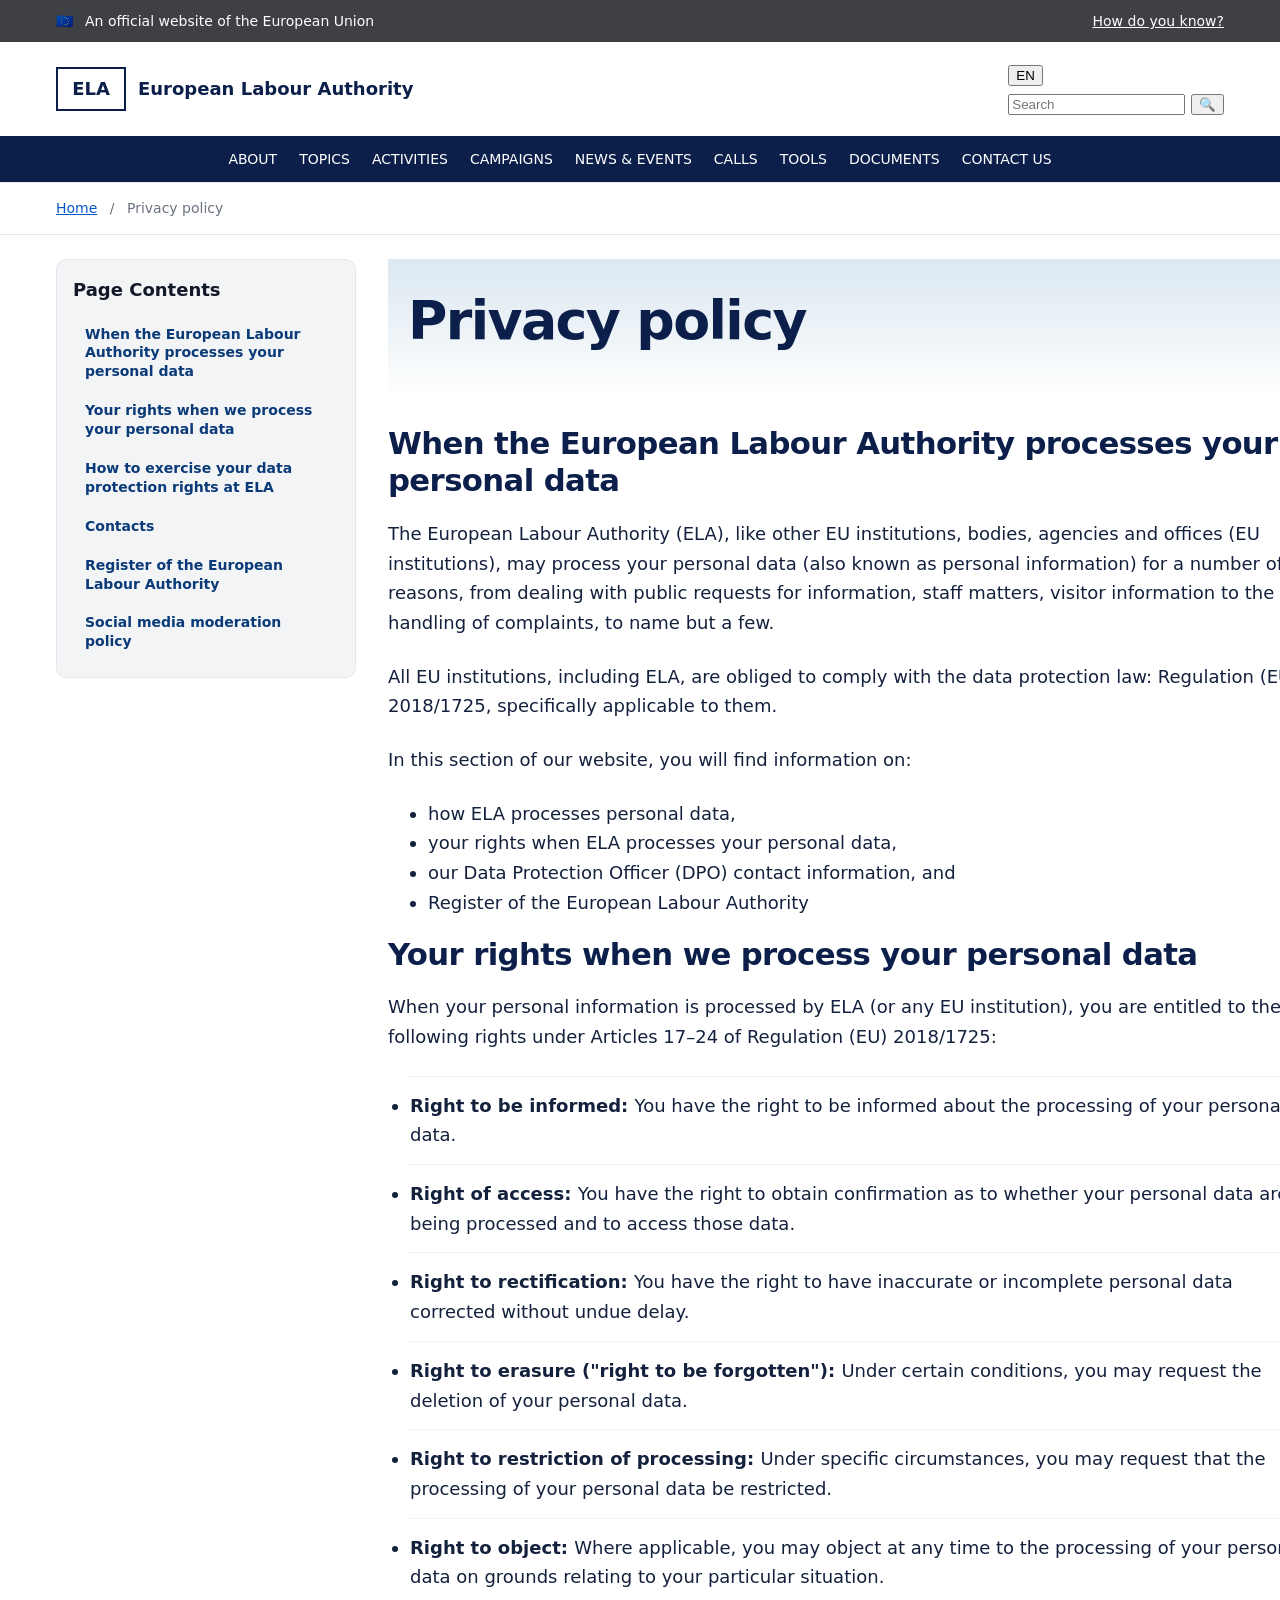
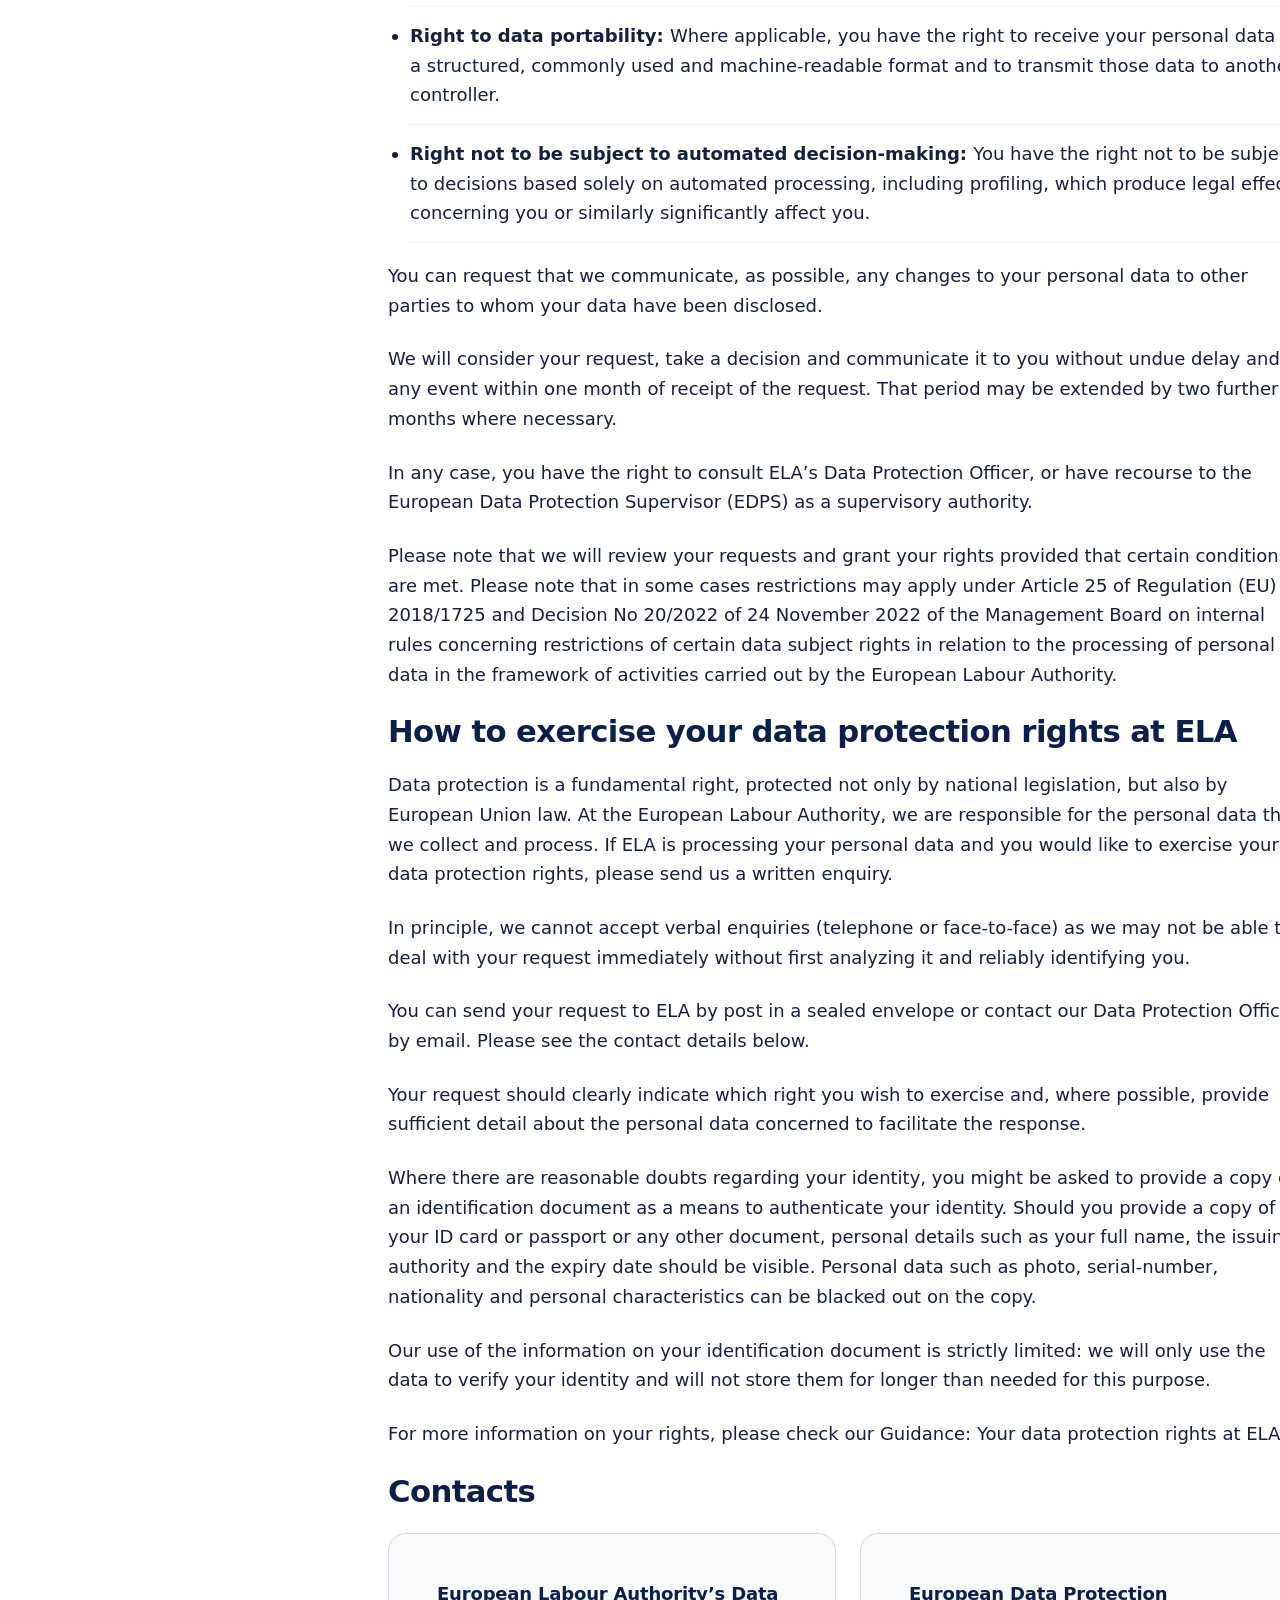
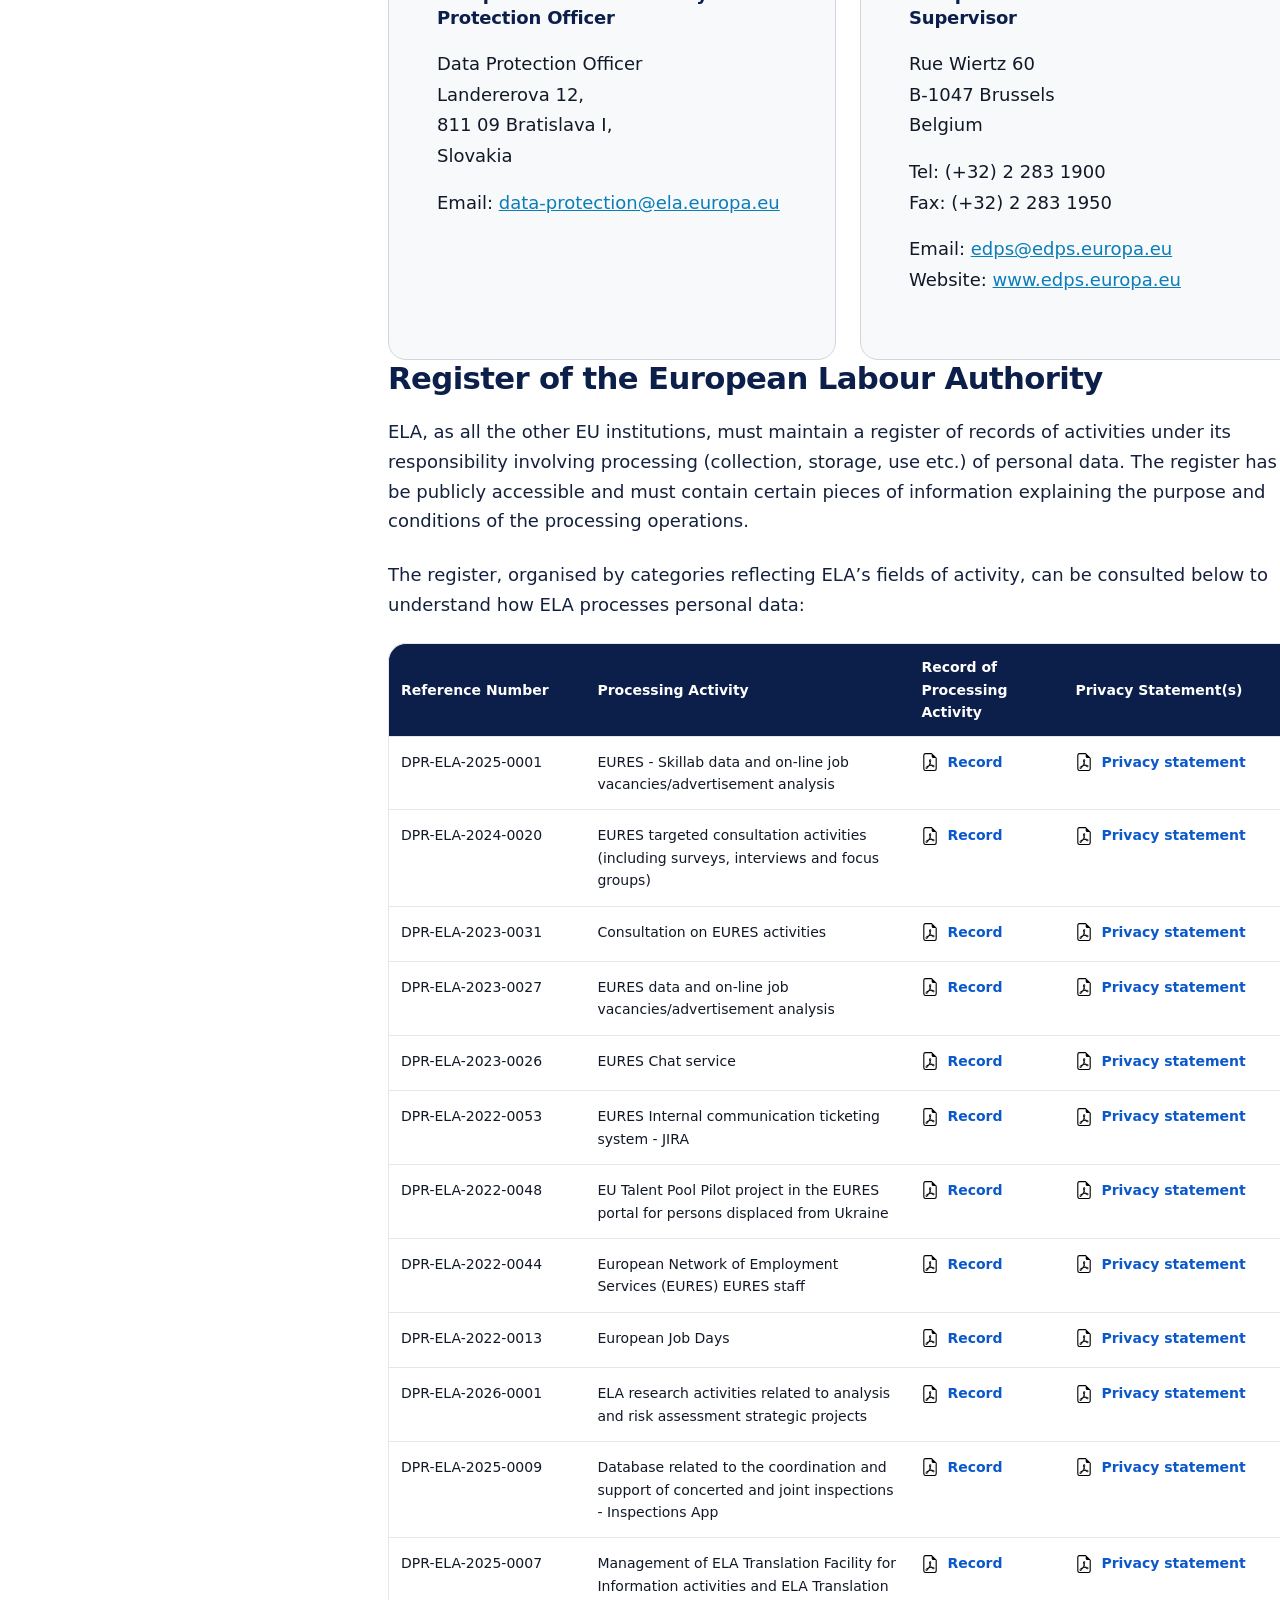
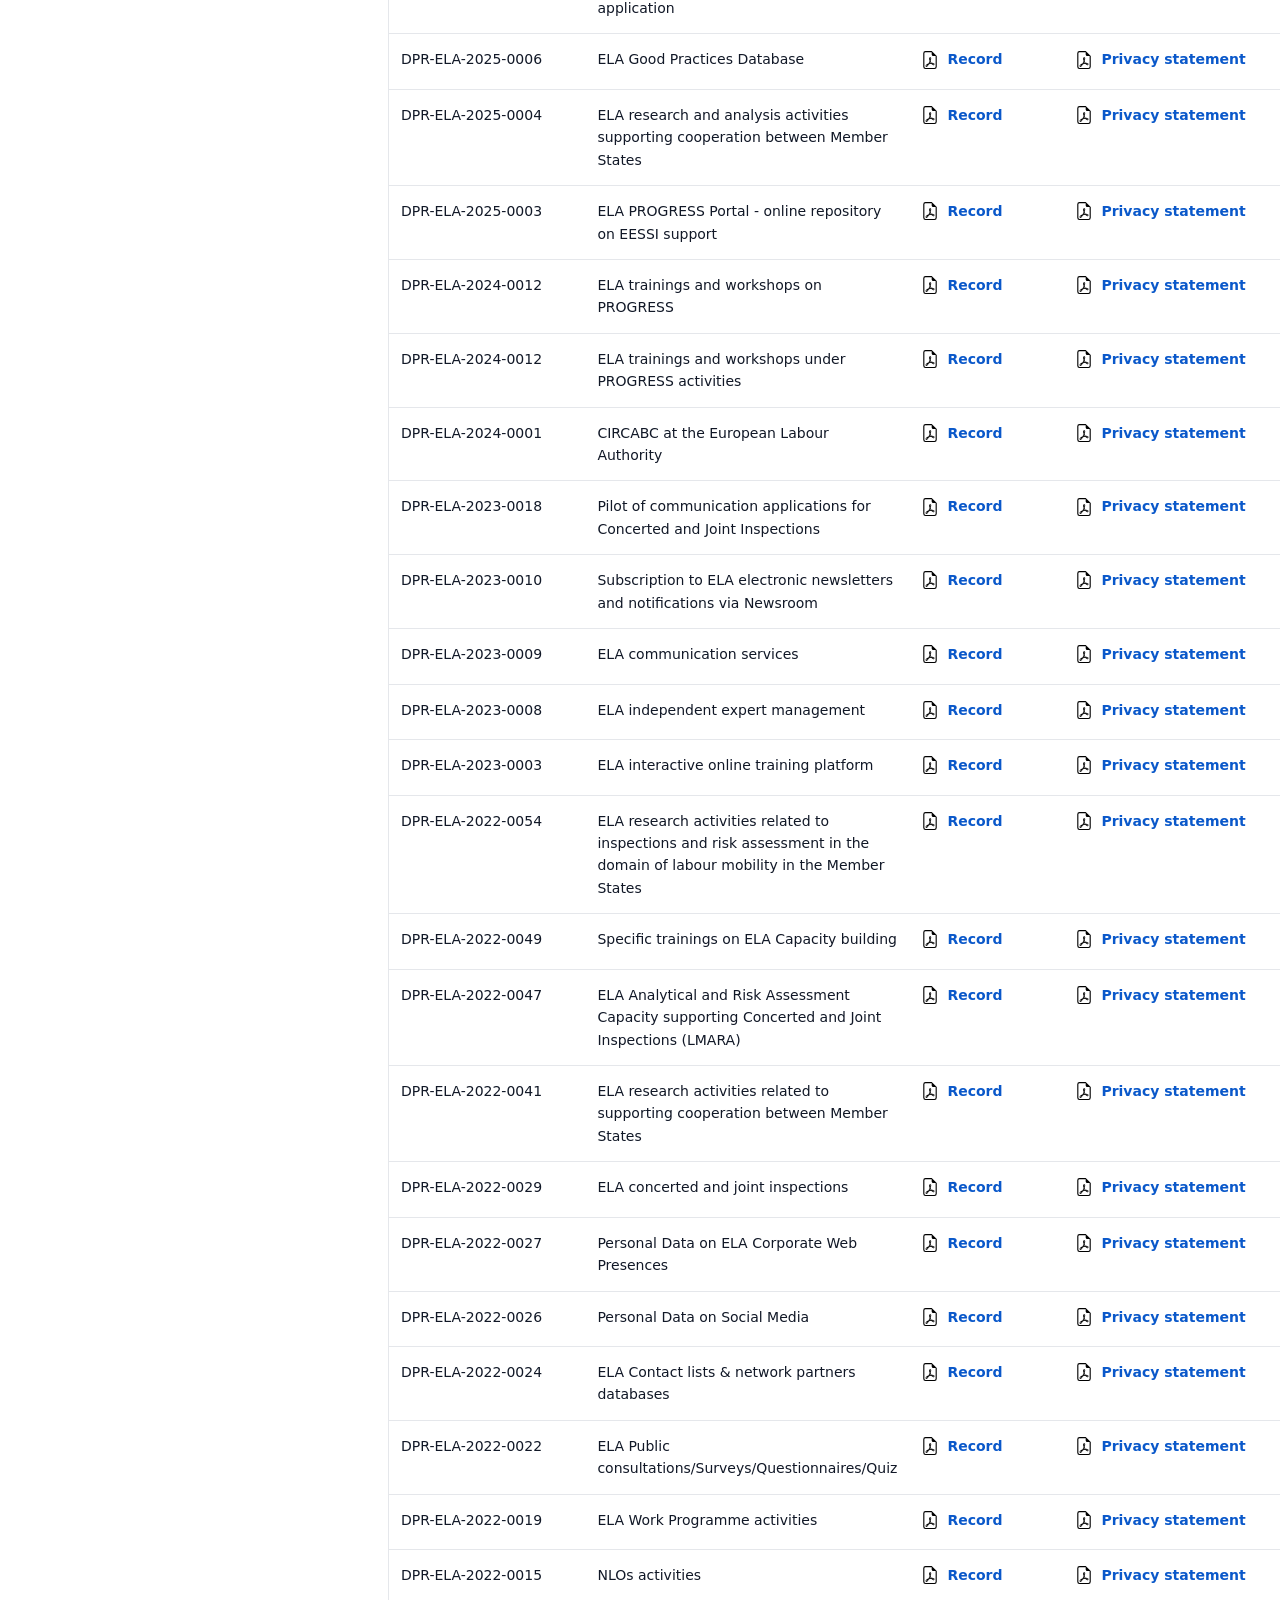
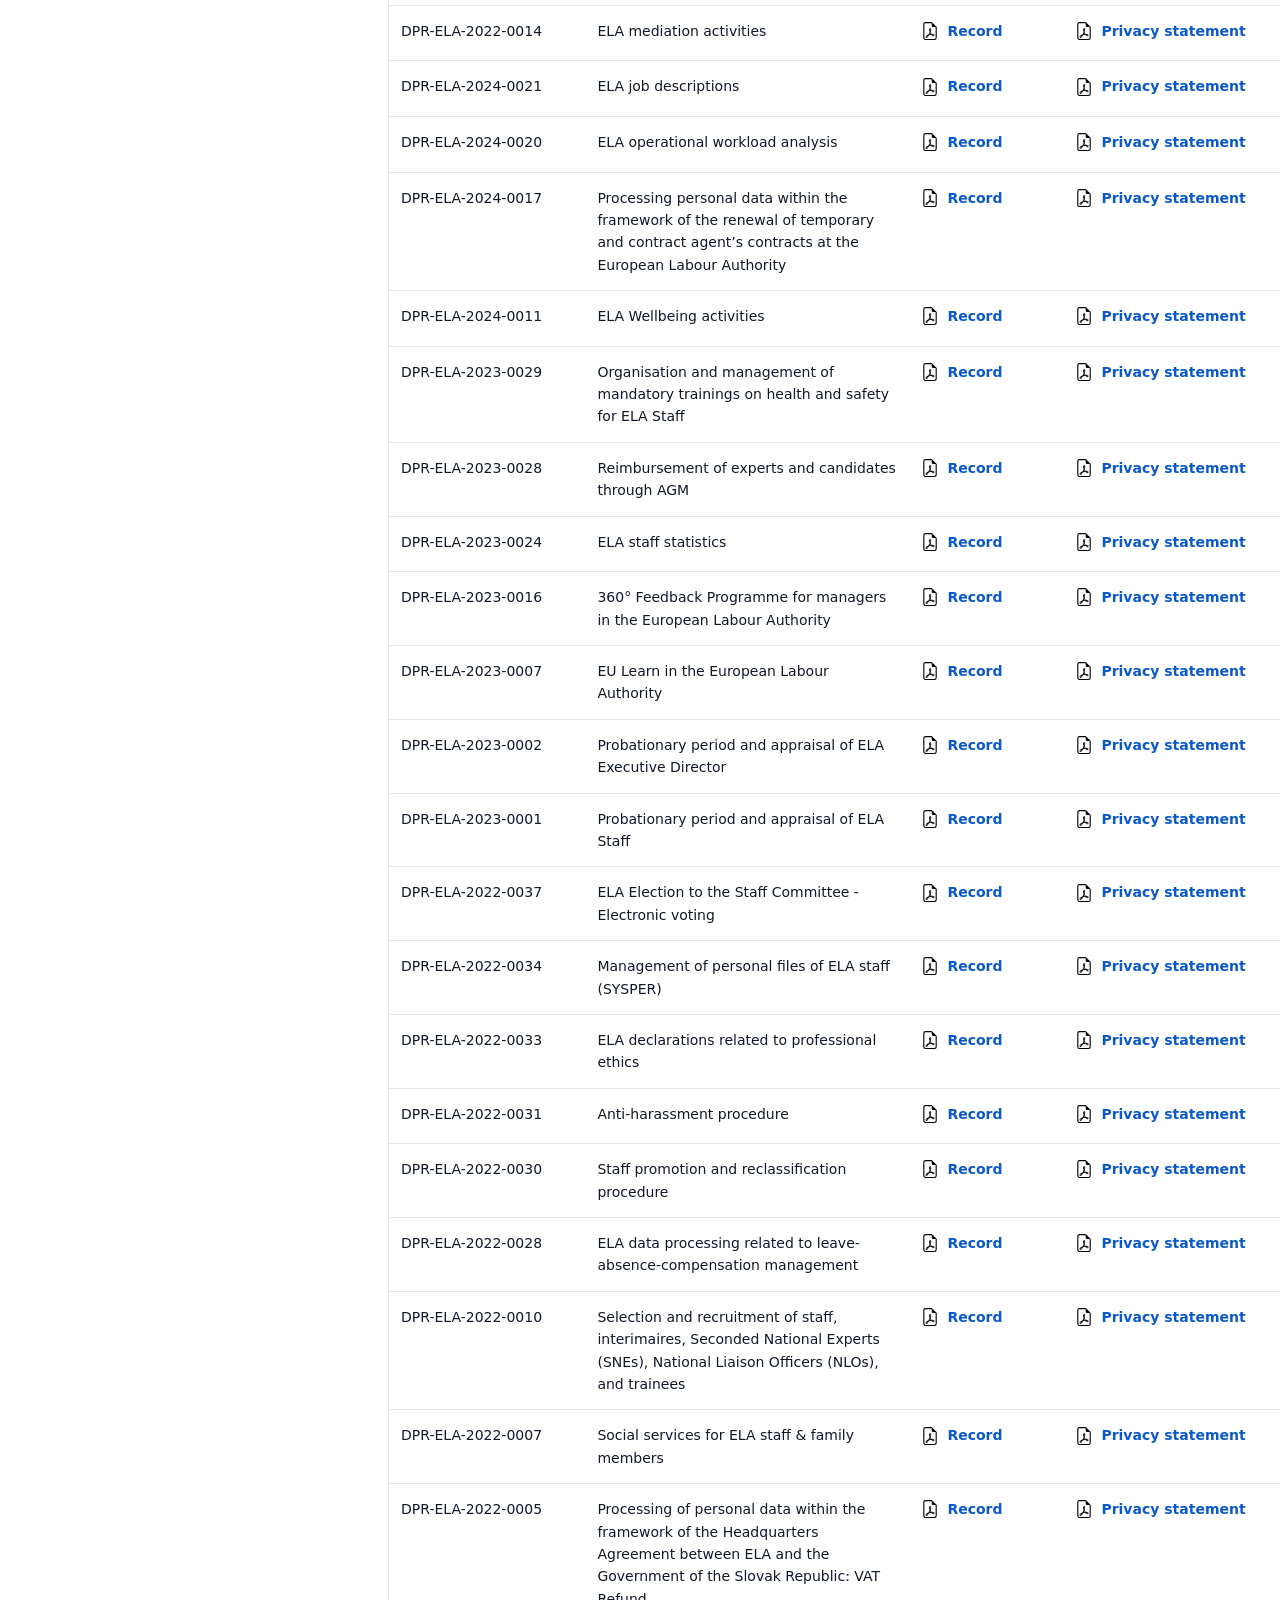
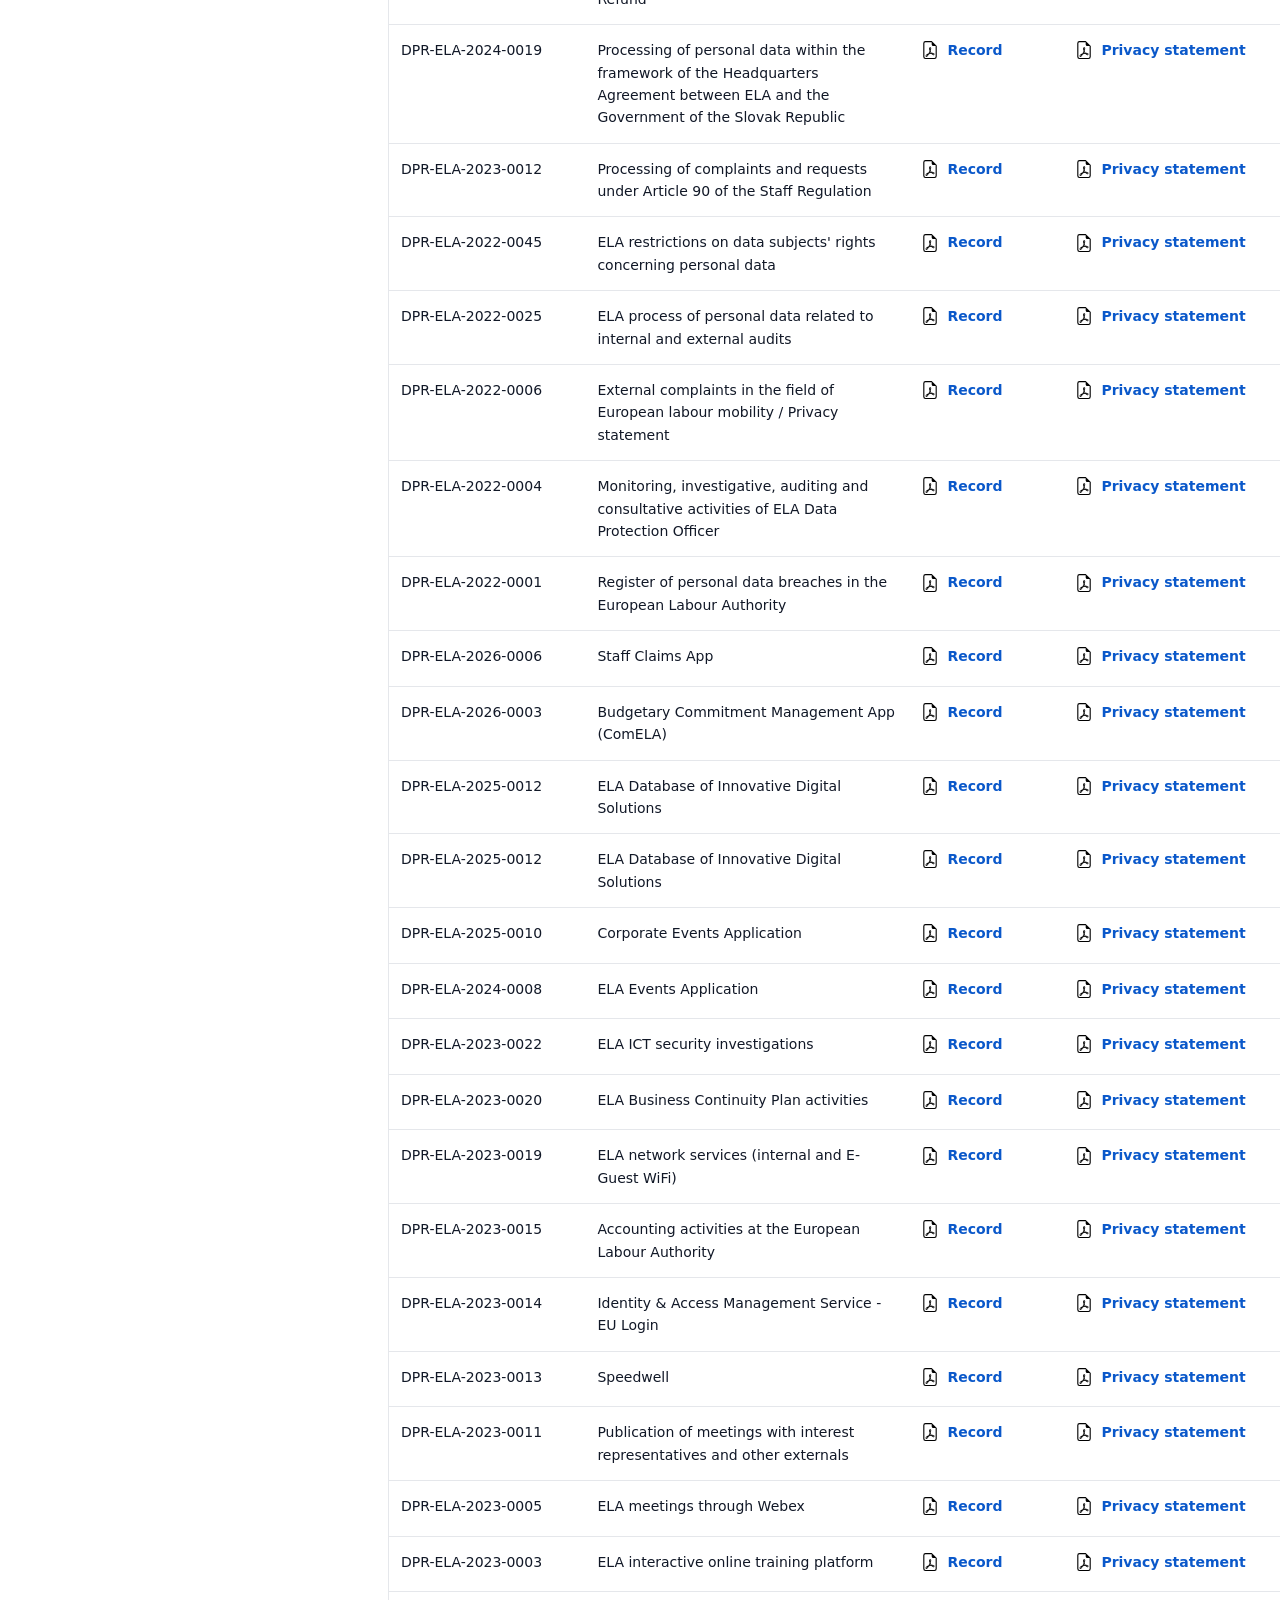
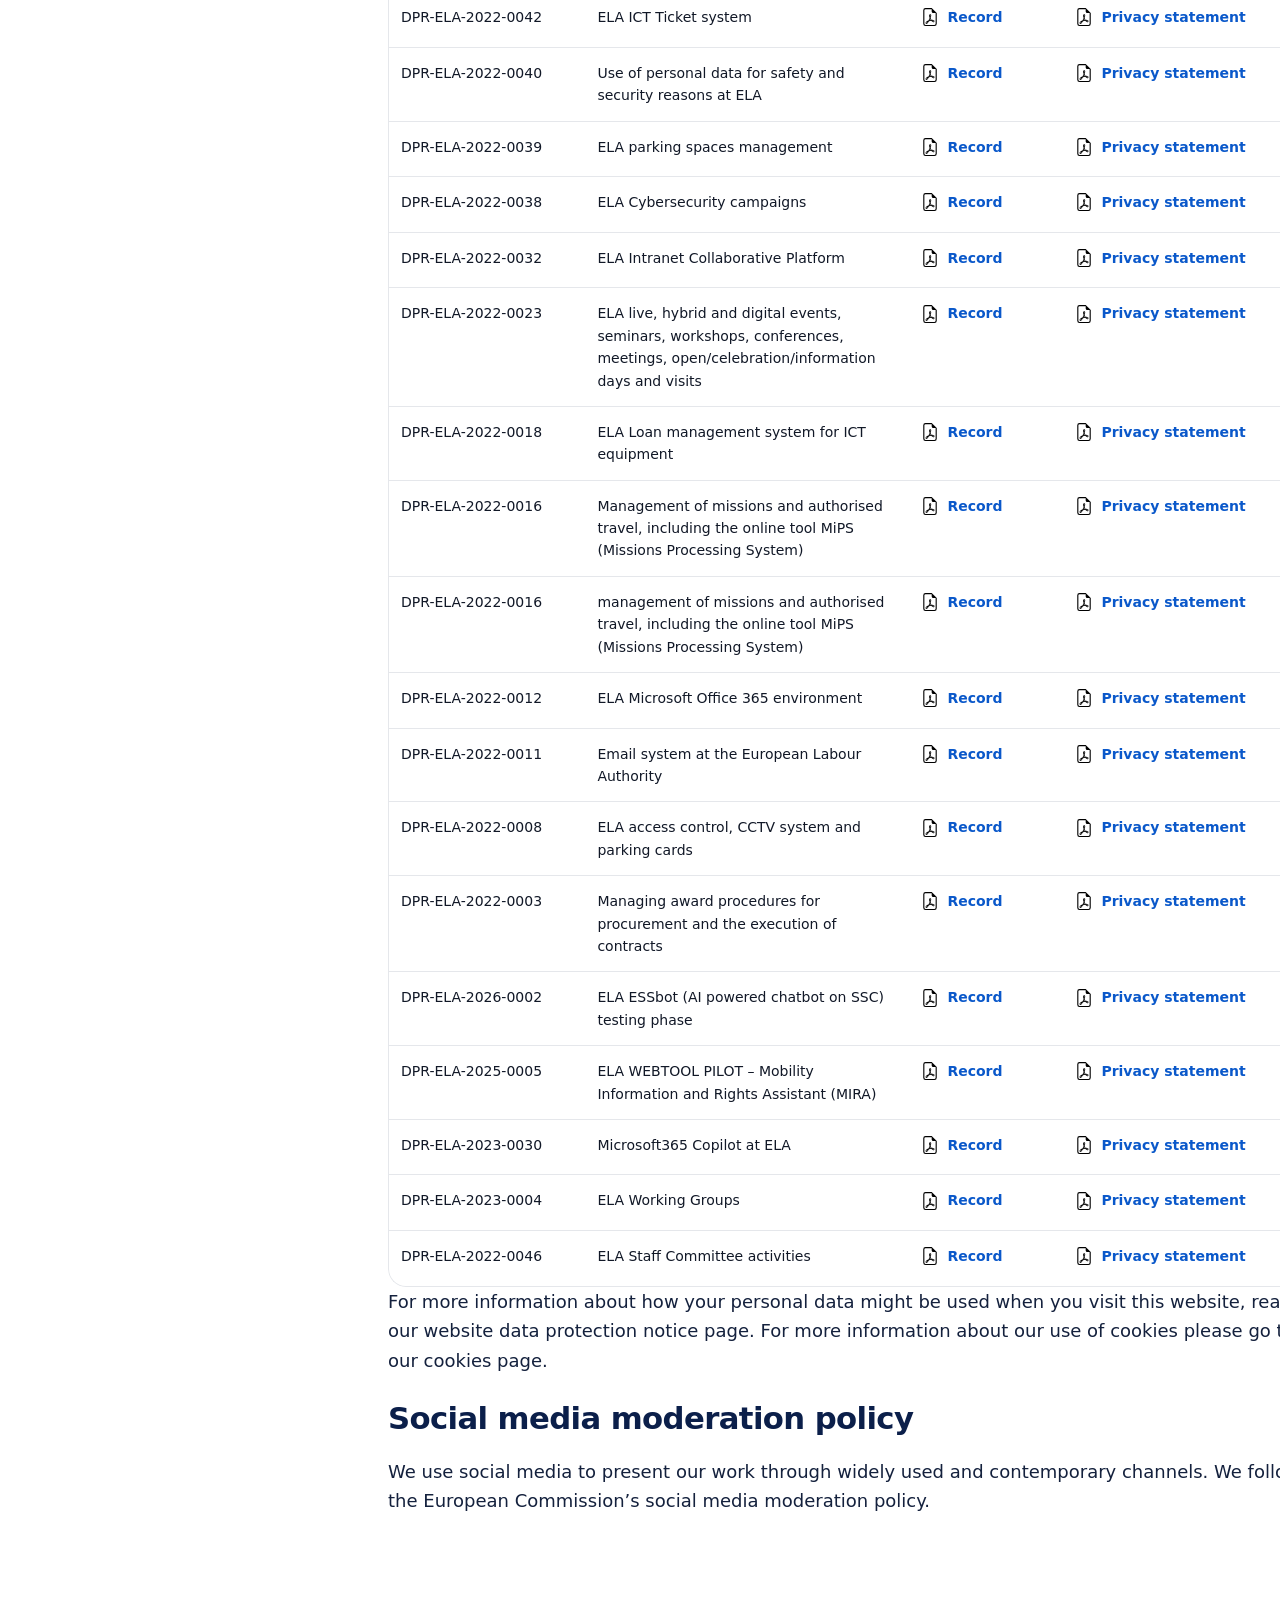
==== index.html @ 7ff06a87 "Update index.html" ====
<!DOCTYPE html>
<html lang="en">
<head>
  <meta charset="UTF-8" />
  <meta name="viewport" content="width=device-width, initial-scale=1"/>
  <title>Privacy policy | European Labour Authority</title>

  <link rel="stylesheet" href="style.css" />


  <link rel="stylesheet" href="https://cdn.datatables.net/2.1.8/css/dataTables.dataTables.min.css">
  <link rel="stylesheet" href="https://cdn.datatables.net/rowgroup/1.5.1/css/rowGroup.dataTables.min.css">
</head>

<body>

  <div class="eu-bar">
    <div class="eu-bar__inner">
      <span class="eu-flag" aria-hidden="true">🇪🇺</span>
      <span>An official website of the European Union</span>
      <a class="eu-bar__link" href="#" aria-label="How do you know?">How do you know?</a>
    </div>
  </div>

  <header class="site-header">
    <div class="header-inner">
      <div class="brand">
        <div class="logo-box" aria-hidden="true">ELA</div>
        <div class="brand-text">
          <div class="brand-title">European Labour Authority</div>
        </div>
      </div>

      <div class="header-actions">
        <button class="lang-btn" type="button" aria-label="Language">EN</button>
        <form class="search" role="search">
          <input type="search" placeholder="Search" aria-label="Search"/>
          <button type="submit" aria-label="Search">🔍</button>
        </form>
      </div>
    </div>

    <nav class="main-nav" aria-label="Primary">
      <a href="#">ABOUT</a>
      <a href="#">TOPICS</a>
      <a href="#">ACTIVITIES</a>
      <a href="#">CAMPAIGNS</a>
      <a href="#">NEWS & EVENTS</a>
      <a href="#">CALLS</a>
      <a href="#">TOOLS</a>
      <a href="#">DOCUMENTS</a>
      <a href="#">CONTACT US</a>
    </nav>
  </header>

  <div class="breadcrumbs">
    <div class="breadcrumbs-inner">
      <a href="#">Home</a>
      <span class="sep">/</span>
      <span>Privacy policy</span>
    </div>
  </div>

  <div class="page">
    <div class="page-inner">

      <aside class="toc" aria-label="Page contents">
        <div class="toc-card">
          <div class="toc-title">Page Contents</div>
          <ul class="toc-list">
            <li><a href="#s1">When the European Labour Authority processes your personal data</a></li>
            <li><a href="#s2">Your rights when we process your personal data</a></li>
            <li><a href="#s3">How to exercise your data protection rights at ELA</a></li>
            <li><a href="#s4">Contacts</a></li>
            <li><a href="#s5">Register of the European Labour Authority</a></li>
            <li><a href="#s7">Social media moderation policy</a></li>
          </ul>
        </div>
      </aside>

      <div class="main">
  <section class="page-hero">
    <h1 class="page-title">Privacy policy</h1>
  </section>

        <section id="s1" class="section">
          <h2 class="section-title">When the European Labour Authority processes your personal data</h2>

          <p>The European Labour Authority (ELA), like other EU institutions, bodies, agencies and offices (EU institutions), may process your personal data (also known as personal information) for a number of reasons, from dealing with public requests for information, staff matters, visitor information to the handling of complaints, to name but a few.</p>

          <p>All EU institutions, including ELA, are obliged to comply with the data protection law: Regulation (EU) 2018/1725, specifically applicable to them.</p>

          <p>In this section of our website, you will find information on:</p>

          <ul>
            <li>how ELA processes personal data,</li>
            <li>your rights when ELA processes your personal data,</li>
            <li>our Data Protection Officer (DPO) contact information, and</li>
            <li>Register of the European Labour Authority</li>
          </ul>
        </section>

        <section id="s2" class="section">
          <h2 class="section-title">Your rights when we process your personal data</h2>

          <p>When your personal information is processed by ELA (or any EU institution), you are entitled to the following rights under Articles 17–24 of Regulation (EU) 2018/1725:</p>

          <ul class="rights-list">
            <li class="rights-item">
              <span class="right-title">Right to be informed</span><span class="right-sep">: </span>
              <span class="right-desc">You have the right to be informed about the processing of your personal data.</span>
            </li>
            <li class="rights-item">
              <span class="right-title">Right of access</span><span class="right-sep">: </span>
              <span class="right-desc">You have the right to obtain confirmation as to whether your personal data are being processed and to access those data.</span>
            </li>
            <li class="rights-item">
              <span class="right-title">Right to rectification</span><span class="right-sep">: </span>
              <span class="right-desc">You have the right to have inaccurate or incomplete personal data corrected without undue delay.</span>
            </li>
            <li class="rights-item">
              <span class="right-title">Right to erasure ("right to be forgotten")</span><span class="right-sep">: </span>
              <span class="right-desc">Under certain conditions, you may request the deletion of your personal data.</span>
            </li>
            <li class="rights-item">
              <span class="right-title">Right to restriction of processing</span><span class="right-sep">: </span>
              <span class="right-desc">Under specific circumstances, you may request that the processing of your personal data be restricted.</span>
            </li>
            <li class="rights-item">
              <span class="right-title">Right to object</span><span class="right-sep">: </span>
              <span class="right-desc">Where applicable, you may object at any time to the processing of your personal data on grounds relating to your particular situation.</span>
            </li>
            <li class="rights-item">
              <span class="right-title">Right to data portability</span><span class="right-sep">: </span>
              <span class="right-desc">Where applicable, you have the right to receive your personal data in a structured, commonly used and machine-readable format and to transmit those data to another controller.</span>
            </li>
            <li class="rights-item">
              <span class="right-title">Right not to be subject to automated decision-making</span><span class="right-sep">: </span>
              <span class="right-desc">You have the right not to be subject to decisions based solely on automated processing, including profiling, which produce legal effects concerning you or similarly significantly affect you.</span>
            </li>
          </ul>

          <p>You can request that we communicate, as possible, any changes to your personal data to other parties to whom your data have been disclosed.</p>
          <p>We will consider your request, take a decision and communicate it to you without undue delay and in any event within one month of receipt of the request. That period may be extended by two further months where necessary.</p>
          <p>In any case, you have the right to consult ELA’s Data Protection Officer, or have recourse to the European Data Protection Supervisor (EDPS) as a supervisory authority.</p>
          <p>Please note that we will review your requests and grant your rights provided that certain conditions are met. Please note that in some cases restrictions may apply under Article 25 of Regulation (EU) 2018/1725 and Decision No 20/2022 of 24 November 2022 of the Management Board on internal rules concerning restrictions of certain data subject rights in relation to the processing of personal data in the framework of activities carried out by the European Labour Authority.</p>
        </section>

        <section id="s3" class="section">
          <h2 class="section-title">How to exercise your data protection rights at ELA</h2>

          <p>Data protection is a fundamental right, protected not only by national legislation, but also by European Union law. At the European Labour Authority, we are responsible for the personal data that we collect and process. If ELA is processing your personal data and you would like to exercise your data protection rights, please send us a written enquiry.</p>

<p>In principle, we cannot accept verbal enquiries (telephone or face-to-face) as we may not be able to deal with your request immediately without first analyzing it and reliably identifying you.</p>

<p>You can send your request to ELA by post in a sealed envelope or contact our Data Protection Officer by email. Please see the contact details below.</p>

<p>Your request should clearly indicate which right you wish to exercise and, where possible, provide sufficient detail about the personal data concerned to facilitate the response.</p>

<p>Where there are reasonable doubts regarding your identity, you might be asked to provide a copy of an identification document as a means to authenticate your identity. Should you provide a copy of your ID card or passport or any other document, personal details such as your full name, the issuing authority and the expiry date should be visible. Personal data such as photo, serial-number, nationality and personal characteristics can be blacked out on the copy.</p>

<p>Our use of the information on your identification document is strictly limited: we will only use the data to verify your identity and will not store them for longer than needed for this purpose.</p>

<p>For more information on your rights, please check our Guidance: Your data protection rights at ELA.</p>
        </section>

        <section id="s4" class="section">
  <h2 class="section-title">Contacts</h2>

  <div class="contacts-grid">
    <div class="contact-card">
      <h3>European Labour Authority’s Data Protection Officer</h3>
      <p>
        Data Protection Officer<br>
        Landererova 12,<br>
        811 09 Bratislava I,<br>
        Slovakia
      </p>
      <p>
        Email:
        <a href="mailto:data-protection@ela.europa.eu">data-protection@ela.europa.eu</a>
      </p>
    </div>

    <div class="contact-card">
      <h3>European Data Protection Supervisor</h3>
      <p>
        Rue Wiertz 60<br>
        B-1047 Brussels<br>
        Belgium
      </p>
      <p>
        Tel: (+32) 2 283 1900<br>
        Fax: (+32) 2 283 1950
      </p>
      <p>
        Email:
        <a href="mailto:edps@edps.europa.eu">edps@edps.europa.eu</a><br>
        Website:
        <a href="https://www.edps.europa.eu" target="_blank" rel="noopener">www.edps.europa.eu</a>
      </p>
    </div>
  </div>
</section>

<section id="s5" class="section">
  <h2 class="section-title">Register of the European Labour Authority</h2>

  <p>ELA, as all the other EU institutions, must maintain a register of records of activities under its responsibility involving processing (collection, storage, use etc.) of personal data. The register has to be publicly accessible and must contain certain pieces of information explaining the purpose and conditions of the processing operations.</p>

  <p>The register, organised by categories reflecting ELA’s fields of activity, can be consulted below to understand how ELA processes personal data:</p>

  <div class="table-wrap">
    <table id="registerTable" class="display records">
      <thead>
        <tr>
          <th class="col-ref">Reference Number</th>
          <th class="col-act">Processing Activity</th>
          <th class="col-rec">Record of Processing Activity</th>
          <th class="col-ps">Privacy Statement(s)</th>
          <th class="col-cat">Category</th>
        </tr>
      </thead>

<tbody>

<tr><td>DPR-ELA-2025-0001</td><td>EURES - Skillab data and on-line job vacancies/advertisement analysis</td><td><a class="doc-link" href="#"><img class="pdf-svg" src="file-earmark-pdf.svg" alt=""><span>Record</span></a></td><td><a class="doc-link" href="#"><img class="pdf-svg" src="file-earmark-pdf.svg" alt=""><span>Privacy statement</span></a></td><td>EURES</td></tr>
<tr><td>DPR-ELA-2024-0020</td><td>EURES targeted consultation activities (including surveys, interviews and focus groups)</td><td><a class="doc-link" href="#"><img class="pdf-svg" src="file-earmark-pdf.svg" alt=""><span>Record</span></a></td><td><a class="doc-link" href="#"><img class="pdf-svg" src="file-earmark-pdf.svg" alt=""><span>Privacy statement</span></a></td><td>EURES</td></tr>
<tr><td>DPR-ELA-2023-0031</td><td>Consultation on EURES activities</td><td><a class="doc-link" href="#"><img class="pdf-svg" src="file-earmark-pdf.svg" alt=""><span>Record</span></a></td><td><a class="doc-link" href="#"><img class="pdf-svg" src="file-earmark-pdf.svg" alt=""><span>Privacy statement</span></a></td><td>EURES</td></tr>
<tr><td>DPR-ELA-2023-0027</td><td>EURES data and on-line job vacancies/advertisement analysis</td><td><a class="doc-link" href="#"><img class="pdf-svg" src="file-earmark-pdf.svg" alt=""><span>Record</span></a></td><td><a class="doc-link" href="#"><img class="pdf-svg" src="file-earmark-pdf.svg" alt=""><span>Privacy statement</span></a></td><td>EURES</td></tr>
<tr><td>DPR-ELA-2023-0026</td><td>EURES Chat service</td><td><a class="doc-link" href="#"><img class="pdf-svg" src="file-earmark-pdf.svg" alt=""><span>Record</span></a></td><td><a class="doc-link" href="#"><img class="pdf-svg" src="file-earmark-pdf.svg" alt=""><span>Privacy statement</span></a></td><td>EURES</td></tr>
<tr><td>DPR-ELA-2022-0053</td><td>EURES Internal communication ticketing system - JIRA</td><td><a class="doc-link" href="#"><img class="pdf-svg" src="file-earmark-pdf.svg" alt=""><span>Record</span></a></td><td><a class="doc-link" href="#"><img class="pdf-svg" src="file-earmark-pdf.svg" alt=""><span>Privacy statement</span></a></td><td>EURES</td></tr>
<tr><td>DPR-ELA-2022-0048</td><td>EU Talent Pool Pilot project in the EURES portal for persons displaced from Ukraine</td><td><a class="doc-link" href="#"><img class="pdf-svg" src="file-earmark-pdf.svg" alt=""><span>Record</span></a></td><td><a class="doc-link" href="#"><img class="pdf-svg" src="file-earmark-pdf.svg" alt=""><span>Privacy statement</span></a></td><td>EURES</td></tr>
<tr><td>DPR-ELA-2022-0044</td><td>European Network of Employment Services (EURES) EURES staff</td><td><a class="doc-link" href="#"><img class="pdf-svg" src="file-earmark-pdf.svg" alt=""><span>Record</span></a></td><td><a class="doc-link" href="#"><img class="pdf-svg" src="file-earmark-pdf.svg" alt=""><span>Privacy statement</span></a></td><td>EURES</td></tr>
<tr><td>DPR-ELA-2022-0013</td><td>European Job Days</td><td><a class="doc-link" href="#"><img class="pdf-svg" src="file-earmark-pdf.svg" alt=""><span>Record</span></a></td><td><a class="doc-link" href="#"><img class="pdf-svg" src="file-earmark-pdf.svg" alt=""><span>Privacy statement</span></a></td><td>EURES</td></tr>

<tr><td>DPR-ELA-2026-0001</td><td>ELA research activities related to analysis and risk assessment strategic projects</td><td><a class="doc-link" href="#"><img class="pdf-svg" src="file-earmark-pdf.svg" alt=""><span>Record</span></a></td><td><a class="doc-link" href="#"><img class="pdf-svg" src="file-earmark-pdf.svg" alt=""><span>Privacy statement</span></a></td><td>Operations</td></tr>
<tr><td>DPR-ELA-2025-0009</td><td>Database related to the coordination and support of concerted and joint inspections - Inspections App</td><td><a class="doc-link" href="#"><img class="pdf-svg" src="file-earmark-pdf.svg" alt=""><span>Record</span></a></td><td><a class="doc-link" href="#"><img class="pdf-svg" src="file-earmark-pdf.svg" alt=""><span>Privacy statement</span></a></td><td>Operations</td></tr>
<tr><td>DPR-ELA-2025-0007</td><td>Management of ELA Translation Facility for Information activities and ELA Translation application</td><td><a class="doc-link" href="#"><img class="pdf-svg" src="file-earmark-pdf.svg" alt=""><span>Record</span></a></td><td><a class="doc-link" href="#"><img class="pdf-svg" src="file-earmark-pdf.svg" alt=""><span>Privacy statement</span></a></td><td>Operations</td></tr>
<tr><td>DPR-ELA-2025-0006</td><td>ELA Good Practices Database</td><td><a class="doc-link" href="#"><img class="pdf-svg" src="file-earmark-pdf.svg" alt=""><span>Record</span></a></td><td><a class="doc-link" href="#"><img class="pdf-svg" src="file-earmark-pdf.svg" alt=""><span>Privacy statement</span></a></td><td>Operations</td></tr>
<tr><td>DPR-ELA-2025-0004</td><td>ELA research and analysis activities supporting cooperation between Member States</td><td><a class="doc-link" href="#"><img class="pdf-svg" src="file-earmark-pdf.svg" alt=""><span>Record</span></a></td><td><a class="doc-link" href="#"><img class="pdf-svg" src="file-earmark-pdf.svg" alt=""><span>Privacy statement</span></a></td><td>Operations</td></tr>
<tr><td>DPR-ELA-2025-0003</td><td>ELA PROGRESS Portal - online repository on EESSI support</td><td><a class="doc-link" href="#"><img class="pdf-svg" src="file-earmark-pdf.svg" alt=""><span>Record</span></a></td><td><a class="doc-link" href="#"><img class="pdf-svg" src="file-earmark-pdf.svg" alt=""><span>Privacy statement</span></a></td><td>Operations</td></tr>
<tr><td>DPR-ELA-2024-0012</td><td>ELA trainings and workshops on PROGRESS</td><td><a class="doc-link" href="#"><img class="pdf-svg" src="file-earmark-pdf.svg" alt=""><span>Record</span></a></td><td><a class="doc-link" href="#"><img class="pdf-svg" src="file-earmark-pdf.svg" alt=""><span>Privacy statement</span></a></td><td>Operations</td></tr>
<tr><td>DPR-ELA-2024-0012</td><td>ELA trainings and workshops under PROGRESS activities</td><td><a class="doc-link" href="#"><img class="pdf-svg" src="file-earmark-pdf.svg" alt=""><span>Record</span></a></td><td><a class="doc-link" href="#"><img class="pdf-svg" src="file-earmark-pdf.svg" alt=""><span>Privacy statement</span></a></td><td>Operations</td></tr>
<tr><td>DPR-ELA-2024-0001</td><td>CIRCABC at the European Labour Authority</td><td><a class="doc-link" href="#"><img class="pdf-svg" src="file-earmark-pdf.svg" alt=""><span>Record</span></a></td><td><a class="doc-link" href="#"><img class="pdf-svg" src="file-earmark-pdf.svg" alt=""><span>Privacy statement</span></a></td><td>Operations</td></tr>
<tr><td>DPR-ELA-2023-0018</td><td>Pilot of communication applications for Concerted and Joint Inspections</td><td><a class="doc-link" href="#"><img class="pdf-svg" src="file-earmark-pdf.svg" alt=""><span>Record</span></a></td><td><a class="doc-link" href="#"><img class="pdf-svg" src="file-earmark-pdf.svg" alt=""><span>Privacy statement</span></a></td><td>Operations</td></tr>
<tr><td>DPR-ELA-2023-0010</td><td>Subscription to ELA electronic newsletters and notifications via Newsroom</td><td><a class="doc-link" href="#"><img class="pdf-svg" src="file-earmark-pdf.svg" alt=""><span>Record</span></a></td><td><a class="doc-link" href="#"><img class="pdf-svg" src="file-earmark-pdf.svg" alt=""><span>Privacy statement</span></a></td><td>Operations</td></tr>
<tr><td>DPR-ELA-2023-0009</td><td>ELA communication services</td><td><a class="doc-link" href="#"><img class="pdf-svg" src="file-earmark-pdf.svg" alt=""><span>Record</span></a></td><td><a class="doc-link" href="#"><img class="pdf-svg" src="file-earmark-pdf.svg" alt=""><span>Privacy statement</span></a></td><td>Operations</td></tr>
<tr><td>DPR-ELA-2023-0008</td><td>ELA independent expert management</td><td><a class="doc-link" href="#"><img class="pdf-svg" src="file-earmark-pdf.svg" alt=""><span>Record</span></a></td><td><a class="doc-link" href="#"><img class="pdf-svg" src="file-earmark-pdf.svg" alt=""><span>Privacy statement</span></a></td><td>Operations</td></tr>
<tr><td>DPR-ELA-2023-0003</td><td>ELA interactive online training platform</td><td><a class="doc-link" href="#"><img class="pdf-svg" src="file-earmark-pdf.svg" alt=""><span>Record</span></a></td><td><a class="doc-link" href="#"><img class="pdf-svg" src="file-earmark-pdf.svg" alt=""><span>Privacy statement</span></a></td><td>Operations</td></tr>
<tr><td>DPR-ELA-2022-0054</td><td>ELA research activities related to inspections and risk assessment in the domain of labour mobility in the Member States</td><td><a class="doc-link" href="#"><img class="pdf-svg" src="file-earmark-pdf.svg" alt=""><span>Record</span></a></td><td><a class="doc-link" href="#"><img class="pdf-svg" src="file-earmark-pdf.svg" alt=""><span>Privacy statement</span></a></td><td>Operations</td></tr>
<tr><td>DPR-ELA-2022-0049</td><td>Specific trainings on ELA Capacity building</td><td><a class="doc-link" href="#"><img class="pdf-svg" src="file-earmark-pdf.svg" alt=""><span>Record</span></a></td><td><a class="doc-link" href="#"><img class="pdf-svg" src="file-earmark-pdf.svg" alt=""><span>Privacy statement</span></a></td><td>Operations</td></tr>
<tr><td>DPR-ELA-2022-0047</td><td>ELA Analytical and Risk Assessment Capacity supporting Concerted and Joint Inspections (LMARA)</td><td><a class="doc-link" href="#"><img class="pdf-svg" src="file-earmark-pdf.svg" alt=""><span>Record</span></a></td><td><a class="doc-link" href="#"><img class="pdf-svg" src="file-earmark-pdf.svg" alt=""><span>Privacy statement</span></a></td><td>Operations</td></tr>
<tr><td>DPR-ELA-2022-0041</td><td>ELA research activities related to supporting cooperation between Member States</td><td><a class="doc-link" href="#"><img class="pdf-svg" src="file-earmark-pdf.svg" alt=""><span>Record</span></a></td><td><a class="doc-link" href="#"><img class="pdf-svg" src="file-earmark-pdf.svg" alt=""><span>Privacy statement</span></a></td><td>Operations</td></tr>
<tr><td>DPR-ELA-2022-0029</td><td>ELA concerted and joint inspections</td><td><a class="doc-link" href="#"><img class="pdf-svg" src="file-earmark-pdf.svg" alt=""><span>Record</span></a></td><td><a class="doc-link" href="#"><img class="pdf-svg" src="file-earmark-pdf.svg" alt=""><span>Privacy statement</span></a></td><td>Operations</td></tr>
<tr><td>DPR-ELA-2022-0027</td><td>Personal Data on ELA Corporate Web Presences</td><td><a class="doc-link" href="#"><img class="pdf-svg" src="file-earmark-pdf.svg" alt=""><span>Record</span></a></td><td><a class="doc-link" href="#"><img class="pdf-svg" src="file-earmark-pdf.svg" alt=""><span>Privacy statement</span></a></td><td>Operations</td></tr>
<tr><td>DPR-ELA-2022-0026</td><td>Personal Data on Social Media</td><td><a class="doc-link" href="#"><img class="pdf-svg" src="file-earmark-pdf.svg" alt=""><span>Record</span></a></td><td><a class="doc-link" href="#"><img class="pdf-svg" src="file-earmark-pdf.svg" alt=""><span>Privacy statement</span></a></td><td>Operations</td></tr>
<tr><td>DPR-ELA-2022-0024</td><td>ELA Contact lists &amp; network partners databases</td><td><a class="doc-link" href="#"><img class="pdf-svg" src="file-earmark-pdf.svg" alt=""><span>Record</span></a></td><td><a class="doc-link" href="#"><img class="pdf-svg" src="file-earmark-pdf.svg" alt=""><span>Privacy statement</span></a></td><td>Operations</td></tr>
<tr><td>DPR-ELA-2022-0022</td><td>ELA Public consultations/Surveys/Questionnaires/Quiz</td><td><a class="doc-link" href="#"><img class="pdf-svg" src="file-earmark-pdf.svg" alt=""><span>Record</span></a></td><td><a class="doc-link" href="#"><img class="pdf-svg" src="file-earmark-pdf.svg" alt=""><span>Privacy statement</span></a></td><td>Operations</td></tr>
<tr><td>DPR-ELA-2022-0019</td><td>ELA Work Programme activities</td><td><a class="doc-link" href="#"><img class="pdf-svg" src="file-earmark-pdf.svg" alt=""><span>Record</span></a></td><td><a class="doc-link" href="#"><img class="pdf-svg" src="file-earmark-pdf.svg" alt=""><span>Privacy statement</span></a></td><td>Operations</td></tr>
<tr><td>DPR-ELA-2022-0015</td><td>NLOs activities</td><td><a class="doc-link" href="#"><img class="pdf-svg" src="file-earmark-pdf.svg" alt=""><span>Record</span></a></td><td><a class="doc-link" href="#"><img class="pdf-svg" src="file-earmark-pdf.svg" alt=""><span>Privacy statement</span></a></td><td>Operations</td></tr>
<tr><td>DPR-ELA-2022-0014</td><td>ELA mediation activities</td><td><a class="doc-link" href="#"><img class="pdf-svg" src="file-earmark-pdf.svg" alt=""><span>Record</span></a></td><td><a class="doc-link" href="#"><img class="pdf-svg" src="file-earmark-pdf.svg" alt=""><span>Privacy statement</span></a></td><td>Operations</td></tr>

<tr><td>DPR-ELA-2024-0021</td><td>ELA job descriptions</td><td><a class="doc-link" href="#"><img class="pdf-svg" src="file-earmark-pdf.svg" alt=""><span>Record</span></a></td><td><a class="doc-link" href="#"><img class="pdf-svg" src="file-earmark-pdf.svg" alt=""><span>Privacy statement</span></a></td><td>People & Organisation</td></tr>
<tr><td>DPR-ELA-2024-0020</td><td>ELA operational workload analysis</td><td><a class="doc-link" href="#"><img class="pdf-svg" src="file-earmark-pdf.svg" alt=""><span>Record</span></a></td><td><a class="doc-link" href="#"><img class="pdf-svg" src="file-earmark-pdf.svg" alt=""><span>Privacy statement</span></a></td><td>People & Organisation</td></tr>
<tr><td>DPR-ELA-2024-0017</td><td>Processing personal data within the framework of the renewal of temporary and contract agent’s contracts at the European Labour Authority</td><td><a class="doc-link" href="#"><img class="pdf-svg" src="file-earmark-pdf.svg" alt=""><span>Record</span></a></td><td><a class="doc-link" href="#"><img class="pdf-svg" src="file-earmark-pdf.svg" alt=""><span>Privacy statement</span></a></td><td>People & Organisation</td></tr>
<tr><td>DPR-ELA-2024-0011</td><td>ELA Wellbeing activities</td><td><a class="doc-link" href="#"><img class="pdf-svg" src="file-earmark-pdf.svg" alt=""><span>Record</span></a></td><td><a class="doc-link" href="#"><img class="pdf-svg" src="file-earmark-pdf.svg" alt=""><span>Privacy statement</span></a></td><td>People & Organisation</td></tr>
<tr><td>DPR-ELA-2023-0029</td><td>Organisation and management of mandatory trainings on health and safety for ELA Staff</td><td><a class="doc-link" href="#"><img class="pdf-svg" src="file-earmark-pdf.svg" alt=""><span>Record</span></a></td><td><a class="doc-link" href="#"><img class="pdf-svg" src="file-earmark-pdf.svg" alt=""><span>Privacy statement</span></a></td><td>People & Organisation</td></tr>
<tr><td>DPR-ELA-2023-0028</td><td>Reimbursement of experts and candidates through AGM</td><td><a class="doc-link" href="#"><img class="pdf-svg" src="file-earmark-pdf.svg" alt=""><span>Record</span></a></td><td><a class="doc-link" href="#"><img class="pdf-svg" src="file-earmark-pdf.svg" alt=""><span>Privacy statement</span></a></td><td>People & Organisation</td></tr>
<tr><td>DPR-ELA-2023-0024</td><td>ELA staff statistics</td><td><a class="doc-link" href="#"><img class="pdf-svg" src="file-earmark-pdf.svg" alt=""><span>Record</span></a></td><td><a class="doc-link" href="#"><img class="pdf-svg" src="file-earmark-pdf.svg" alt=""><span>Privacy statement</span></a></td><td>People & Organisation</td></tr>
<tr><td>DPR-ELA-2023-0016</td><td>360° Feedback Programme for managers in the European Labour Authority</td><td><a class="doc-link" href="#"><img class="pdf-svg" src="file-earmark-pdf.svg" alt=""><span>Record</span></a></td><td><a class="doc-link" href="#"><img class="pdf-svg" src="file-earmark-pdf.svg" alt=""><span>Privacy statement</span></a></td><td>People & Organisation</td></tr>
<tr><td>DPR-ELA-2023-0007</td><td>EU Learn in the European Labour Authority</td><td><a class="doc-link" href="#"><img class="pdf-svg" src="file-earmark-pdf.svg" alt=""><span>Record</span></a></td><td><a class="doc-link" href="#"><img class="pdf-svg" src="file-earmark-pdf.svg" alt=""><span>Privacy statement</span></a></td><td>People & Organisation</td></tr>
<tr><td>DPR-ELA-2023-0002</td><td>Probationary period and appraisal of ELA Executive Director</td><td><a class="doc-link" href="#"><img class="pdf-svg" src="file-earmark-pdf.svg" alt=""><span>Record</span></a></td><td><a class="doc-link" href="#"><img class="pdf-svg" src="file-earmark-pdf.svg" alt=""><span>Privacy statement</span></a></td><td>People & Organisation</td></tr>
<tr><td>DPR-ELA-2023-0001</td><td>Probationary period and appraisal of ELA Staff</td><td><a class="doc-link" href="#"><img class="pdf-svg" src="file-earmark-pdf.svg" alt=""><span>Record</span></a></td><td><a class="doc-link" href="#"><img class="pdf-svg" src="file-earmark-pdf.svg" alt=""><span>Privacy statement</span></a></td><td>People & Organisation</td></tr>
<tr><td>DPR-ELA-2022-0037</td><td>ELA Election to the Staff Committee - Electronic voting</td><td><a class="doc-link" href="#"><img class="pdf-svg" src="file-earmark-pdf.svg" alt=""><span>Record</span></a></td><td><a class="doc-link" href="#"><img class="pdf-svg" src="file-earmark-pdf.svg" alt=""><span>Privacy statement</span></a></td><td>People & Organisation</td></tr>
<tr><td>DPR-ELA-2022-0034</td><td>Management of personal files of ELA staff (SYSPER)</td><td><a class="doc-link" href="#"><img class="pdf-svg" src="file-earmark-pdf.svg" alt=""><span>Record</span></a></td><td><a class="doc-link" href="#"><img class="pdf-svg" src="file-earmark-pdf.svg" alt=""><span>Privacy statement</span></a></td><td>People & Organisation</td></tr>
<tr><td>DPR-ELA-2022-0033</td><td>ELA declarations related to professional ethics</td><td><a class="doc-link" href="#"><img class="pdf-svg" src="file-earmark-pdf.svg" alt=""><span>Record</span></a></td><td><a class="doc-link" href="#"><img class="pdf-svg" src="file-earmark-pdf.svg" alt=""><span>Privacy statement</span></a></td><td>People & Organisation</td></tr>
<tr><td>DPR-ELA-2022-0031</td><td>Anti-harassment procedure</td><td><a class="doc-link" href="#"><img class="pdf-svg" src="file-earmark-pdf.svg" alt=""><span>Record</span></a></td><td><a class="doc-link" href="#"><img class="pdf-svg" src="file-earmark-pdf.svg" alt=""><span>Privacy statement</span></a></td><td>People & Organisation</td></tr>
<tr><td>DPR-ELA-2022-0030</td><td>Staff promotion and reclassification procedure</td><td><a class="doc-link" href="#"><img class="pdf-svg" src="file-earmark-pdf.svg" alt=""><span>Record</span></a></td><td><a class="doc-link" href="#"><img class="pdf-svg" src="file-earmark-pdf.svg" alt=""><span>Privacy statement</span></a></td><td>People & Organisation</td></tr>
<tr><td>DPR-ELA-2022-0028</td><td>ELA data processing related to leave-absence-compensation management</td><td><a class="doc-link" href="#"><img class="pdf-svg" src="file-earmark-pdf.svg" alt=""><span>Record</span></a></td><td><a class="doc-link" href="#"><img class="pdf-svg" src="file-earmark-pdf.svg" alt=""><span>Privacy statement</span></a></td><td>People & Organisation</td></tr>
<tr><td>DPR-ELA-2022-0010</td><td>Selection and recruitment of staff, interimaires, Seconded National Experts (SNEs), National Liaison Officers (NLOs), and trainees</td><td><a class="doc-link" href="#"><img class="pdf-svg" src="file-earmark-pdf.svg" alt=""><span>Record</span></a></td><td><a class="doc-link" href="#"><img class="pdf-svg" src="file-earmark-pdf.svg" alt=""><span>Privacy statement</span></a></td><td>People & Organisation</td></tr>
<tr><td>DPR-ELA-2022-0007</td><td>Social services for ELA staff &amp; family members</td><td><a class="doc-link" href="#"><img class="pdf-svg" src="file-earmark-pdf.svg" alt=""><span>Record</span></a></td><td><a class="doc-link" href="#"><img class="pdf-svg" src="file-earmark-pdf.svg" alt=""><span>Privacy statement</span></a></td><td>People & Organisation</td></tr>
<tr><td>DPR-ELA-2022-0005</td><td>Processing of personal data within the framework of the Headquarters Agreement between ELA and the Government of the Slovak Republic: VAT Refund</td><td><a class="doc-link" href="#"><img class="pdf-svg" src="file-earmark-pdf.svg" alt=""><span>Record</span></a></td><td><a class="doc-link" href="#"><img class="pdf-svg" src="file-earmark-pdf.svg" alt=""><span>Privacy statement</span></a></td><td>People & Organisation</td></tr>

<tr><td>DPR-ELA-2024-0019</td><td>Processing of personal data within the framework of the Headquarters Agreement between ELA and the Government of the Slovak Republic</td><td><a class="doc-link" href="#"><img class="pdf-svg" src="file-earmark-pdf.svg" alt=""><span>Record</span></a></td><td><a class="doc-link" href="#"><img class="pdf-svg" src="file-earmark-pdf.svg" alt=""><span>Privacy statement</span></a></td><td>Legal and Regulatory Affairs</td></tr>
<tr><td>DPR-ELA-2023-0012</td><td>Processing of complaints and requests under Article 90 of the Staff Regulation</td><td><a class="doc-link" href="#"><img class="pdf-svg" src="file-earmark-pdf.svg" alt=""><span>Record</span></a></td><td><a class="doc-link" href="#"><img class="pdf-svg" src="file-earmark-pdf.svg" alt=""><span>Privacy statement</span></a></td><td>Legal and Regulatory Affairs</td></tr>
<tr><td>DPR-ELA-2022-0045</td><td>ELA restrictions on data subjects' rights concerning personal data</td><td><a class="doc-link" href="#"><img class="pdf-svg" src="file-earmark-pdf.svg" alt=""><span>Record</span></a></td><td><a class="doc-link" href="#"><img class="pdf-svg" src="file-earmark-pdf.svg" alt=""><span>Privacy statement</span></a></td><td>Legal and Regulatory Affairs</td></tr>
<tr><td>DPR-ELA-2022-0025</td><td>ELA process of personal data related to internal and external audits</td><td><a class="doc-link" href="#"><img class="pdf-svg" src="file-earmark-pdf.svg" alt=""><span>Record</span></a></td><td><a class="doc-link" href="#"><img class="pdf-svg" src="file-earmark-pdf.svg" alt=""><span>Privacy statement</span></a></td><td>Legal and Regulatory Affairs</td></tr>
<tr><td>DPR-ELA-2022-0006</td><td>External complaints in the field of European labour mobility / Privacy statement</td><td><a class="doc-link" href="#"><img class="pdf-svg" src="file-earmark-pdf.svg" alt=""><span>Record</span></a></td><td><a class="doc-link" href="#"><img class="pdf-svg" src="file-earmark-pdf.svg" alt=""><span>Privacy statement</span></a></td><td>Legal and Regulatory Affairs</td></tr>
<tr><td>DPR-ELA-2022-0004</td><td>Monitoring, investigative, auditing and consultative activities of ELA Data Protection Officer</td><td><a class="doc-link" href="#"><img class="pdf-svg" src="file-earmark-pdf.svg" alt=""><span>Record</span></a></td><td><a class="doc-link" href="#"><img class="pdf-svg" src="file-earmark-pdf.svg" alt=""><span>Privacy statement</span></a></td><td>Legal and Regulatory Affairs</td></tr>
<tr><td>DPR-ELA-2022-0001</td><td>Register of personal data breaches in the European Labour Authority</td><td><a class="doc-link" href="#"><img class="pdf-svg" src="file-earmark-pdf.svg" alt=""><span>Record</span></a></td><td><a class="doc-link" href="#"><img class="pdf-svg" src="file-earmark-pdf.svg" alt=""><span>Privacy statement</span></a></td><td>Legal and Regulatory Affairs</td></tr>

<tr><td>DPR-ELA-2026-0006</td><td>Staff Claims App</td><td><a class="doc-link" href="#"><img class="pdf-svg" src="file-earmark-pdf.svg" alt=""><span>Record</span></a></td><td><a class="doc-link" href="#"><img class="pdf-svg" src="file-earmark-pdf.svg" alt=""><span>Privacy statement</span></a></td><td>Corporate Services</td></tr>
<tr><td>DPR-ELA-2026-0003</td><td>Budgetary Commitment Management App (ComELA)</td><td><a class="doc-link" href="#"><img class="pdf-svg" src="file-earmark-pdf.svg" alt=""><span>Record</span></a></td><td><a class="doc-link" href="#"><img class="pdf-svg" src="file-earmark-pdf.svg" alt=""><span>Privacy statement</span></a></td><td>Corporate Services</td></tr>
<tr><td>DPR-ELA-2025-0012</td><td>ELA Database of Innovative Digital Solutions</td><td><a class="doc-link" href="#"><img class="pdf-svg" src="file-earmark-pdf.svg" alt=""><span>Record</span></a></td><td><a class="doc-link" href="#"><img class="pdf-svg" src="file-earmark-pdf.svg" alt=""><span>Privacy statement</span></a></td><td>Corporate Services</td></tr>
<tr><td>DPR-ELA-2025-0012</td><td>ELA Database of Innovative Digital Solutions</td><td><a class="doc-link" href="#"><img class="pdf-svg" src="file-earmark-pdf.svg" alt=""><span>Record</span></a></td><td><a class="doc-link" href="#"><img class="pdf-svg" src="file-earmark-pdf.svg" alt=""><span>Privacy statement</span></a></td><td>Corporate Services</td></tr>
<tr><td>DPR-ELA-2025-0010</td><td>Corporate Events Application</td><td><a class="doc-link" href="#"><img class="pdf-svg" src="file-earmark-pdf.svg" alt=""><span>Record</span></a></td><td><a class="doc-link" href="#"><img class="pdf-svg" src="file-earmark-pdf.svg" alt=""><span>Privacy statement</span></a></td><td>Corporate Services</td></tr>
<tr><td>DPR-ELA-2024-0008</td><td>ELA Events Application</td><td><a class="doc-link" href="#"><img class="pdf-svg" src="file-earmark-pdf.svg" alt=""><span>Record</span></a></td><td><a class="doc-link" href="#"><img class="pdf-svg" src="file-earmark-pdf.svg" alt=""><span>Privacy statement</span></a></td><td>Corporate Services</td></tr>
<tr><td>DPR-ELA-2023-0022</td><td>ELA ICT security investigations</td><td><a class="doc-link" href="#"><img class="pdf-svg" src="file-earmark-pdf.svg" alt=""><span>Record</span></a></td><td><a class="doc-link" href="#"><img class="pdf-svg" src="file-earmark-pdf.svg" alt=""><span>Privacy statement</span></a></td><td>Corporate Services</td></tr>
<tr><td>DPR-ELA-2023-0020</td><td>ELA Business Continuity Plan activities</td><td><a class="doc-link" href="#"><img class="pdf-svg" src="file-earmark-pdf.svg" alt=""><span>Record</span></a></td><td><a class="doc-link" href="#"><img class="pdf-svg" src="file-earmark-pdf.svg" alt=""><span>Privacy statement</span></a></td><td>Corporate Services</td></tr>
<tr><td>DPR-ELA-2023-0019</td><td>ELA network services (internal and E-Guest WiFi)</td><td><a class="doc-link" href="#"><img class="pdf-svg" src="file-earmark-pdf.svg" alt=""><span>Record</span></a></td><td><a class="doc-link" href="#"><img class="pdf-svg" src="file-earmark-pdf.svg" alt=""><span>Privacy statement</span></a></td><td>Corporate Services</td></tr>
<tr><td>DPR-ELA-2023-0015</td><td>Accounting activities at the European Labour Authority</td><td><a class="doc-link" href="#"><img class="pdf-svg" src="file-earmark-pdf.svg" alt=""><span>Record</span></a></td><td><a class="doc-link" href="#"><img class="pdf-svg" src="file-earmark-pdf.svg" alt=""><span>Privacy statement</span></a></td><td>Corporate Services</td></tr>
<tr><td>DPR-ELA-2023-0014</td><td>Identity &amp; Access Management Service - EU Login</td><td><a class="doc-link" href="#"><img class="pdf-svg" src="file-earmark-pdf.svg" alt=""><span>Record</span></a></td><td><a class="doc-link" href="#"><img class="pdf-svg" src="file-earmark-pdf.svg" alt=""><span>Privacy statement</span></a></td><td>Corporate Services</td></tr>
<tr><td>DPR-ELA-2023-0013</td><td>Speedwell</td><td><a class="doc-link" href="#"><img class="pdf-svg" src="file-earmark-pdf.svg" alt=""><span>Record</span></a></td><td><a class="doc-link" href="#"><img class="pdf-svg" src="file-earmark-pdf.svg" alt=""><span>Privacy statement</span></a></td><td>Corporate Services</td></tr>
<tr><td>DPR-ELA-2023-0011</td><td>Publication of meetings with interest representatives and other externals</td><td><a class="doc-link" href="#"><img class="pdf-svg" src="file-earmark-pdf.svg" alt=""><span>Record</span></a></td><td><a class="doc-link" href="#"><img class="pdf-svg" src="file-earmark-pdf.svg" alt=""><span>Privacy statement</span></a></td><td>Corporate Services</td></tr>
<tr><td>DPR-ELA-2023-0005</td><td>ELA meetings through Webex</td><td><a class="doc-link" href="#"><img class="pdf-svg" src="file-earmark-pdf.svg" alt=""><span>Record</span></a></td><td><a class="doc-link" href="#"><img class="pdf-svg" src="file-earmark-pdf.svg" alt=""><span>Privacy statement</span></a></td><td>Corporate Services</td></tr>
<tr><td>DPR-ELA-2023-0003</td><td>ELA interactive online training platform</td><td><a class="doc-link" href="#"><img class="pdf-svg" src="file-earmark-pdf.svg" alt=""><span>Record</span></a></td><td><a class="doc-link" href="#"><img class="pdf-svg" src="file-earmark-pdf.svg" alt=""><span>Privacy statement</span></a></td><td>Corporate Services</td></tr>
<tr><td>DPR-ELA-2022-0042</td><td>ELA ICT Ticket system</td><td><a class="doc-link" href="#"><img class="pdf-svg" src="file-earmark-pdf.svg" alt=""><span>Record</span></a></td><td><a class="doc-link" href="#"><img class="pdf-svg" src="file-earmark-pdf.svg" alt=""><span>Privacy statement</span></a></td><td>Corporate Services</td></tr>
<tr><td>DPR-ELA-2022-0040</td><td>Use of personal data for safety and security reasons at ELA</td><td><a class="doc-link" href="#"><img class="pdf-svg" src="file-earmark-pdf.svg" alt=""><span>Record</span></a></td><td><a class="doc-link" href="#"><img class="pdf-svg" src="file-earmark-pdf.svg" alt=""><span>Privacy statement</span></a></td><td>Corporate Services</td></tr>
<tr><td>DPR-ELA-2022-0039</td><td>ELA parking spaces management</td><td><a class="doc-link" href="#"><img class="pdf-svg" src="file-earmark-pdf.svg" alt=""><span>Record</span></a></td><td><a class="doc-link" href="#"><img class="pdf-svg" src="file-earmark-pdf.svg" alt=""><span>Privacy statement</span></a></td><td>Corporate Services</td></tr>
<tr><td>DPR-ELA-2022-0038</td><td>ELA Cybersecurity campaigns</td><td><a class="doc-link" href="#"><img class="pdf-svg" src="file-earmark-pdf.svg" alt=""><span>Record</span></a></td><td><a class="doc-link" href="#"><img class="pdf-svg" src="file-earmark-pdf.svg" alt=""><span>Privacy statement</span></a></td><td>Corporate Services</td></tr>
<tr><td>DPR-ELA-2022-0032</td><td>ELA Intranet Collaborative Platform</td><td><a class="doc-link" href="#"><img class="pdf-svg" src="file-earmark-pdf.svg" alt=""><span>Record</span></a></td><td><a class="doc-link" href="#"><img class="pdf-svg" src="file-earmark-pdf.svg" alt=""><span>Privacy statement</span></a></td><td>Corporate Services</td></tr>
<tr><td>DPR-ELA-2022-0023</td><td>ELA live, hybrid and digital events, seminars, workshops, conferences, meetings, open/celebration/information days and visits</td><td><a class="doc-link" href="#"><img class="pdf-svg" src="file-earmark-pdf.svg" alt=""><span>Record</span></a></td><td><a class="doc-link" href="#"><img class="pdf-svg" src="file-earmark-pdf.svg" alt=""><span>Privacy statement</span></a></td><td>Corporate Services</td></tr>
<tr><td>DPR-ELA-2022-0018</td><td>ELA Loan management system for ICT equipment</td><td><a class="doc-link" href="#"><img class="pdf-svg" src="file-earmark-pdf.svg" alt=""><span>Record</span></a></td><td><a class="doc-link" href="#"><img class="pdf-svg" src="file-earmark-pdf.svg" alt=""><span>Privacy statement</span></a></td><td>Corporate Services</td></tr>
<tr><td>DPR-ELA-2022-0016</td><td>Management of missions and authorised travel, including the online tool MiPS (Missions Processing System)</td><td><a class="doc-link" href="#"><img class="pdf-svg" src="file-earmark-pdf.svg" alt=""><span>Record</span></a></td><td><a class="doc-link" href="#"><img class="pdf-svg" src="file-earmark-pdf.svg" alt=""><span>Privacy statement</span></a></td><td>Corporate Services</td></tr>
<tr><td>DPR-ELA-2022-0016</td><td>management of missions and authorised travel, including the online tool MiPS (Missions Processing System)</td><td><a class="doc-link" href="#"><img class="pdf-svg" src="file-earmark-pdf.svg" alt=""><span>Record</span></a></td><td><a class="doc-link" href="#"><img class="pdf-svg" src="file-earmark-pdf.svg" alt=""><span>Privacy statement</span></a></td><td>Corporate Services</td></tr>
<tr><td>DPR-ELA-2022-0012</td><td>ELA Microsoft Office 365 environment</td><td><a class="doc-link" href="#"><img class="pdf-svg" src="file-earmark-pdf.svg" alt=""><span>Record</span></a></td><td><a class="doc-link" href="#"><img class="pdf-svg" src="file-earmark-pdf.svg" alt=""><span>Privacy statement</span></a></td><td>Corporate Services</td></tr>
<tr><td>DPR-ELA-2022-0011</td><td>Email system at the European Labour Authority</td><td><a class="doc-link" href="#"><img class="pdf-svg" src="file-earmark-pdf.svg" alt=""><span>Record</span></a></td><td><a class="doc-link" href="#"><img class="pdf-svg" src="file-earmark-pdf.svg" alt=""><span>Privacy statement</span></a></td><td>Corporate Services</td></tr>
<tr><td>DPR-ELA-2022-0008</td><td>ELA access control, CCTV system and parking cards</td><td><a class="doc-link" href="#"><img class="pdf-svg" src="file-earmark-pdf.svg" alt=""><span>Record</span></a></td><td><a class="doc-link" href="#"><img class="pdf-svg" src="file-earmark-pdf.svg" alt=""><span>Privacy statement</span></a></td><td>Corporate Services</td></tr>
<tr><td>DPR-ELA-2022-0003</td><td>Managing award procedures for procurement and the execution of contracts</td><td><a class="doc-link" href="#"><img class="pdf-svg" src="file-earmark-pdf.svg" alt=""><span>Record</span></a></td><td><a class="doc-link" href="#"><img class="pdf-svg" src="file-earmark-pdf.svg" alt=""><span>Privacy statement</span></a></td><td>Corporate Services</td></tr>

<tr><td>DPR-ELA-2026-0002</td><td>ELA ESSbot (AI powered chatbot on SSC) testing phase</td><td><a class="doc-link" href="#"><img class="pdf-svg" src="file-earmark-pdf.svg" alt=""><span>Record</span></a></td><td><a class="doc-link" href="#"><img class="pdf-svg" src="file-earmark-pdf.svg" alt=""><span>Privacy statement</span></a></td><td>AI Solutions</td></tr>
<tr><td>DPR-ELA-2025-0005</td><td>ELA WEBTOOL PILOT – Mobility Information and Rights Assistant (MIRA)</td><td><a class="doc-link" href="#"><img class="pdf-svg" src="file-earmark-pdf.svg" alt=""><span>Record</span></a></td><td><a class="doc-link" href="#"><img class="pdf-svg" src="file-earmark-pdf.svg" alt=""><span>Privacy statement</span></a></td><td>AI Solutions</td></tr>
<tr><td>DPR-ELA-2023-0030</td><td>Microsoft365 Copilot at ELA</td><td><a class="doc-link" href="#"><img class="pdf-svg" src="file-earmark-pdf.svg" alt=""><span>Record</span></a></td><td><a class="doc-link" href="#"><img class="pdf-svg" src="file-earmark-pdf.svg" alt=""><span>Privacy statement</span></a></td><td>AI Solutions</td></tr>

<tr><td>DPR-ELA-2023-0004</td><td>ELA Working Groups</td><td><a class="doc-link" href="#"><img class="pdf-svg" src="file-earmark-pdf.svg" alt=""><span>Record</span></a></td><td><a class="doc-link" href="#"><img class="pdf-svg" src="file-earmark-pdf.svg" alt=""><span>Privacy statement</span></a></td><td>Independent mandated functions</td></tr>
<tr><td>DPR-ELA-2022-0046</td><td>ELA Staff Committee activities</td><td><a class="doc-link" href="#"><img class="pdf-svg" src="file-earmark-pdf.svg" alt=""><span>Record</span></a></td><td><a class="doc-link" href="#"><img class="pdf-svg" src="file-earmark-pdf.svg" alt=""><span>Privacy statement</span></a></td><td>Independent mandated functions</td></tr>

</tbody>
            </table>
          </div>
        </section>

        <p class="between-note">
          For more information about how your personal data might be used when you visit this website, read our website data protection notice page.
          For more information about our use of cookies please go to our cookies page.
        </p>

        <section id="s7" class="section">
          <h2 class="section-title">Social media moderation policy</h2>
          <p>We use social media to present our work through widely used and contemporary channels. We follow the European Commission’s social media moderation policy.</p>
        </section>

      </main>
    </div>
  </div>


  <script src="https://code.jquery.com/jquery-3.7.1.min.js"></script>
  <script src="https://cdn.datatables.net/2.1.8/js/dataTables.min.js"></script>
  <script src="https://cdn.datatables.net/rowgroup/1.5.1/js/dataTables.rowGroup.min.js"></script>

  <script src="script.js"></script>
  <button class="back-to-top" id="backToTop" type="button" aria-label="Back to top">
  <svg viewBox="0 0 24 24" aria-hidden="true" focusable="false">
    <path fill="currentColor" d="M12 5l-7 7 1.4 1.4L11 8.8V20h2V8.8l4.6 4.6L19 12z"/>
  </svg>
  Back to top
</button>
</body>
</html>
---- style.css ----
:root{
  --ink:#111827;
  --muted:#6b7280;
  --line:#e5e7eb;
  --bg:#ffffff;
  --nav:#0b1f4a;
  --nav2:#0a3a78;
  --link:#0a58ca;
  --toc-bg:#f3f4f6;
  --group:#cfe4ff;
}

*{ box-sizing:border-box; }

html{
  scroll-behavior:smooth;
}

body{
  margin:0;
  color:var(--ink);
  background:var(--bg);
  font-family: system-ui, -apple-system, Segoe UI, Roboto, Arial, sans-serif;
  line-height:1.6;
}



.eu-bar{
  background:#3f3f46;
  color:#fff;
  font-size:14px;
}

.eu-bar__inner{
  max-width:1200px;
  margin:0 auto;
  padding:10px 16px;
  display:flex;
  align-items:center;
  gap:12px;
}

.eu-bar__link{
  color:#fff;
  text-decoration:underline;
  margin-left:auto;
}

.site-header{
  border-bottom:1px solid var(--line);
  background:#fff;
}

.header-inner{
  max-width:1200px;
  margin:0 auto;
  padding:18px 16px;
  display:flex;
  align-items:center;
  justify-content:space-between;
}

.brand{ display:flex; align-items:center; gap:12px; }

.logo-box{
  width:70px;
  height:44px;
  border:2px solid var(--nav);
  color:var(--nav);
  font-weight:800;
  display:flex;
  align-items:center;
  justify-content:center;
}

.brand-title{
  font-weight:700;
  color:var(--nav);
}

.main-nav{
  background:var(--nav);
  display:flex;
  gap:22px;
  padding:12px 16px;
  justify-content:center;
  flex-wrap:wrap;
}

.main-nav a{
  color:#fff;
  text-decoration:none;
  font-size:14px;
}


.breadcrumbs{
  background:#fff;
  border-bottom:1px solid var(--line);
}

.breadcrumbs-inner{
  max-width:1200px;
  margin:0 auto;
  padding:14px 16px;
  font-size:14px;
  color:var(--muted);
}

.breadcrumbs a{
  color:var(--link);
  text-decoration:underline;
}

.breadcrumbs .sep{
  padding:0 8px;
}



.page-inner{
  max-width:1200px;
  margin:0 auto;
  padding:24px 16px 64px;
  display:grid;
  grid-template-columns:300px 1fr;
  gap:32px;
}

@media (max-width:980px){
  .page-inner{ grid-template-columns:1fr; }
  .toc{ position:static; }
}



.toc{
  position:sticky;
  top:16px;
  align-self:start;
}

.toc-card{
  background:var(--toc-bg);
  border:1px solid var(--line);
  border-radius:10px;
  padding:16px;
}

.toc-title{
  font-weight:700;
  margin-bottom:10px;
}

.toc-list{
  list-style:none;
  padding:0;
  margin:0;
}

.toc-list a{
  display:block;
  padding:10px 12px;
  border-radius:10px;
  font-size:14px;
  font-weight:600;
  line-height:1.35;
  text-decoration:none;
  color:var(--nav2);
}

.toc-list a:hover{
  background:#e9eef7;
}

.toc-list a.active{
  background:#dbe8ff;
  color:#0b1f4a;
  outline:2px solid #c6dcff;
}

body{
  margin:0;
  color:var(--ink);
  background:var(--bg);
  font-family: system-ui, -apple-system, Segoe UI, Roboto, Arial, sans-serif;
  line-height:1.6;
  font-size:18px;
}

.page-title,
h1{
  font-size: clamp(40px, 4.2vw, 56px);
  line-height: 1.08;
  letter-spacing: -0.03em;
  font-weight: 700;
  color: #0b1f4a;
  margin: 0 0 28px;
}

.section-title,
h2{
  font-size: clamp(25px, 2.4vw, 32px);
  line-height: 1.2;
  letter-spacing: -0.02em;
  font-weight: 700;
  color: #0b1f4a;
  margin: 0 0 20px;
}

h3{
  font-size: 22px;
  line-height: 1.3;
  letter-spacing: -0.01em;
  font-weight: 700;
  color: #0b1f4a;
  margin: 0 0 16px;
}

p,
li{
  font-size: 18px;
  line-height: 1.65;
  color: #14213d;
}

p{
  margin: 0 0 24px;
}
.page-title,
h1{
  font-size: clamp(40px, 4.2vw, 56px);
  line-height: 1.08;
  letter-spacing: -0.03em;
  font-weight: 700;
  color: #001a57;
  margin: 0 0 28px;
}

.page-title{
  font-size: clamp(42px, 4.2vw, 56px);
  line-height: 1.05;
  letter-spacing: -0.03em;
  font-weight: 700;
  color: #0b1f4a;
  margin: 0;
}

.rights-list{
  margin:12px 0 18px;
  padding-left:22px;
}

.rights-item{
  padding:14px 0;
  border-top:1px dotted var(--line);
}

.rights-item:last-child{
  border-bottom:1px dotted var(--line);
}

.right-title,
.right-sep{
  font-weight:800;
}



.table-wrap{
  overflow:hidden;
  border-radius:18px;
}

.records{
  width:100% !important;
  border-collapse:separate;
  border-spacing:0;
  min-width:920px;
}

.records thead th{
  background:#0b1f4a !important;
  color:#ffffff !important;
  border-top:1px solid var(--line);
  border-bottom:1px solid var(--line);
  padding:12px;
  font-size:14px;
  text-align:left;
}

.records tbody td{
  border-bottom:1px solid var(--line);
  padding:14px 12px;
  font-size:14px;
  vertical-align:top;
}

.records th:first-child,
.records td:first-child{
  border-left:1px solid var(--line);
}

.records th:last-child,
.records td:last-child{
  border-right:1px solid var(--line);
}

/* column sizing */
.col-ref{ width:210px; }
.col-act{ width:auto; }  /* Processing wider */
.col-rec{ width:160px; }
.col-ps{ width:260px; }
.col-cat{ width:0; }



.pdf-svg{
  width:18px;
  height:18px;
  flex:0 0 auto;
}

.doc-link{
  display:inline-flex;
  align-items:center;
  gap:8px;
  font-weight:600;
  color:var(--link);
  text-decoration:none;
  font-size:14px;
}



.ps-bullets{
  margin:0;
  padding-left:18px; /* perfect alignment */
  list-style:disc;
}

.ps-bullets li{
  margin:8px 0;
}

.ps-bullets li::marker{
  color:#111827; 
}

.ps-bullets a{
  font-weight:600;
  color:var(--link);
  text-decoration:none;
  font-size:14px;
}

/* ensure no icon inside bullets */
.ps-bullets img{
  display:none !important;
}



/* hide category fallback */
.records th.col-cat,
.records td:nth-child(5){
  display:none;
}



#backToTop{
  position:fixed;
  right:20px;
  bottom:20px;
  z-index:999;
  display:none;
  border:0;
  border-radius:999px;
  padding:12px 16px;
  background:#0b2a63;
  color:#fff;
  cursor:pointer;
  box-shadow:0 8px 20px rgba(0,0,0,.18);
}

#backToTop.show{
  display:inline-flex;
  align-items:center;
  gap:10px;
}

.contacts-grid{
  display:grid;
  grid-template-columns:1fr 1fr;
  gap:24px; /* ίδιο περίπου με EU spacing */
  margin-top:24px;
}

.contact-card{
background:#f8f9fb;              /* ✅ ΑΣΠΡΟ μέσα */
  border:1px solid #d1d5db;        /* ίδιο γκρι περίγραμμα */
  border-radius:18px;              /* λίγο πιο rounded */
  padding:48px;                    /* πιο μεγάλο padding */
  min-height:360px;
}

.contact-card h3{
  margin:0 0 20px;
  font-size:18px;
  font-weight:700;   /* πιο bold */
  color:#0b1f4a;     /* EU blue */
}

.contact-card p{
  margin:0 0 16px;
  font-size:18px;
  line-height:1.7;
  color:#111827;
}

.contact-card a{
  color:#0b7db8;
  text-decoration:underline;
}

.contact-card a:hover{
  color:blue;
}

a:hover{
  color:blue;
}

/* responsive */
@media (max-width: 900px){
  .contacts-grid{
    grid-template-columns:1fr;
  }
}


table.dataTable tbody tr.dtrg-group > th,
table.dataTable tbody tr.dtrg-group > td{
  background:#d7e7f7 !important;
  background-color:#d7e7f7 !important;
  color:#0b1f4a !important;
  font-weight:700 !important;
  border-top:1px solid #c3d9ee !important;
  border-bottom:1px solid #c3d9ee !important;
  padding:12px !important;
}

.records li::marker{
  color:#111827 !important;
  font-size:13px; /* πιο μικρά bullets */
}


.page-hero{
  background: linear-gradient(to bottom, #dce8f2 0%, #edf3f7 52%, #ffffff 100%);
  padding: 34px 36px 48px 20px;
  margin: 0 0 28px;
}


.content-gap{
  padding-top: 24px !important;
}

.records a,
.records .doc-link,
.records .ps-bullets a{
  color: var(--link) !important;
  text-decoration: none;
}

.records a:hover,
.records .doc-link:hover,
.records .ps-bullets a:hover{
  color: var(--link) !important;
}

.table-wrap{
  overflow:hidden !important;
  border-radius:18px !important;
}

.records{
  width:100% !important;
  border-collapse:separate;
  border-spacing:0;
  min-width:920px;
  border-radius:18px 18px 0 0;
}

.records thead th:first-child{
  border-top-left-radius:18px !important;
}

.records thead th:last-child{
  border-top-right-radius:18px !important;
}

.records tbody tr:last-child td:first-child{
  border-bottom-left-radius:18px;
}

.records tbody tr:last-child td:last-child{
  border-bottom-right-radius:18px;
}

table.dataTable tbody tr:last-child td:first-child{
  border-bottom-left-radius:18px !important;
}

table.dataTable tbody tr:last-child td:last-child{
  border-bottom-right-radius:18px !important;
}

.dataTables_wrapper{
  margin-bottom: 24px;
}

#registerTable_wrapper + *{
  display:block;
  padding-top: 24px !important;
}

.category-header{
  display:flex;
  align-items:center;
  gap:10px;
}

.category-title{
  font-weight:700;
  color:#0b1f4a;
}

.info-wrap{
  position:relative;
  display:inline-flex;
  align-items:center;
}

.info-icon{
  width:16px;
  height:16px;
  border-radius:50%;
  background:#0b1f4a;
  color:#fff;
  font-size:11px;
  font-weight:700;
  display:flex;
  align-items:center;
  justify-content:center;
  cursor:pointer;
  transition:.2s ease;
  opacity:.82;
}

.info-icon:hover{
  opacity:1;
  transform:scale(1.06);
}

.info-tooltip{
  position:absolute;
  left:24px;
  top:50%;
  transform:translateY(-50%);
  width:340px;

  background:#f8fbff;
  color:#24324a;

  border:1px solid #c9d8ea;
  border-radius:12px;

  padding:12px 14px;

  font-size:12px;
  line-height:1.55;

  box-shadow:0 10px 24px rgba(11,31,74,.12);

  opacity:0;
  visibility:hidden;

  transition:.18s ease;

  z-index:999;
}

.info-wrap:hover .info-tooltip{
  opacity:1;
  visibility:visible;
}
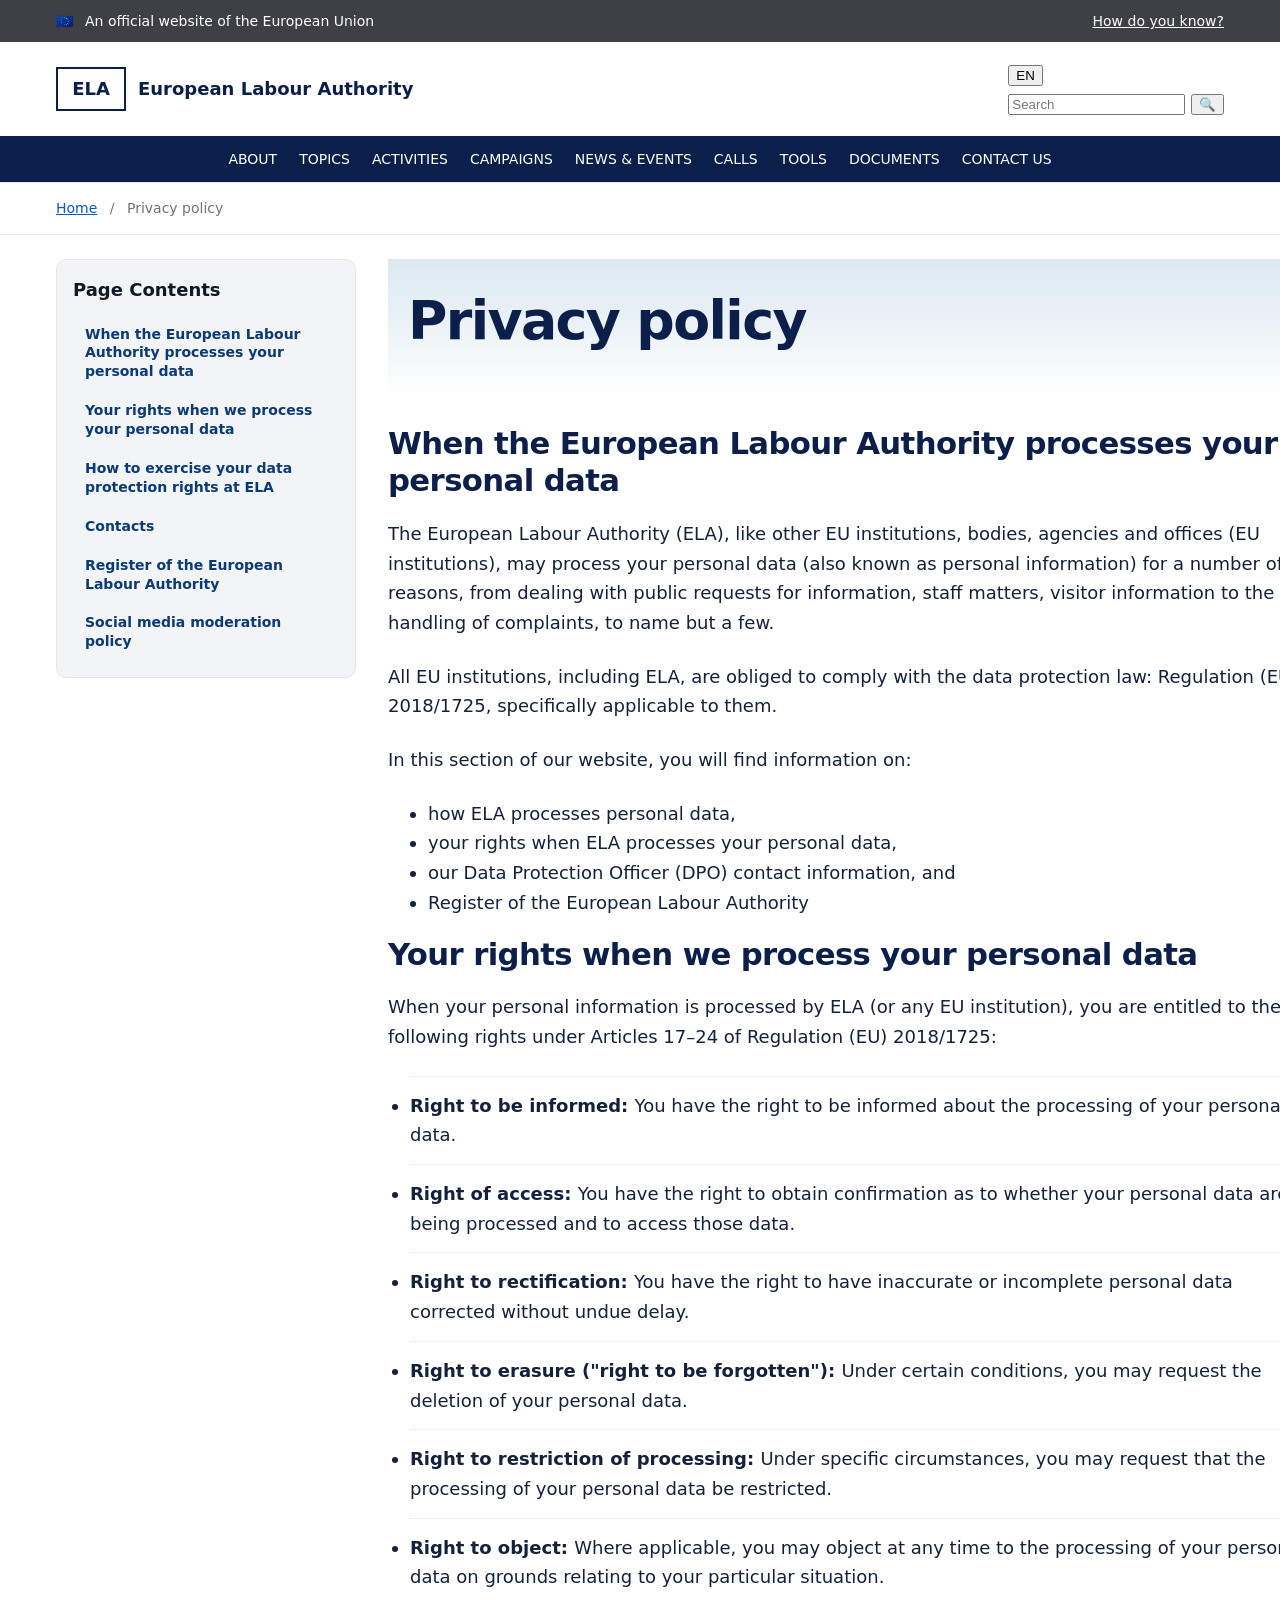
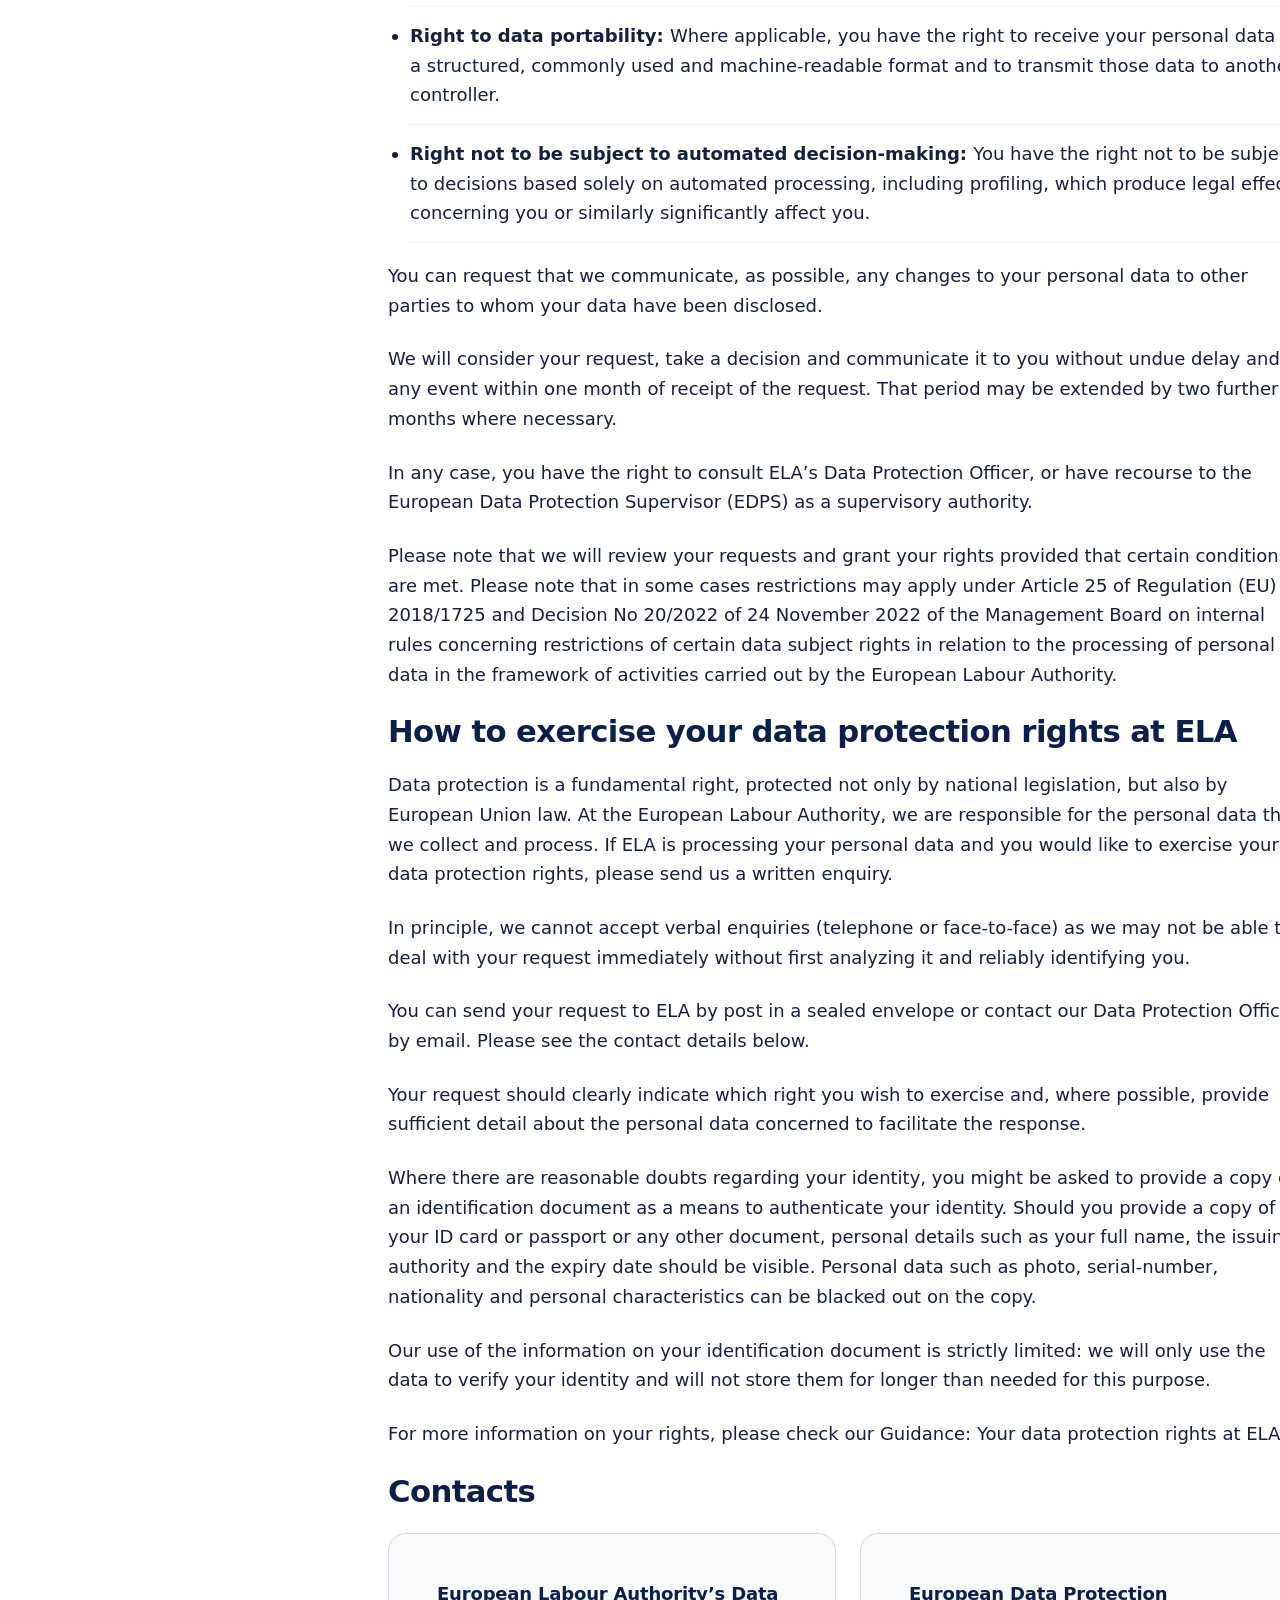
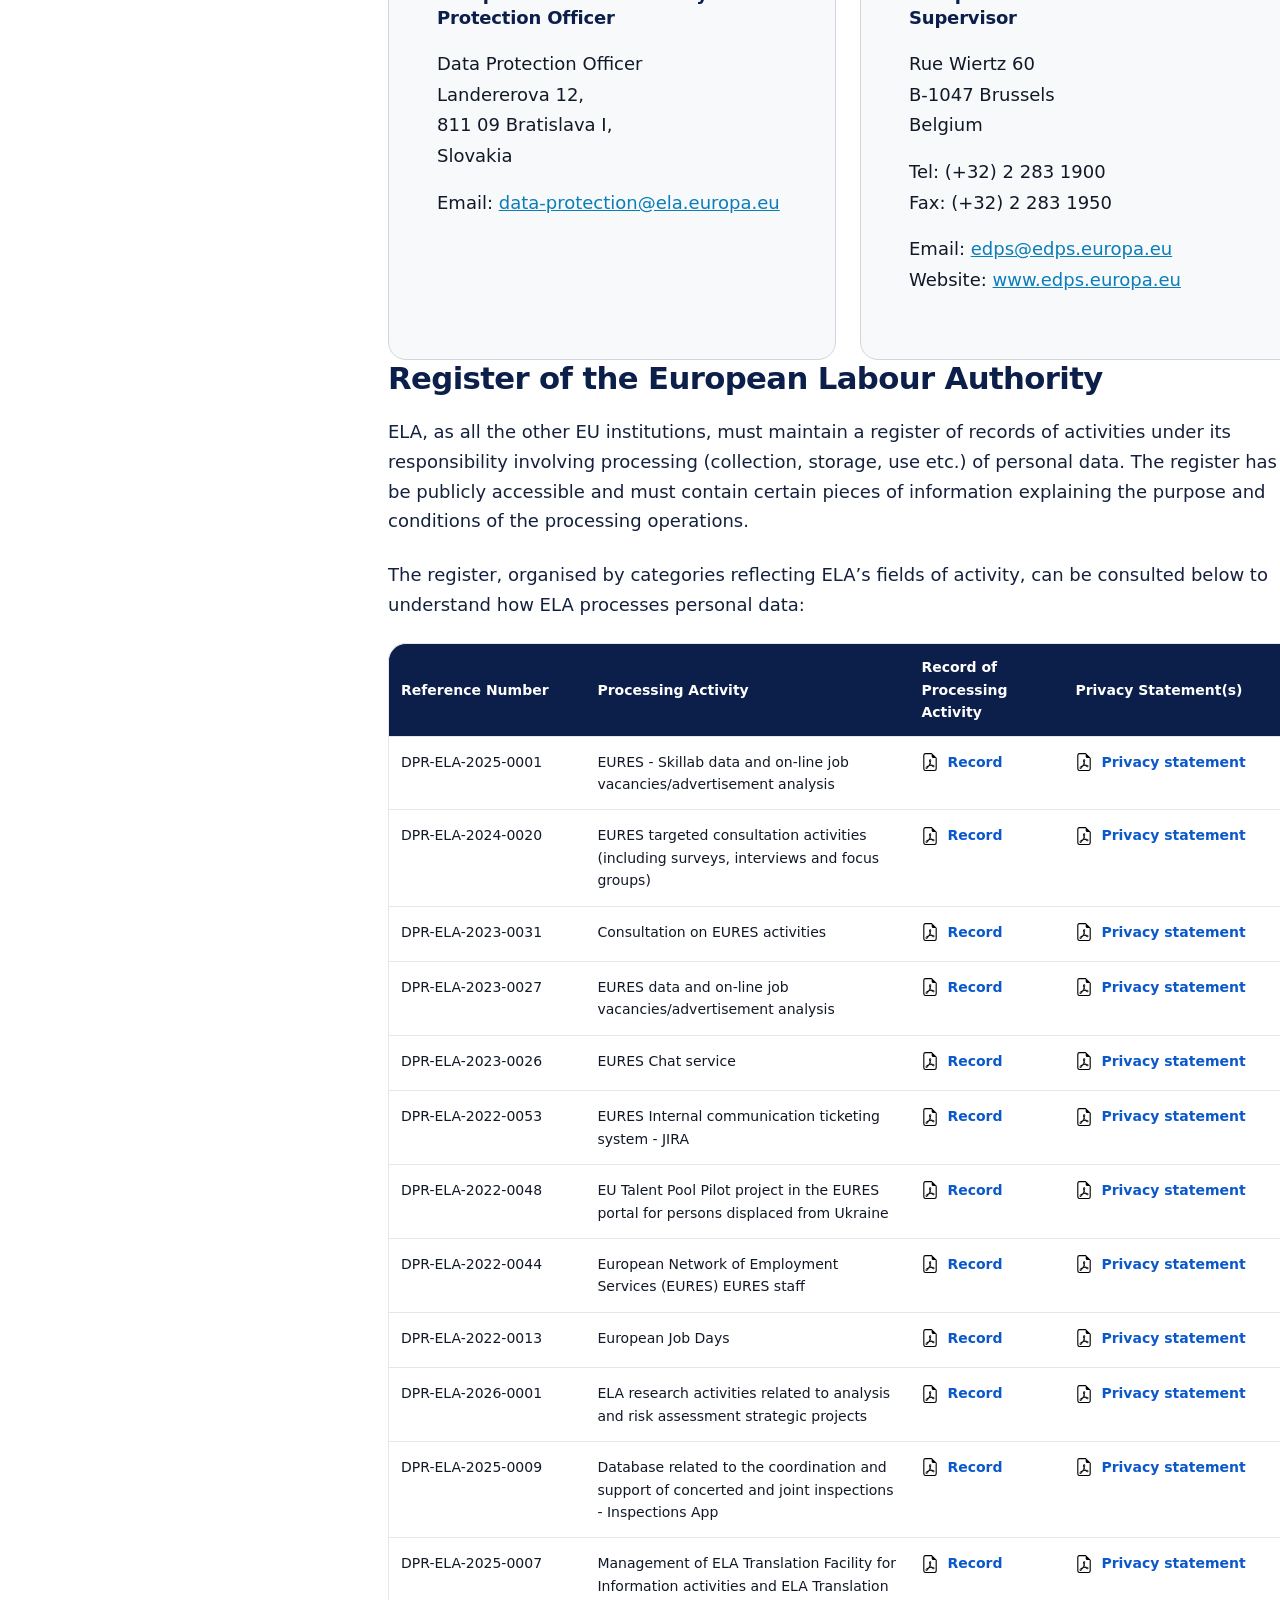
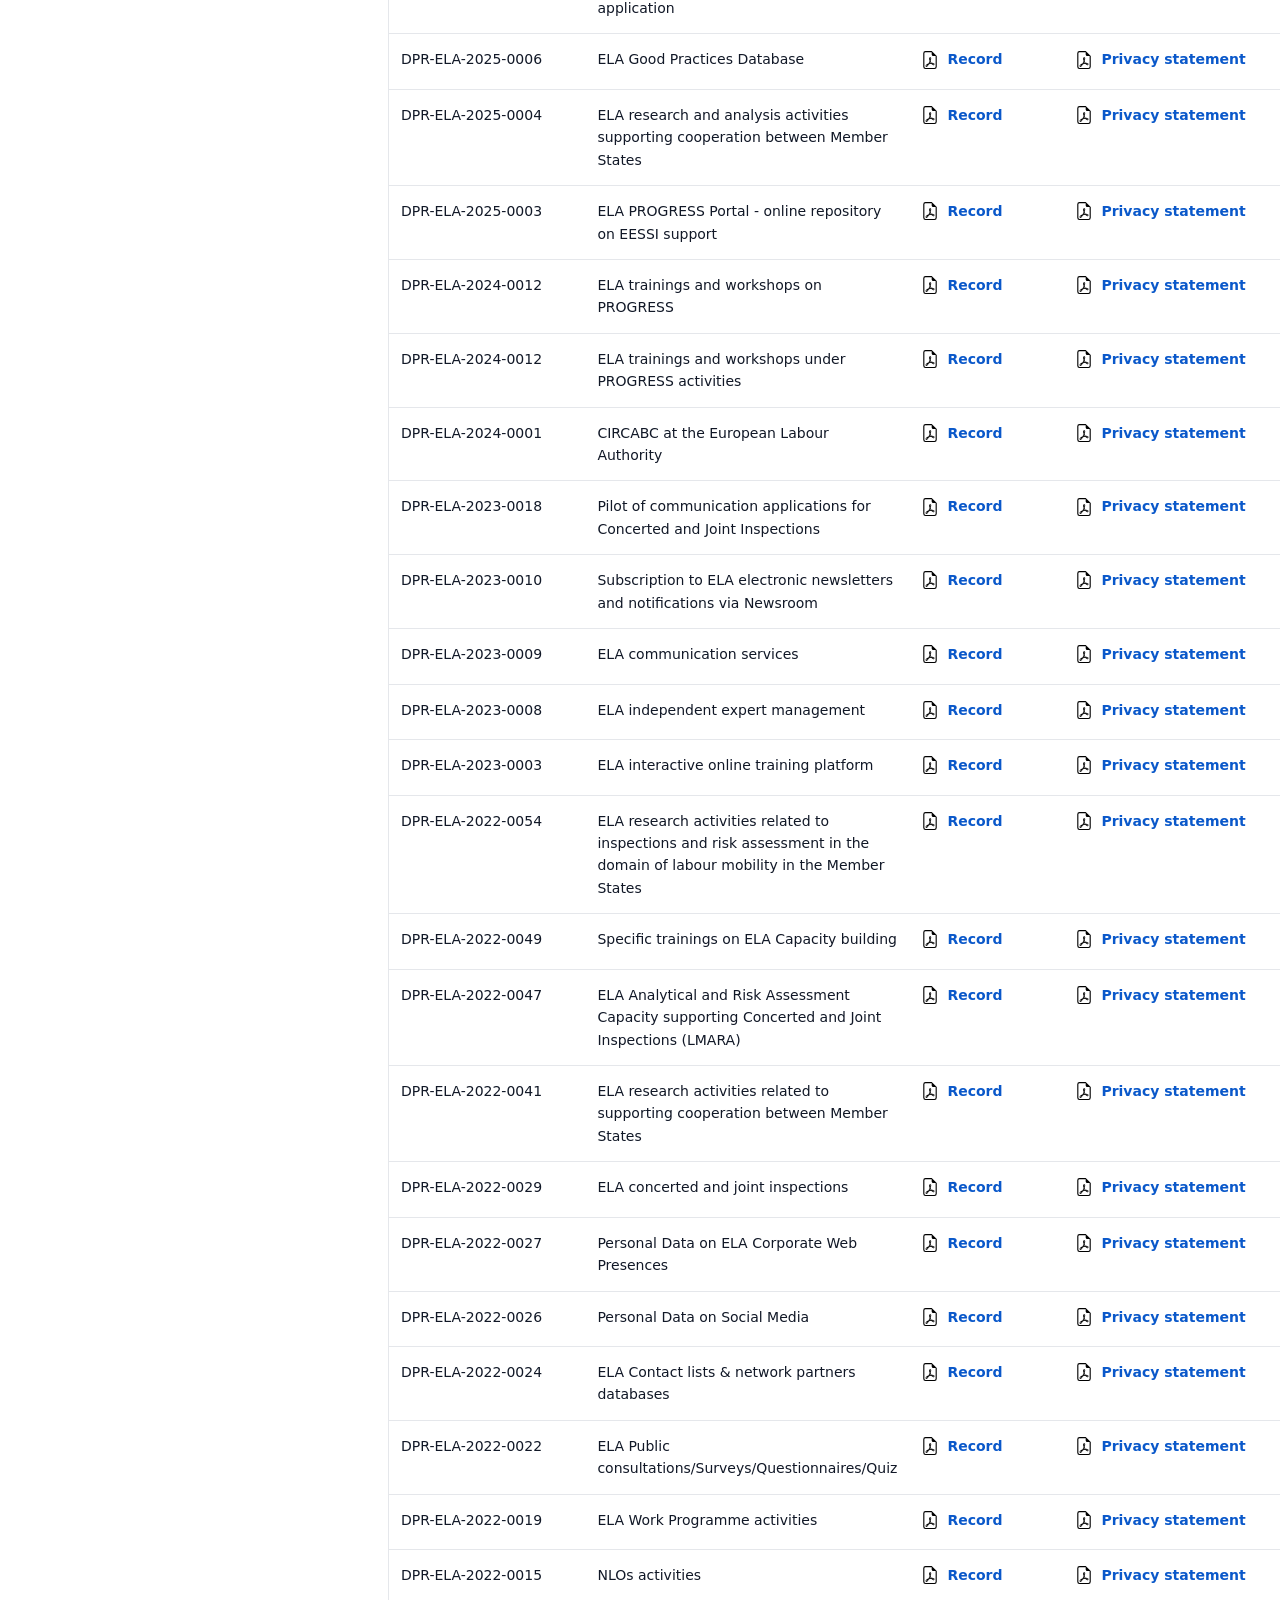
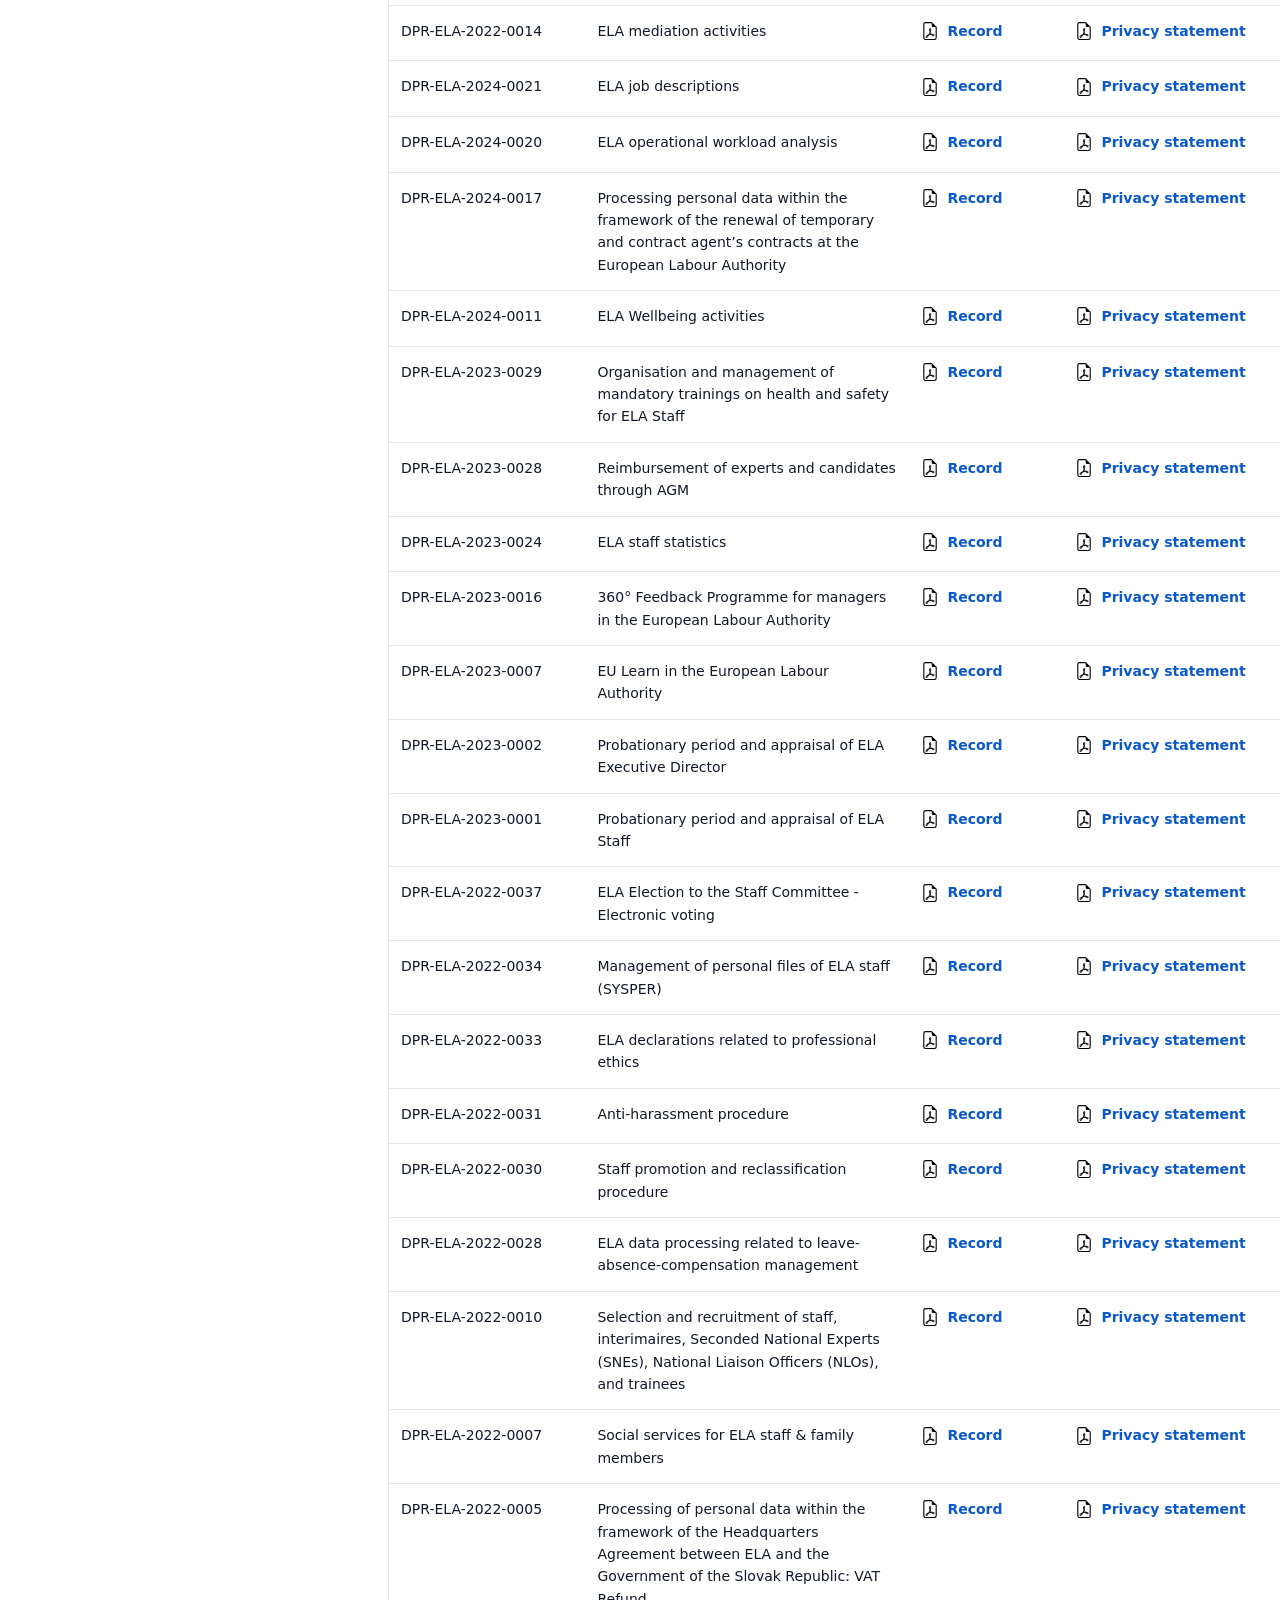
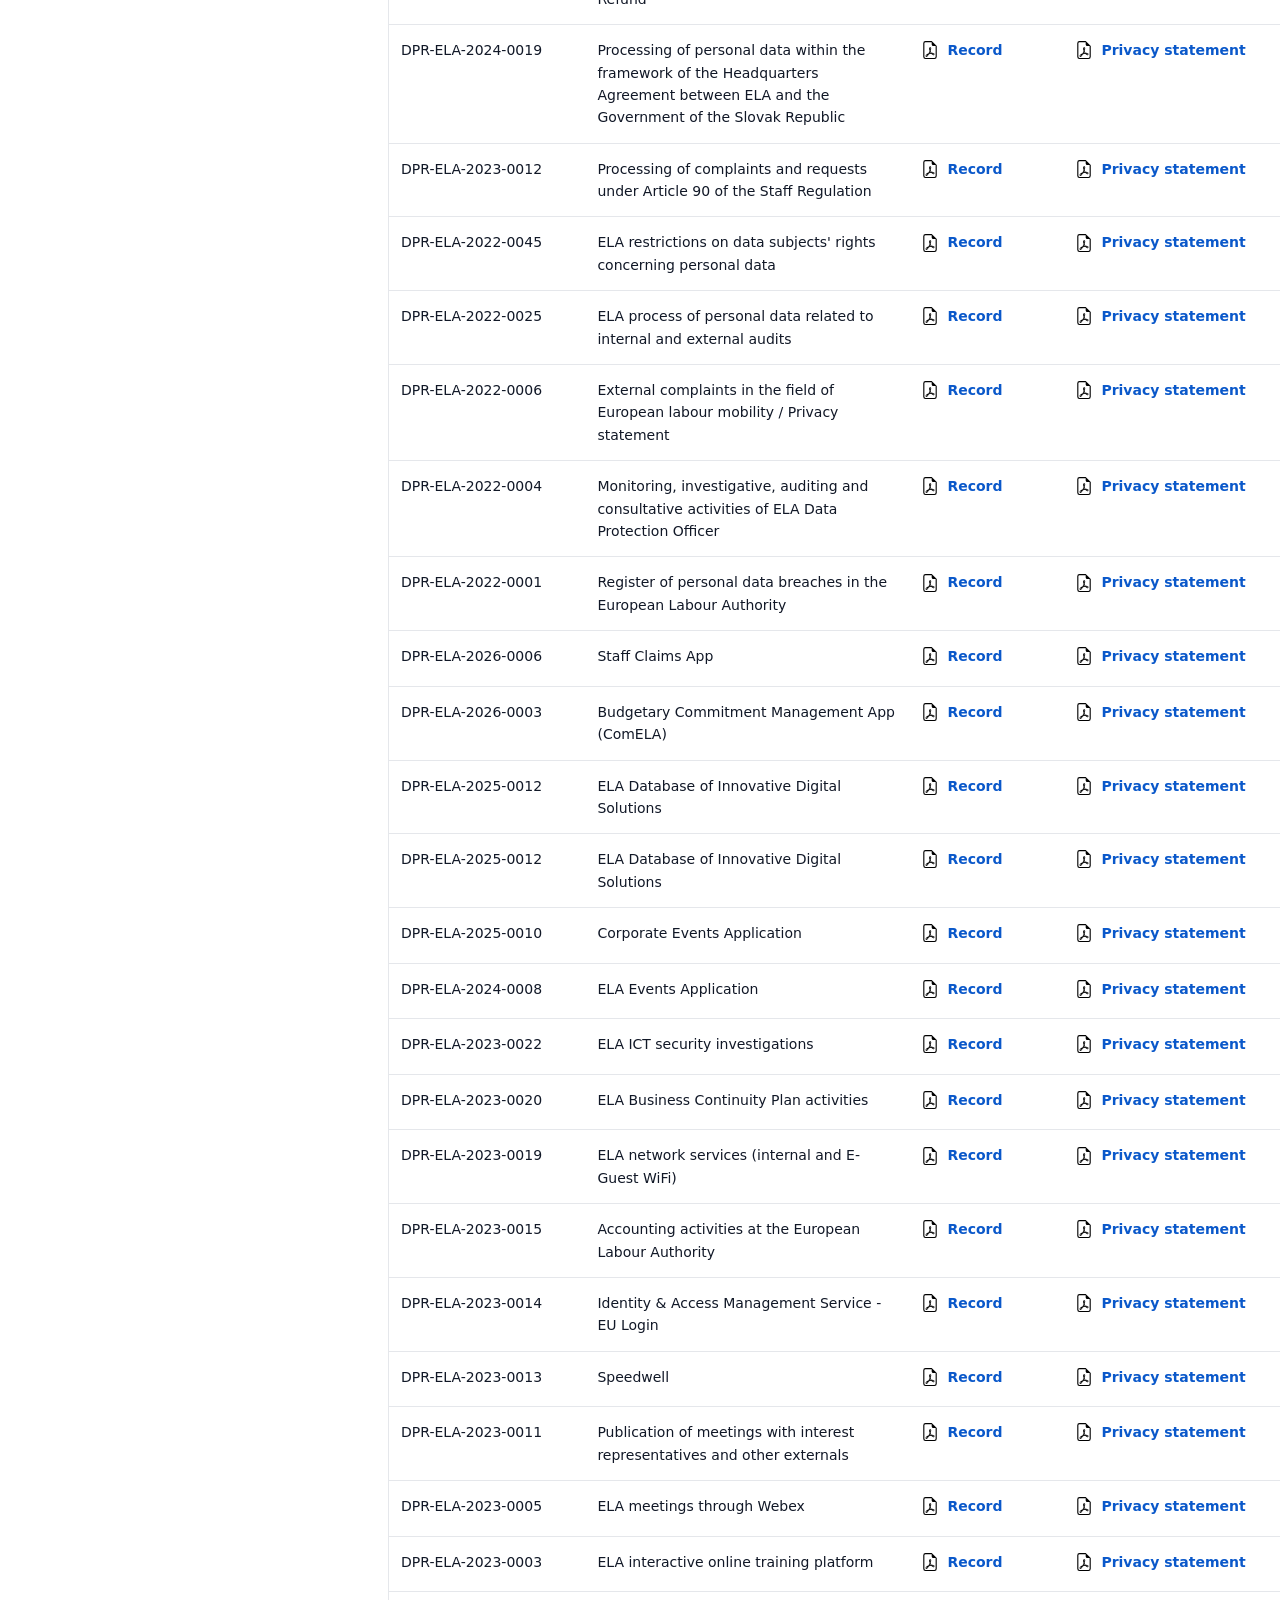
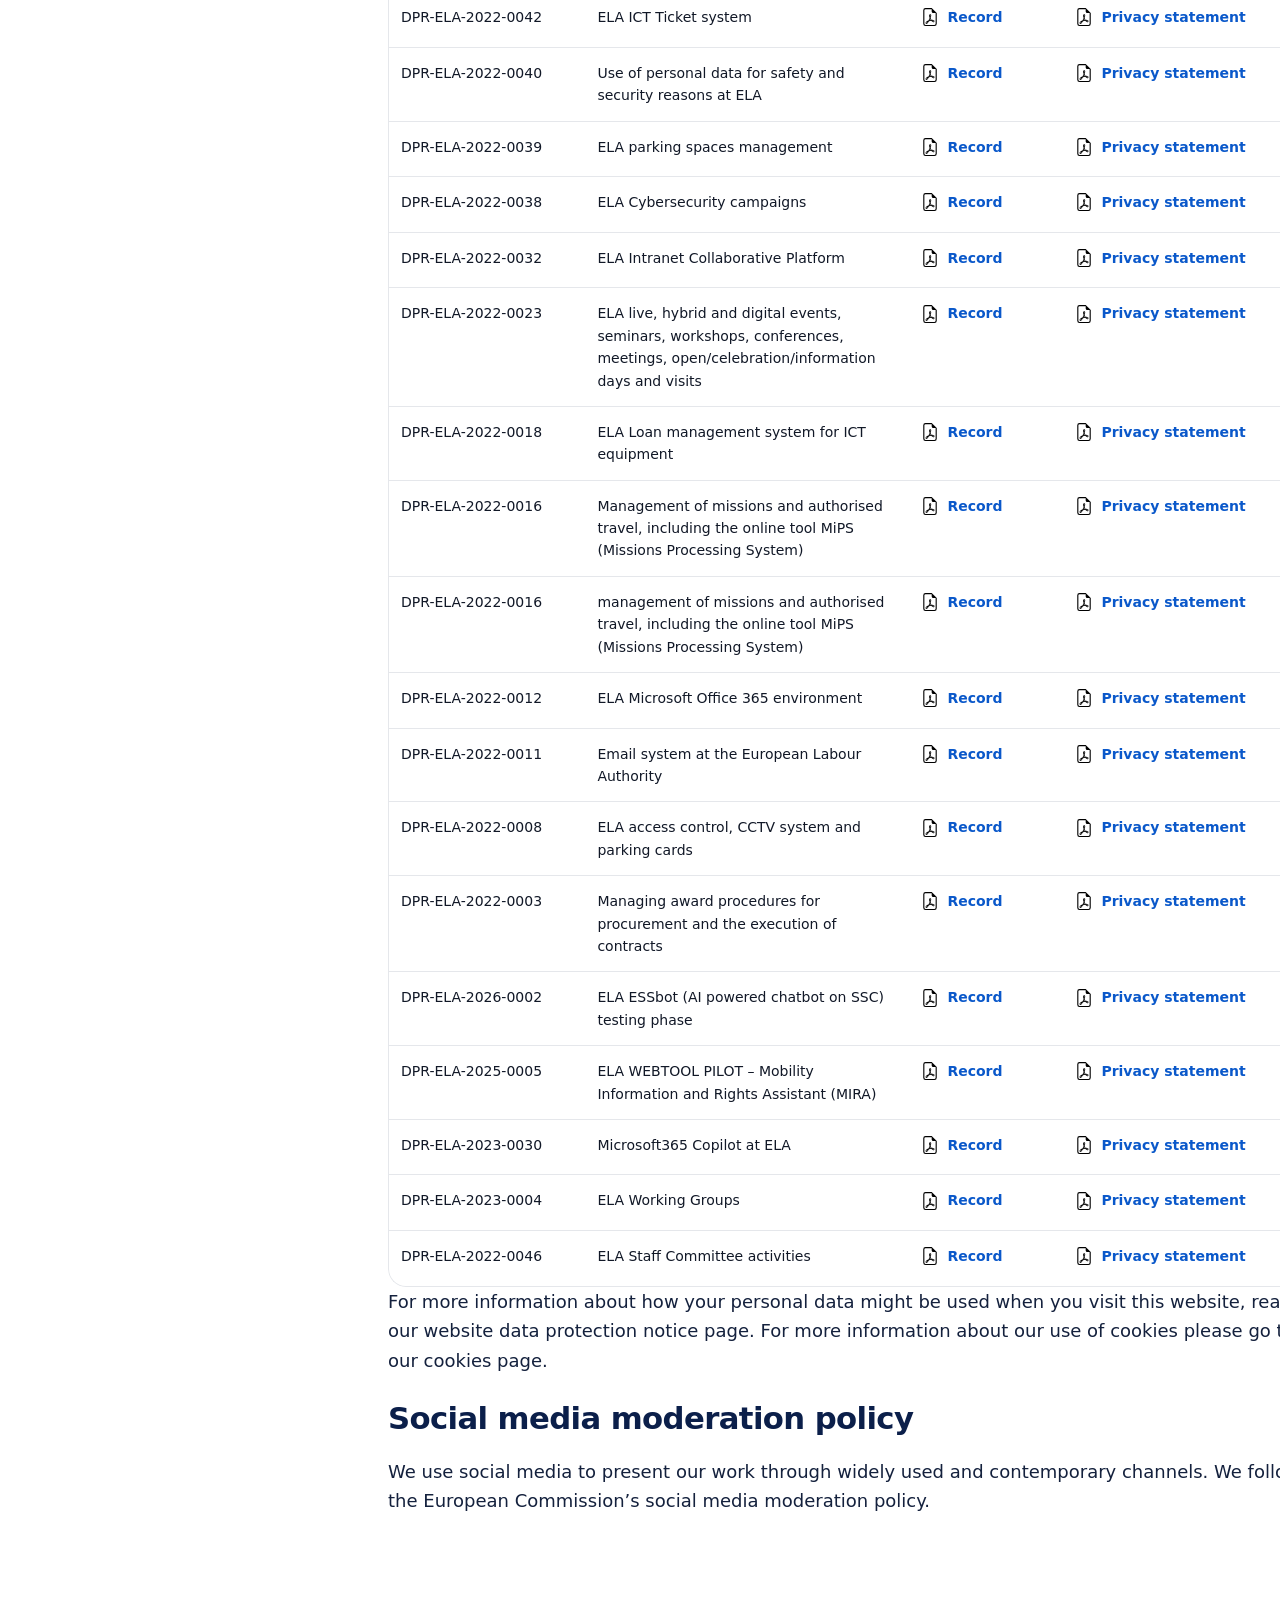
==== commit a37c2b69: "Update index.html" ====
--- a/index.html
+++ b/index.html
@@ -261,26 +261,26 @@
 <tr><td>DPR-ELA-2022-0015</td><td>NLOs activities</td><td><a class="doc-link" href="#"><img class="pdf-svg" src="file-earmark-pdf.svg" alt=""><span>Record</span></a></td><td><a class="doc-link" href="#"><img class="pdf-svg" src="file-earmark-pdf.svg" alt=""><span>Privacy statement</span></a></td><td>Operations</td></tr>
 <tr><td>DPR-ELA-2022-0014</td><td>ELA mediation activities</td><td><a class="doc-link" href="#"><img class="pdf-svg" src="file-earmark-pdf.svg" alt=""><span>Record</span></a></td><td><a class="doc-link" href="#"><img class="pdf-svg" src="file-earmark-pdf.svg" alt=""><span>Privacy statement</span></a></td><td>Operations</td></tr>
 
-<tr><td>DPR-ELA-2024-0021</td><td>ELA job descriptions</td><td><a class="doc-link" href="#"><img class="pdf-svg" src="file-earmark-pdf.svg" alt=""><span>Record</span></a></td><td><a class="doc-link" href="#"><img class="pdf-svg" src="file-earmark-pdf.svg" alt=""><span>Privacy statement</span></a></td><td>People & Organisation</td></tr>
-<tr><td>DPR-ELA-2024-0020</td><td>ELA operational workload analysis</td><td><a class="doc-link" href="#"><img class="pdf-svg" src="file-earmark-pdf.svg" alt=""><span>Record</span></a></td><td><a class="doc-link" href="#"><img class="pdf-svg" src="file-earmark-pdf.svg" alt=""><span>Privacy statement</span></a></td><td>People & Organisation</td></tr>
-<tr><td>DPR-ELA-2024-0017</td><td>Processing personal data within the framework of the renewal of temporary and contract agent’s contracts at the European Labour Authority</td><td><a class="doc-link" href="#"><img class="pdf-svg" src="file-earmark-pdf.svg" alt=""><span>Record</span></a></td><td><a class="doc-link" href="#"><img class="pdf-svg" src="file-earmark-pdf.svg" alt=""><span>Privacy statement</span></a></td><td>People & Organisation</td></tr>
-<tr><td>DPR-ELA-2024-0011</td><td>ELA Wellbeing activities</td><td><a class="doc-link" href="#"><img class="pdf-svg" src="file-earmark-pdf.svg" alt=""><span>Record</span></a></td><td><a class="doc-link" href="#"><img class="pdf-svg" src="file-earmark-pdf.svg" alt=""><span>Privacy statement</span></a></td><td>People & Organisation</td></tr>
-<tr><td>DPR-ELA-2023-0029</td><td>Organisation and management of mandatory trainings on health and safety for ELA Staff</td><td><a class="doc-link" href="#"><img class="pdf-svg" src="file-earmark-pdf.svg" alt=""><span>Record</span></a></td><td><a class="doc-link" href="#"><img class="pdf-svg" src="file-earmark-pdf.svg" alt=""><span>Privacy statement</span></a></td><td>People & Organisation</td></tr>
-<tr><td>DPR-ELA-2023-0028</td><td>Reimbursement of experts and candidates through AGM</td><td><a class="doc-link" href="#"><img class="pdf-svg" src="file-earmark-pdf.svg" alt=""><span>Record</span></a></td><td><a class="doc-link" href="#"><img class="pdf-svg" src="file-earmark-pdf.svg" alt=""><span>Privacy statement</span></a></td><td>People & Organisation</td></tr>
-<tr><td>DPR-ELA-2023-0024</td><td>ELA staff statistics</td><td><a class="doc-link" href="#"><img class="pdf-svg" src="file-earmark-pdf.svg" alt=""><span>Record</span></a></td><td><a class="doc-link" href="#"><img class="pdf-svg" src="file-earmark-pdf.svg" alt=""><span>Privacy statement</span></a></td><td>People & Organisation</td></tr>
-<tr><td>DPR-ELA-2023-0016</td><td>360° Feedback Programme for managers in the European Labour Authority</td><td><a class="doc-link" href="#"><img class="pdf-svg" src="file-earmark-pdf.svg" alt=""><span>Record</span></a></td><td><a class="doc-link" href="#"><img class="pdf-svg" src="file-earmark-pdf.svg" alt=""><span>Privacy statement</span></a></td><td>People & Organisation</td></tr>
-<tr><td>DPR-ELA-2023-0007</td><td>EU Learn in the European Labour Authority</td><td><a class="doc-link" href="#"><img class="pdf-svg" src="file-earmark-pdf.svg" alt=""><span>Record</span></a></td><td><a class="doc-link" href="#"><img class="pdf-svg" src="file-earmark-pdf.svg" alt=""><span>Privacy statement</span></a></td><td>People & Organisation</td></tr>
-<tr><td>DPR-ELA-2023-0002</td><td>Probationary period and appraisal of ELA Executive Director</td><td><a class="doc-link" href="#"><img class="pdf-svg" src="file-earmark-pdf.svg" alt=""><span>Record</span></a></td><td><a class="doc-link" href="#"><img class="pdf-svg" src="file-earmark-pdf.svg" alt=""><span>Privacy statement</span></a></td><td>People & Organisation</td></tr>
-<tr><td>DPR-ELA-2023-0001</td><td>Probationary period and appraisal of ELA Staff</td><td><a class="doc-link" href="#"><img class="pdf-svg" src="file-earmark-pdf.svg" alt=""><span>Record</span></a></td><td><a class="doc-link" href="#"><img class="pdf-svg" src="file-earmark-pdf.svg" alt=""><span>Privacy statement</span></a></td><td>People & Organisation</td></tr>
-<tr><td>DPR-ELA-2022-0037</td><td>ELA Election to the Staff Committee - Electronic voting</td><td><a class="doc-link" href="#"><img class="pdf-svg" src="file-earmark-pdf.svg" alt=""><span>Record</span></a></td><td><a class="doc-link" href="#"><img class="pdf-svg" src="file-earmark-pdf.svg" alt=""><span>Privacy statement</span></a></td><td>People & Organisation</td></tr>
-<tr><td>DPR-ELA-2022-0034</td><td>Management of personal files of ELA staff (SYSPER)</td><td><a class="doc-link" href="#"><img class="pdf-svg" src="file-earmark-pdf.svg" alt=""><span>Record</span></a></td><td><a class="doc-link" href="#"><img class="pdf-svg" src="file-earmark-pdf.svg" alt=""><span>Privacy statement</span></a></td><td>People & Organisation</td></tr>
-<tr><td>DPR-ELA-2022-0033</td><td>ELA declarations related to professional ethics</td><td><a class="doc-link" href="#"><img class="pdf-svg" src="file-earmark-pdf.svg" alt=""><span>Record</span></a></td><td><a class="doc-link" href="#"><img class="pdf-svg" src="file-earmark-pdf.svg" alt=""><span>Privacy statement</span></a></td><td>People & Organisation</td></tr>
-<tr><td>DPR-ELA-2022-0031</td><td>Anti-harassment procedure</td><td><a class="doc-link" href="#"><img class="pdf-svg" src="file-earmark-pdf.svg" alt=""><span>Record</span></a></td><td><a class="doc-link" href="#"><img class="pdf-svg" src="file-earmark-pdf.svg" alt=""><span>Privacy statement</span></a></td><td>People & Organisation</td></tr>
-<tr><td>DPR-ELA-2022-0030</td><td>Staff promotion and reclassification procedure</td><td><a class="doc-link" href="#"><img class="pdf-svg" src="file-earmark-pdf.svg" alt=""><span>Record</span></a></td><td><a class="doc-link" href="#"><img class="pdf-svg" src="file-earmark-pdf.svg" alt=""><span>Privacy statement</span></a></td><td>People & Organisation</td></tr>
-<tr><td>DPR-ELA-2022-0028</td><td>ELA data processing related to leave-absence-compensation management</td><td><a class="doc-link" href="#"><img class="pdf-svg" src="file-earmark-pdf.svg" alt=""><span>Record</span></a></td><td><a class="doc-link" href="#"><img class="pdf-svg" src="file-earmark-pdf.svg" alt=""><span>Privacy statement</span></a></td><td>People & Organisation</td></tr>
-<tr><td>DPR-ELA-2022-0010</td><td>Selection and recruitment of staff, interimaires, Seconded National Experts (SNEs), National Liaison Officers (NLOs), and trainees</td><td><a class="doc-link" href="#"><img class="pdf-svg" src="file-earmark-pdf.svg" alt=""><span>Record</span></a></td><td><a class="doc-link" href="#"><img class="pdf-svg" src="file-earmark-pdf.svg" alt=""><span>Privacy statement</span></a></td><td>People & Organisation</td></tr>
-<tr><td>DPR-ELA-2022-0007</td><td>Social services for ELA staff &amp; family members</td><td><a class="doc-link" href="#"><img class="pdf-svg" src="file-earmark-pdf.svg" alt=""><span>Record</span></a></td><td><a class="doc-link" href="#"><img class="pdf-svg" src="file-earmark-pdf.svg" alt=""><span>Privacy statement</span></a></td><td>People & Organisation</td></tr>
-<tr><td>DPR-ELA-2022-0005</td><td>Processing of personal data within the framework of the Headquarters Agreement between ELA and the Government of the Slovak Republic: VAT Refund</td><td><a class="doc-link" href="#"><img class="pdf-svg" src="file-earmark-pdf.svg" alt=""><span>Record</span></a></td><td><a class="doc-link" href="#"><img class="pdf-svg" src="file-earmark-pdf.svg" alt=""><span>Privacy statement</span></a></td><td>People & Organisation</td></tr>
+<tr><td>DPR-ELA-2024-0021</td><td>ELA job descriptions</td><td><a class="doc-link" href="#"><img class="pdf-svg" src="file-earmark-pdf.svg" alt=""><span>Record</span></a></td><td><a class="doc-link" href="#"><img class="pdf-svg" src="file-earmark-pdf.svg" alt=""><span>Privacy statement</span></a></td><td>Human Resources</td></tr>
+<tr><td>DPR-ELA-2024-0020</td><td>ELA operational workload analysis</td><td><a class="doc-link" href="#"><img class="pdf-svg" src="file-earmark-pdf.svg" alt=""><span>Record</span></a></td><td><a class="doc-link" href="#"><img class="pdf-svg" src="file-earmark-pdf.svg" alt=""><span>Privacy statement</span></a></td><td>Human Resources</td></tr>
+<tr><td>DPR-ELA-2024-0017</td><td>Processing personal data within the framework of the renewal of temporary and contract agent’s contracts at the European Labour Authority</td><td><a class="doc-link" href="#"><img class="pdf-svg" src="file-earmark-pdf.svg" alt=""><span>Record</span></a></td><td><a class="doc-link" href="#"><img class="pdf-svg" src="file-earmark-pdf.svg" alt=""><span>Privacy statement</span></a></td><td>Human Resources</td></tr>
+<tr><td>DPR-ELA-2024-0011</td><td>ELA Wellbeing activities</td><td><a class="doc-link" href="#"><img class="pdf-svg" src="file-earmark-pdf.svg" alt=""><span>Record</span></a></td><td><a class="doc-link" href="#"><img class="pdf-svg" src="file-earmark-pdf.svg" alt=""><span>Privacy statement</span></a></td><td>Human Resources</td></tr>
+<tr><td>DPR-ELA-2023-0029</td><td>Organisation and management of mandatory trainings on health and safety for ELA Staff</td><td><a class="doc-link" href="#"><img class="pdf-svg" src="file-earmark-pdf.svg" alt=""><span>Record</span></a></td><td><a class="doc-link" href="#"><img class="pdf-svg" src="file-earmark-pdf.svg" alt=""><span>Privacy statement</span></a></td><td>Human Resources</td></tr>
+<tr><td>DPR-ELA-2023-0028</td><td>Reimbursement of experts and candidates through AGM</td><td><a class="doc-link" href="#"><img class="pdf-svg" src="file-earmark-pdf.svg" alt=""><span>Record</span></a></td><td><a class="doc-link" href="#"><img class="pdf-svg" src="file-earmark-pdf.svg" alt=""><span>Privacy statement</span></a></td><td>Human Resources</td></tr>
+<tr><td>DPR-ELA-2023-0024</td><td>ELA staff statistics</td><td><a class="doc-link" href="#"><img class="pdf-svg" src="file-earmark-pdf.svg" alt=""><span>Record</span></a></td><td><a class="doc-link" href="#"><img class="pdf-svg" src="file-earmark-pdf.svg" alt=""><span>Privacy statement</span></a></td><td>Human Resources</td></tr>
+<tr><td>DPR-ELA-2023-0016</td><td>360° Feedback Programme for managers in the European Labour Authority</td><td><a class="doc-link" href="#"><img class="pdf-svg" src="file-earmark-pdf.svg" alt=""><span>Record</span></a></td><td><a class="doc-link" href="#"><img class="pdf-svg" src="file-earmark-pdf.svg" alt=""><span>Privacy statement</span></a></td><td>Human Resources</td></tr>
+<tr><td>DPR-ELA-2023-0007</td><td>EU Learn in the European Labour Authority</td><td><a class="doc-link" href="#"><img class="pdf-svg" src="file-earmark-pdf.svg" alt=""><span>Record</span></a></td><td><a class="doc-link" href="#"><img class="pdf-svg" src="file-earmark-pdf.svg" alt=""><span>Privacy statement</span></a></td><td>Human Resources</td></tr>
+<tr><td>DPR-ELA-2023-0002</td><td>Probationary period and appraisal of ELA Executive Director</td><td><a class="doc-link" href="#"><img class="pdf-svg" src="file-earmark-pdf.svg" alt=""><span>Record</span></a></td><td><a class="doc-link" href="#"><img class="pdf-svg" src="file-earmark-pdf.svg" alt=""><span>Privacy statement</span></a></td><td>Human Resources</td></tr>
+<tr><td>DPR-ELA-2023-0001</td><td>Probationary period and appraisal of ELA Staff</td><td><a class="doc-link" href="#"><img class="pdf-svg" src="file-earmark-pdf.svg" alt=""><span>Record</span></a></td><td><a class="doc-link" href="#"><img class="pdf-svg" src="file-earmark-pdf.svg" alt=""><span>Privacy statement</span></a></td><td>Human Resources</td></tr>
+<tr><td>DPR-ELA-2022-0037</td><td>ELA Election to the Staff Committee - Electronic voting</td><td><a class="doc-link" href="#"><img class="pdf-svg" src="file-earmark-pdf.svg" alt=""><span>Record</span></a></td><td><a class="doc-link" href="#"><img class="pdf-svg" src="file-earmark-pdf.svg" alt=""><span>Privacy statement</span></a></td><td>Human Resources</td></tr>
+<tr><td>DPR-ELA-2022-0034</td><td>Management of personal files of ELA staff (SYSPER)</td><td><a class="doc-link" href="#"><img class="pdf-svg" src="file-earmark-pdf.svg" alt=""><span>Record</span></a></td><td><a class="doc-link" href="#"><img class="pdf-svg" src="file-earmark-pdf.svg" alt=""><span>Privacy statement</span></a></td><td>Human Resources</td></tr>
+<tr><td>DPR-ELA-2022-0033</td><td>ELA declarations related to professional ethics</td><td><a class="doc-link" href="#"><img class="pdf-svg" src="file-earmark-pdf.svg" alt=""><span>Record</span></a></td><td><a class="doc-link" href="#"><img class="pdf-svg" src="file-earmark-pdf.svg" alt=""><span>Privacy statement</span></a></td><td>Human Resources</td></tr>
+<tr><td>DPR-ELA-2022-0031</td><td>Anti-harassment procedure</td><td><a class="doc-link" href="#"><img class="pdf-svg" src="file-earmark-pdf.svg" alt=""><span>Record</span></a></td><td><a class="doc-link" href="#"><img class="pdf-svg" src="file-earmark-pdf.svg" alt=""><span>Privacy statement</span></a></td><td>Human Resources</td></tr>
+<tr><td>DPR-ELA-2022-0030</td><td>Staff promotion and reclassification procedure</td><td><a class="doc-link" href="#"><img class="pdf-svg" src="file-earmark-pdf.svg" alt=""><span>Record</span></a></td><td><a class="doc-link" href="#"><img class="pdf-svg" src="file-earmark-pdf.svg" alt=""><span>Privacy statement</span></a></td><td>Human Resources</td></tr>
+<tr><td>DPR-ELA-2022-0028</td><td>ELA data processing related to leave-absence-compensation management</td><td><a class="doc-link" href="#"><img class="pdf-svg" src="file-earmark-pdf.svg" alt=""><span>Record</span></a></td><td><a class="doc-link" href="#"><img class="pdf-svg" src="file-earmark-pdf.svg" alt=""><span>Privacy statement</span></a></td><td>Human Resources</td></tr>
+<tr><td>DPR-ELA-2022-0010</td><td>Selection and recruitment of staff, interimaires, Seconded National Experts (SNEs), National Liaison Officers (NLOs), and trainees</td><td><a class="doc-link" href="#"><img class="pdf-svg" src="file-earmark-pdf.svg" alt=""><span>Record</span></a></td><td><a class="doc-link" href="#"><img class="pdf-svg" src="file-earmark-pdf.svg" alt=""><span>Privacy statement</span></a></td><td>Human Resources</td></tr>
+<tr><td>DPR-ELA-2022-0007</td><td>Social services for ELA staff &amp; family members</td><td><a class="doc-link" href="#"><img class="pdf-svg" src="file-earmark-pdf.svg" alt=""><span>Record</span></a></td><td><a class="doc-link" href="#"><img class="pdf-svg" src="file-earmark-pdf.svg" alt=""><span>Privacy statement</span></a></td><td>Human Resources</td></tr>
+<tr><td>DPR-ELA-2022-0005</td><td>Processing of personal data within the framework of the Headquarters Agreement between ELA and the Government of the Slovak Republic: VAT Refund</td><td><a class="doc-link" href="#"><img class="pdf-svg" src="file-earmark-pdf.svg" alt=""><span>Record</span></a></td><td><a class="doc-link" href="#"><img class="pdf-svg" src="file-earmark-pdf.svg" alt=""><span>Privacy statement</span></a></td><td>Human Resources</td></tr>
 
 <tr><td>DPR-ELA-2024-0019</td><td>Processing of personal data within the framework of the Headquarters Agreement between ELA and the Government of the Slovak Republic</td><td><a class="doc-link" href="#"><img class="pdf-svg" src="file-earmark-pdf.svg" alt=""><span>Record</span></a></td><td><a class="doc-link" href="#"><img class="pdf-svg" src="file-earmark-pdf.svg" alt=""><span>Privacy statement</span></a></td><td>Legal and Regulatory Affairs</td></tr>
 <tr><td>DPR-ELA-2023-0012</td><td>Processing of complaints and requests under Article 90 of the Staff Regulation</td><td><a class="doc-link" href="#"><img class="pdf-svg" src="file-earmark-pdf.svg" alt=""><span>Record</span></a></td><td><a class="doc-link" href="#"><img class="pdf-svg" src="file-earmark-pdf.svg" alt=""><span>Privacy statement</span></a></td><td>Legal and Regulatory Affairs</td></tr>
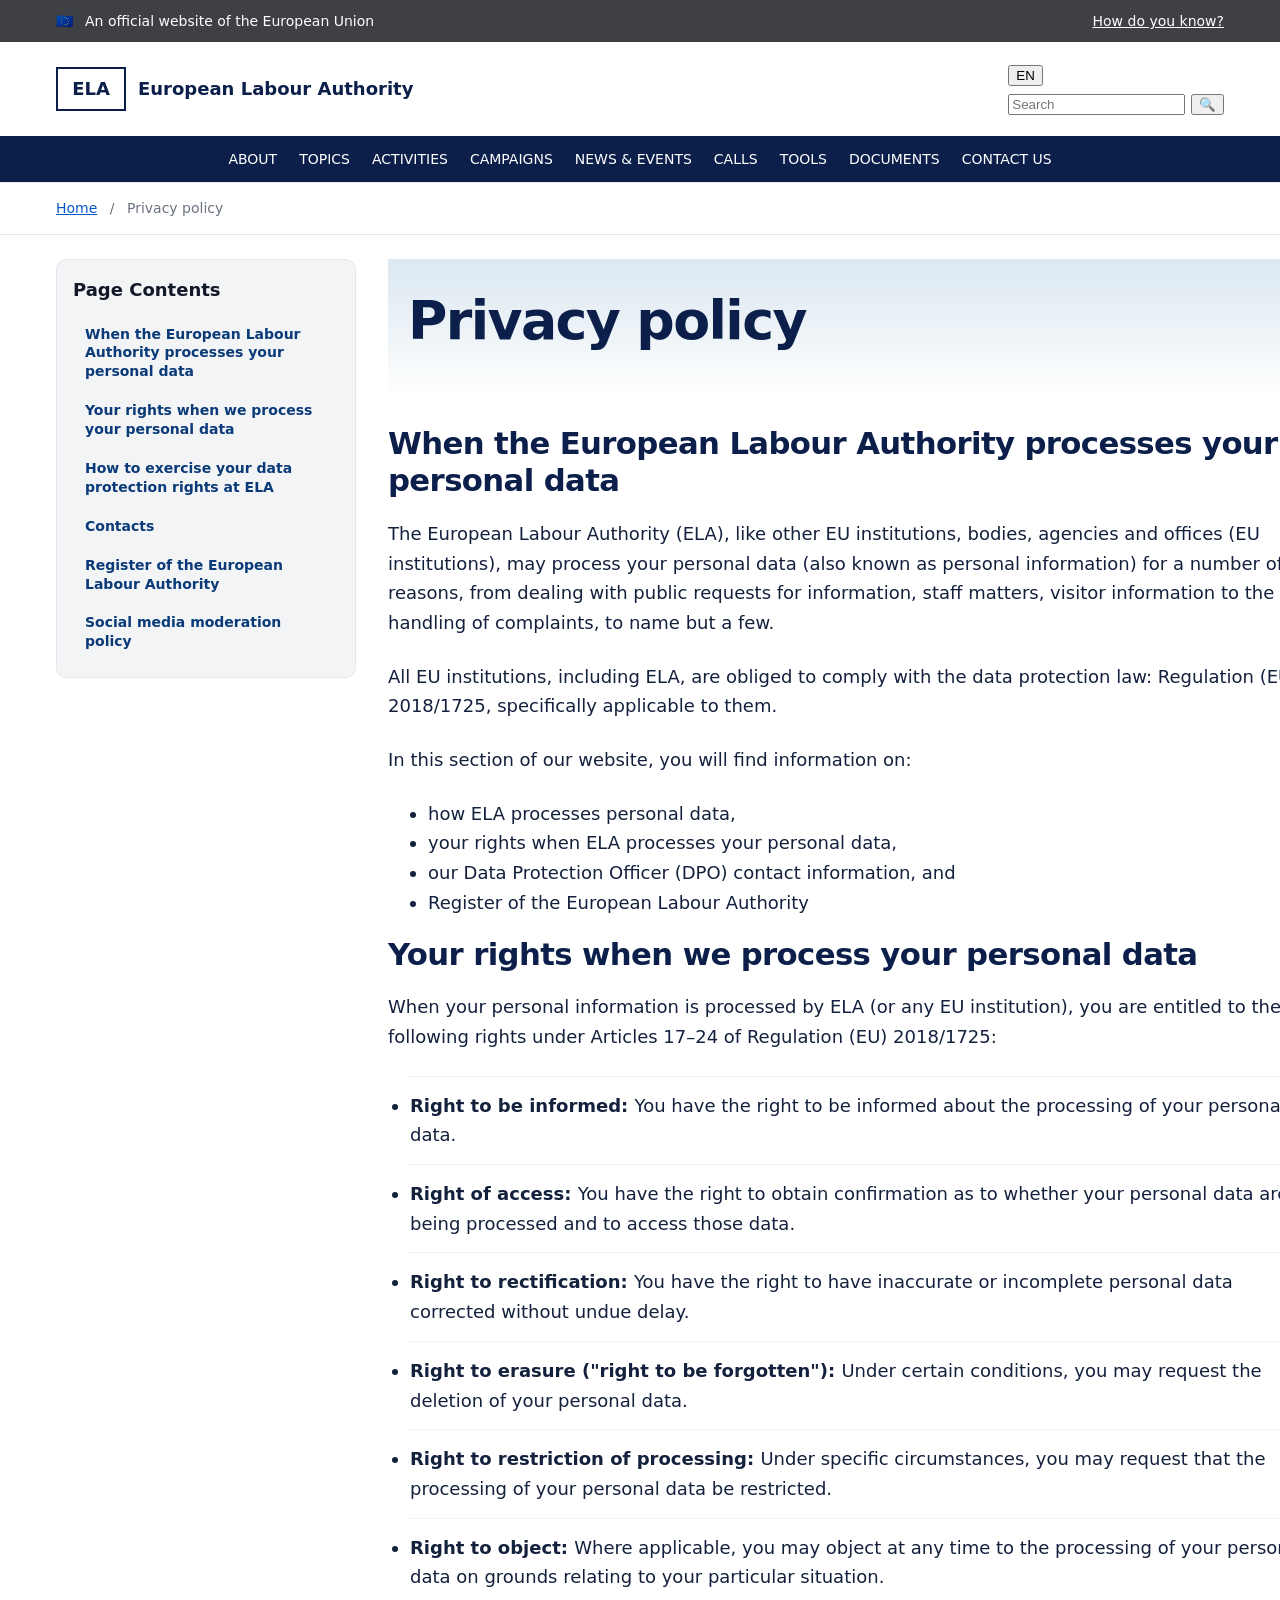
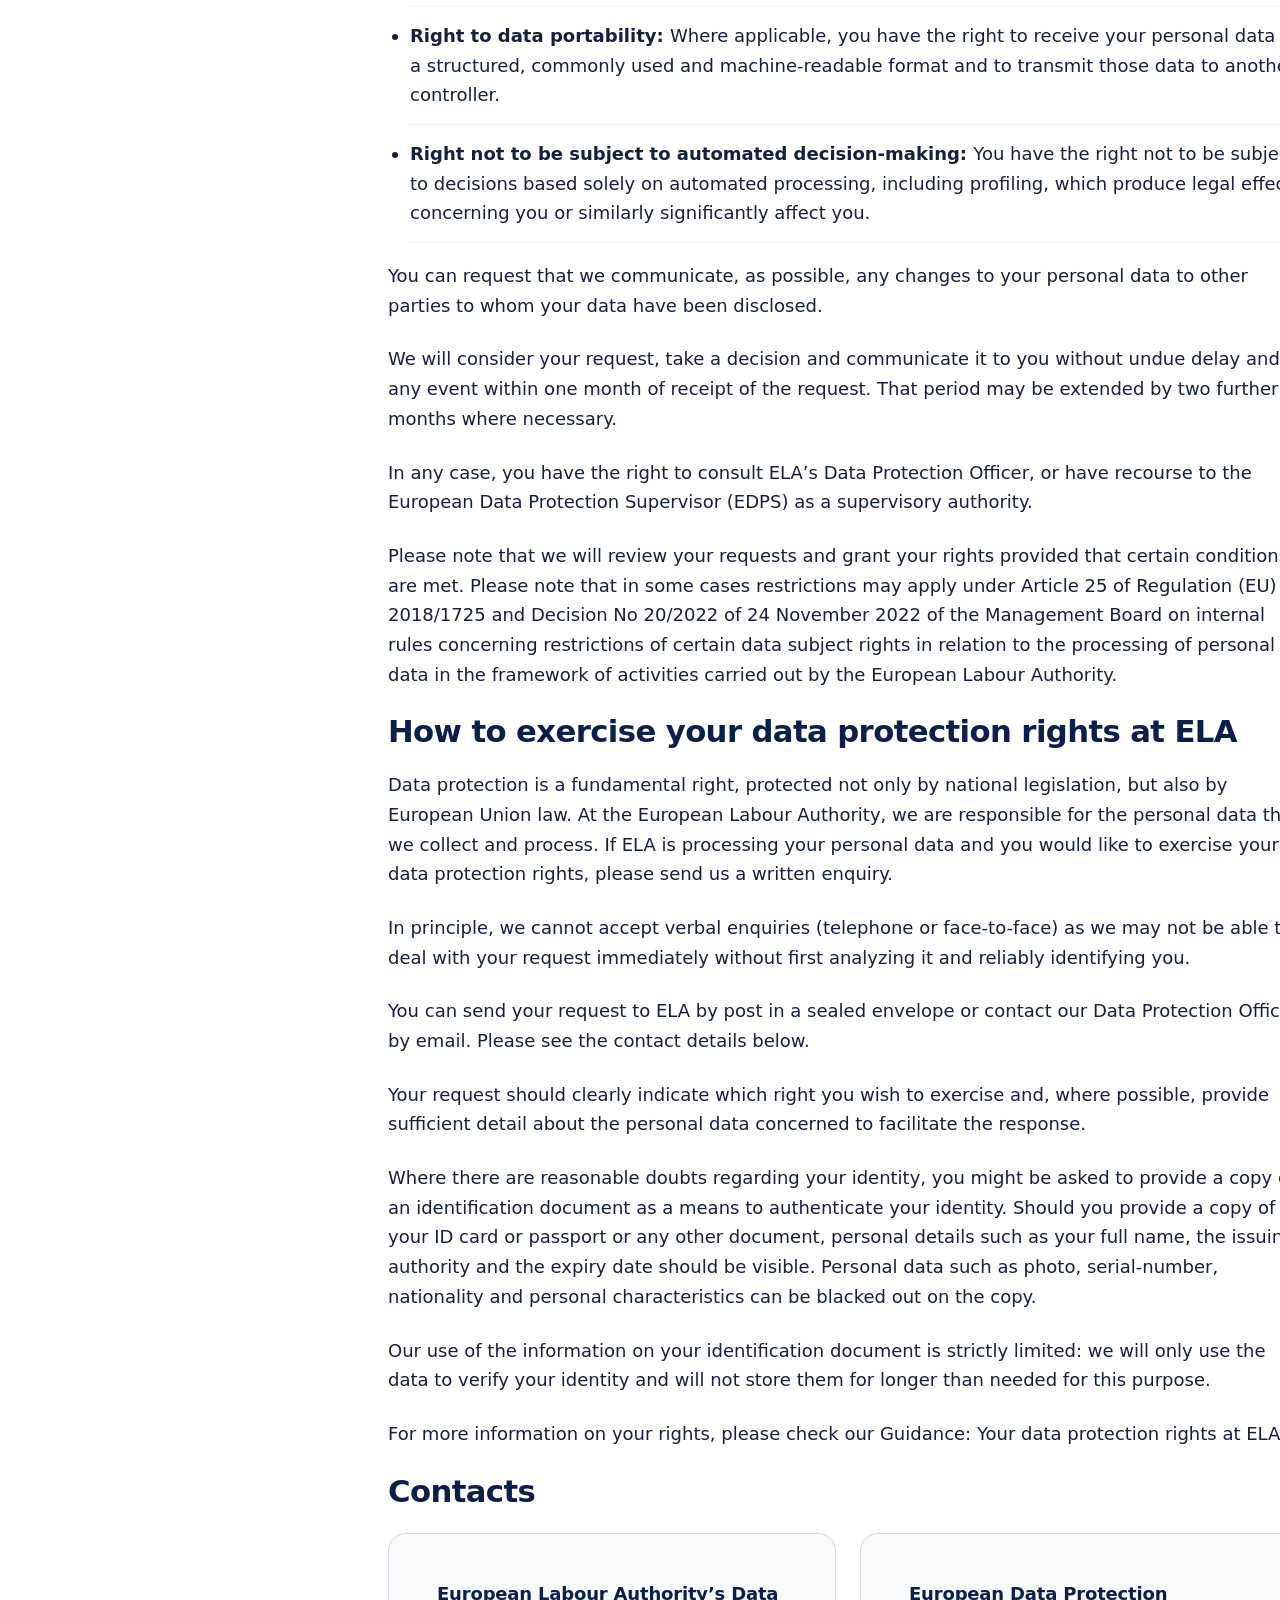
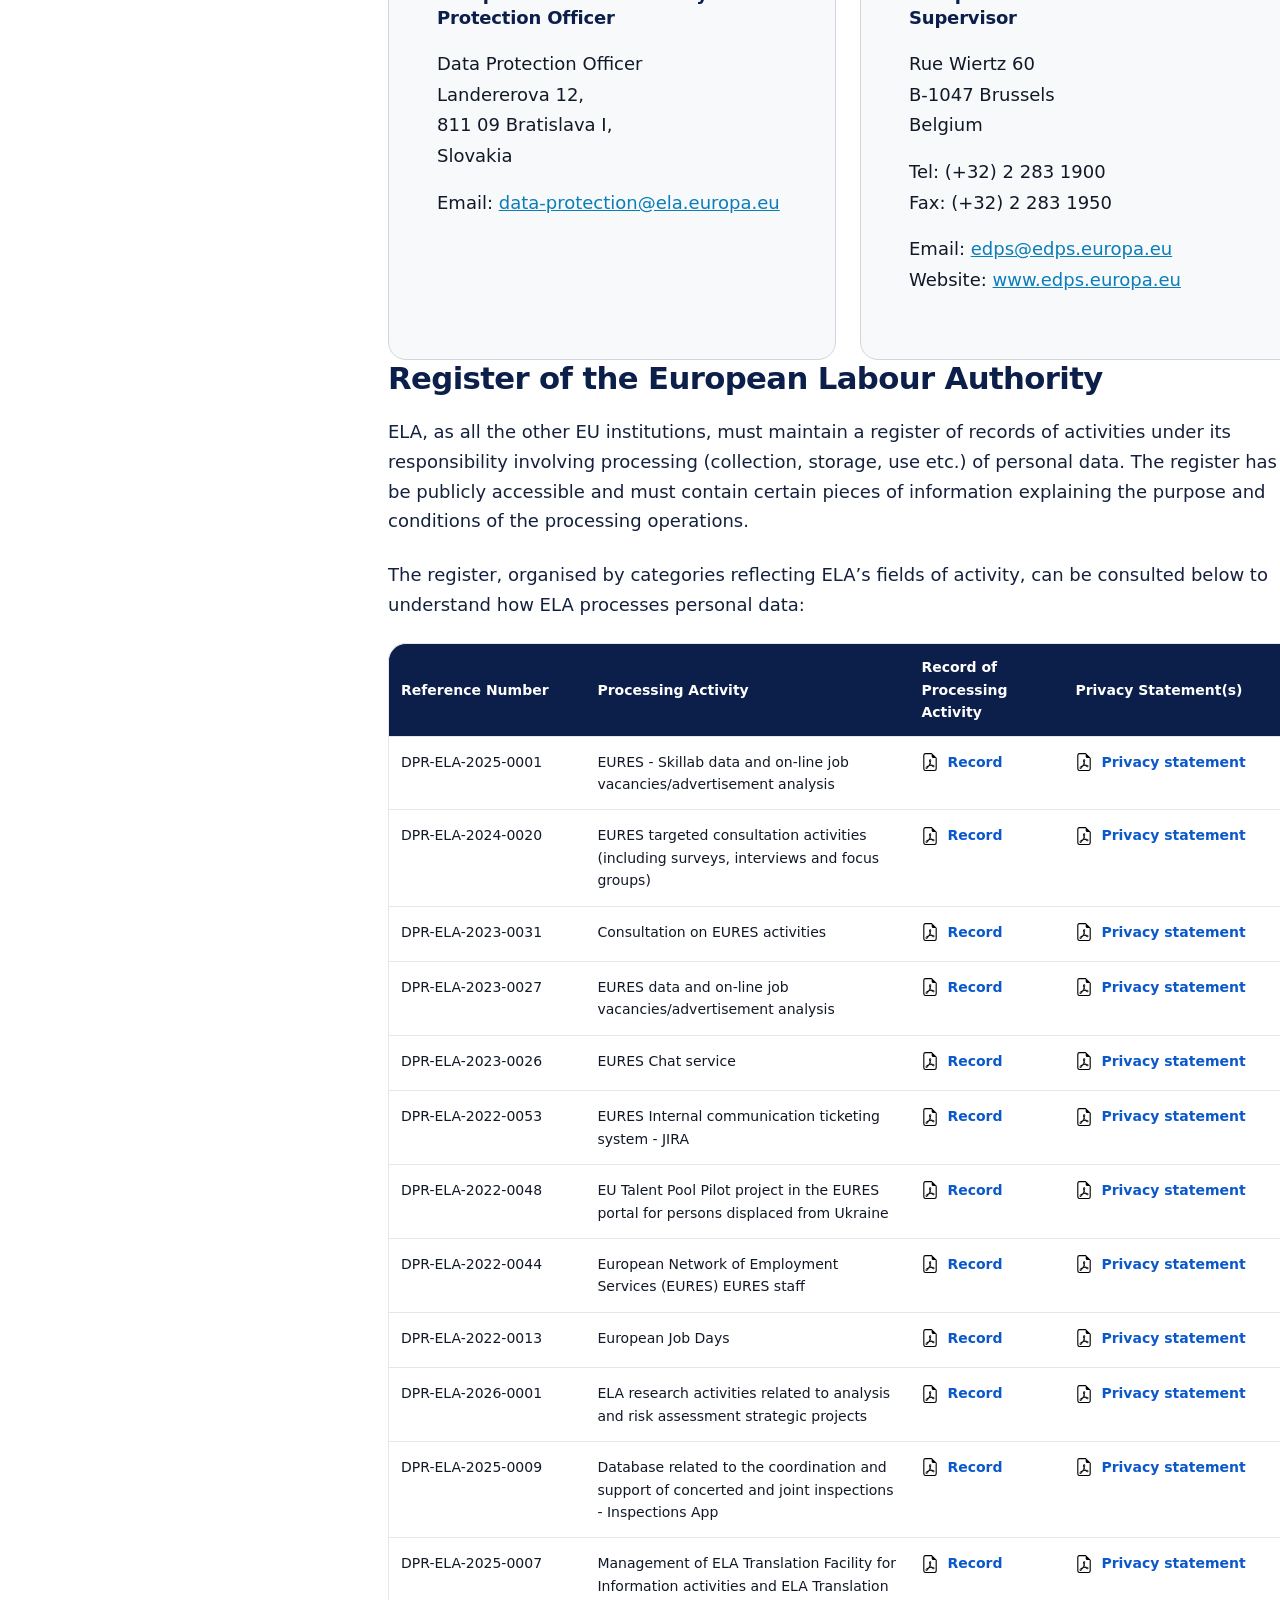
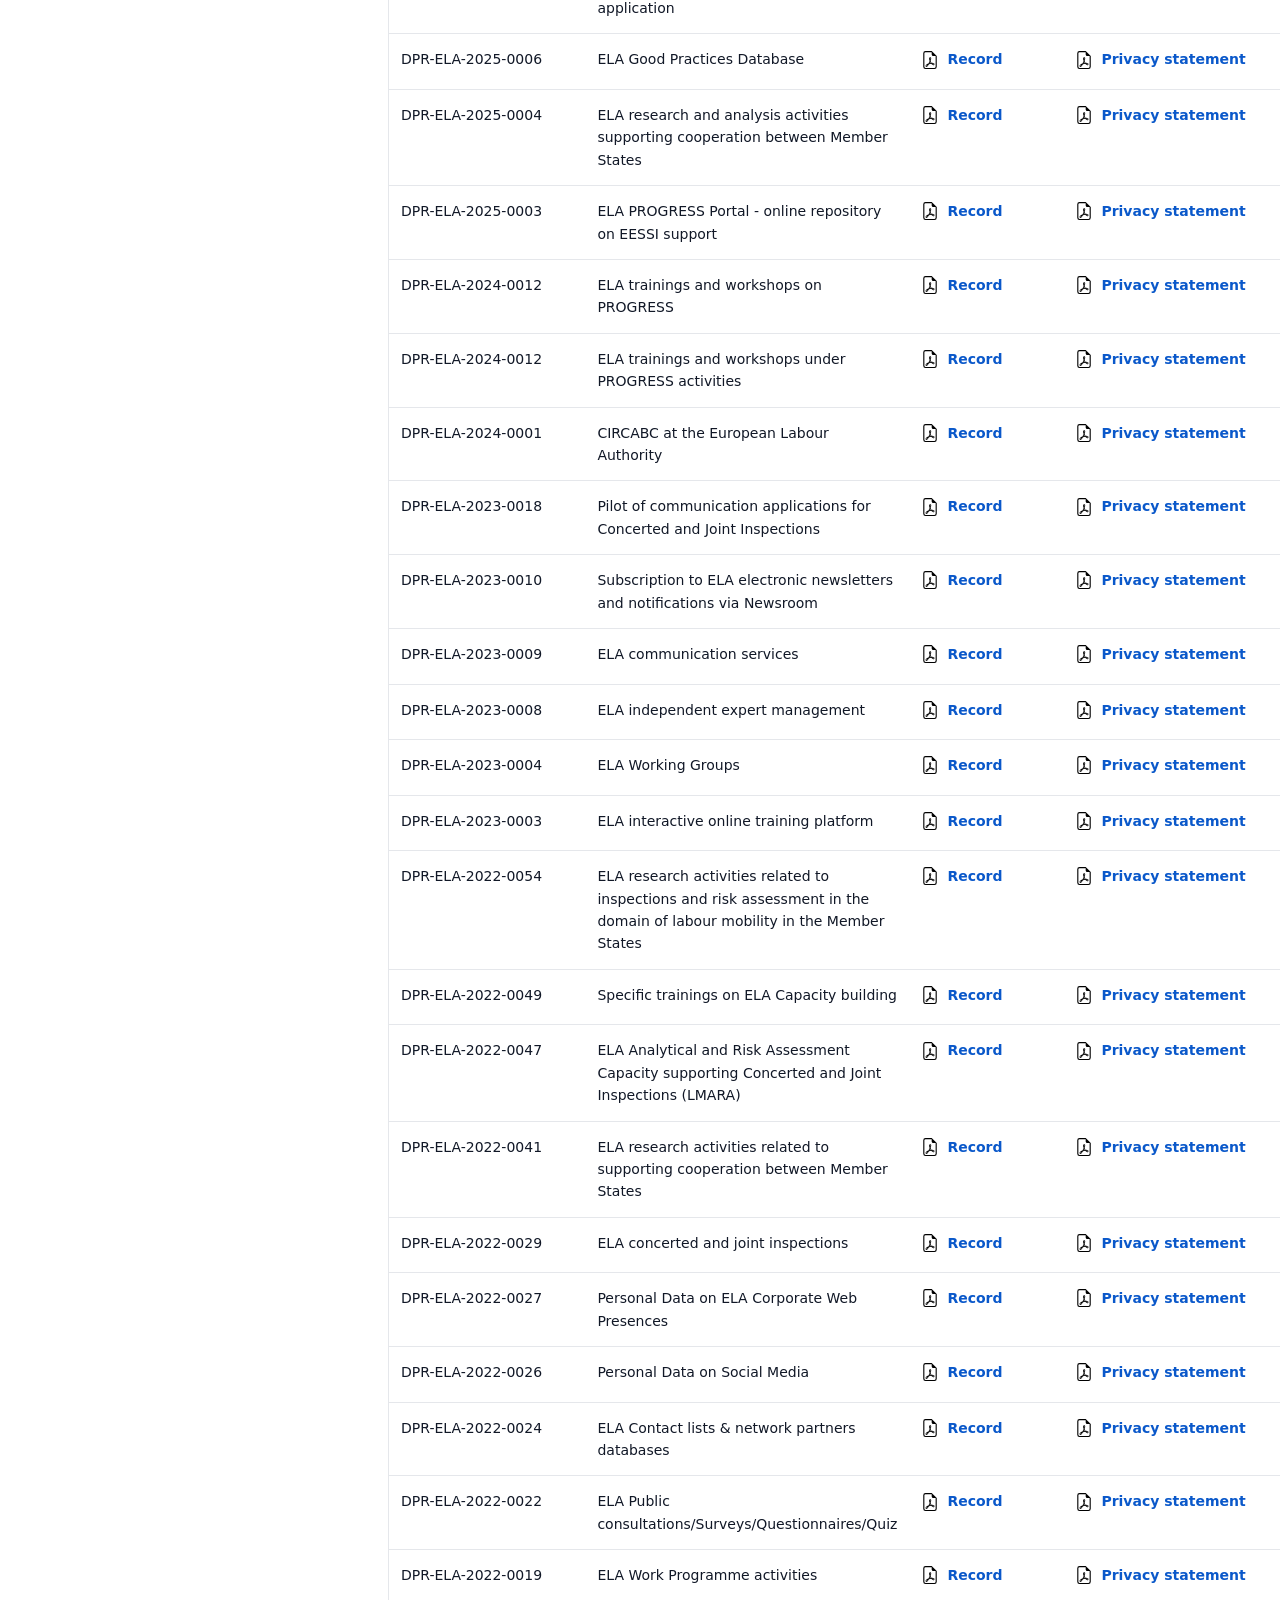
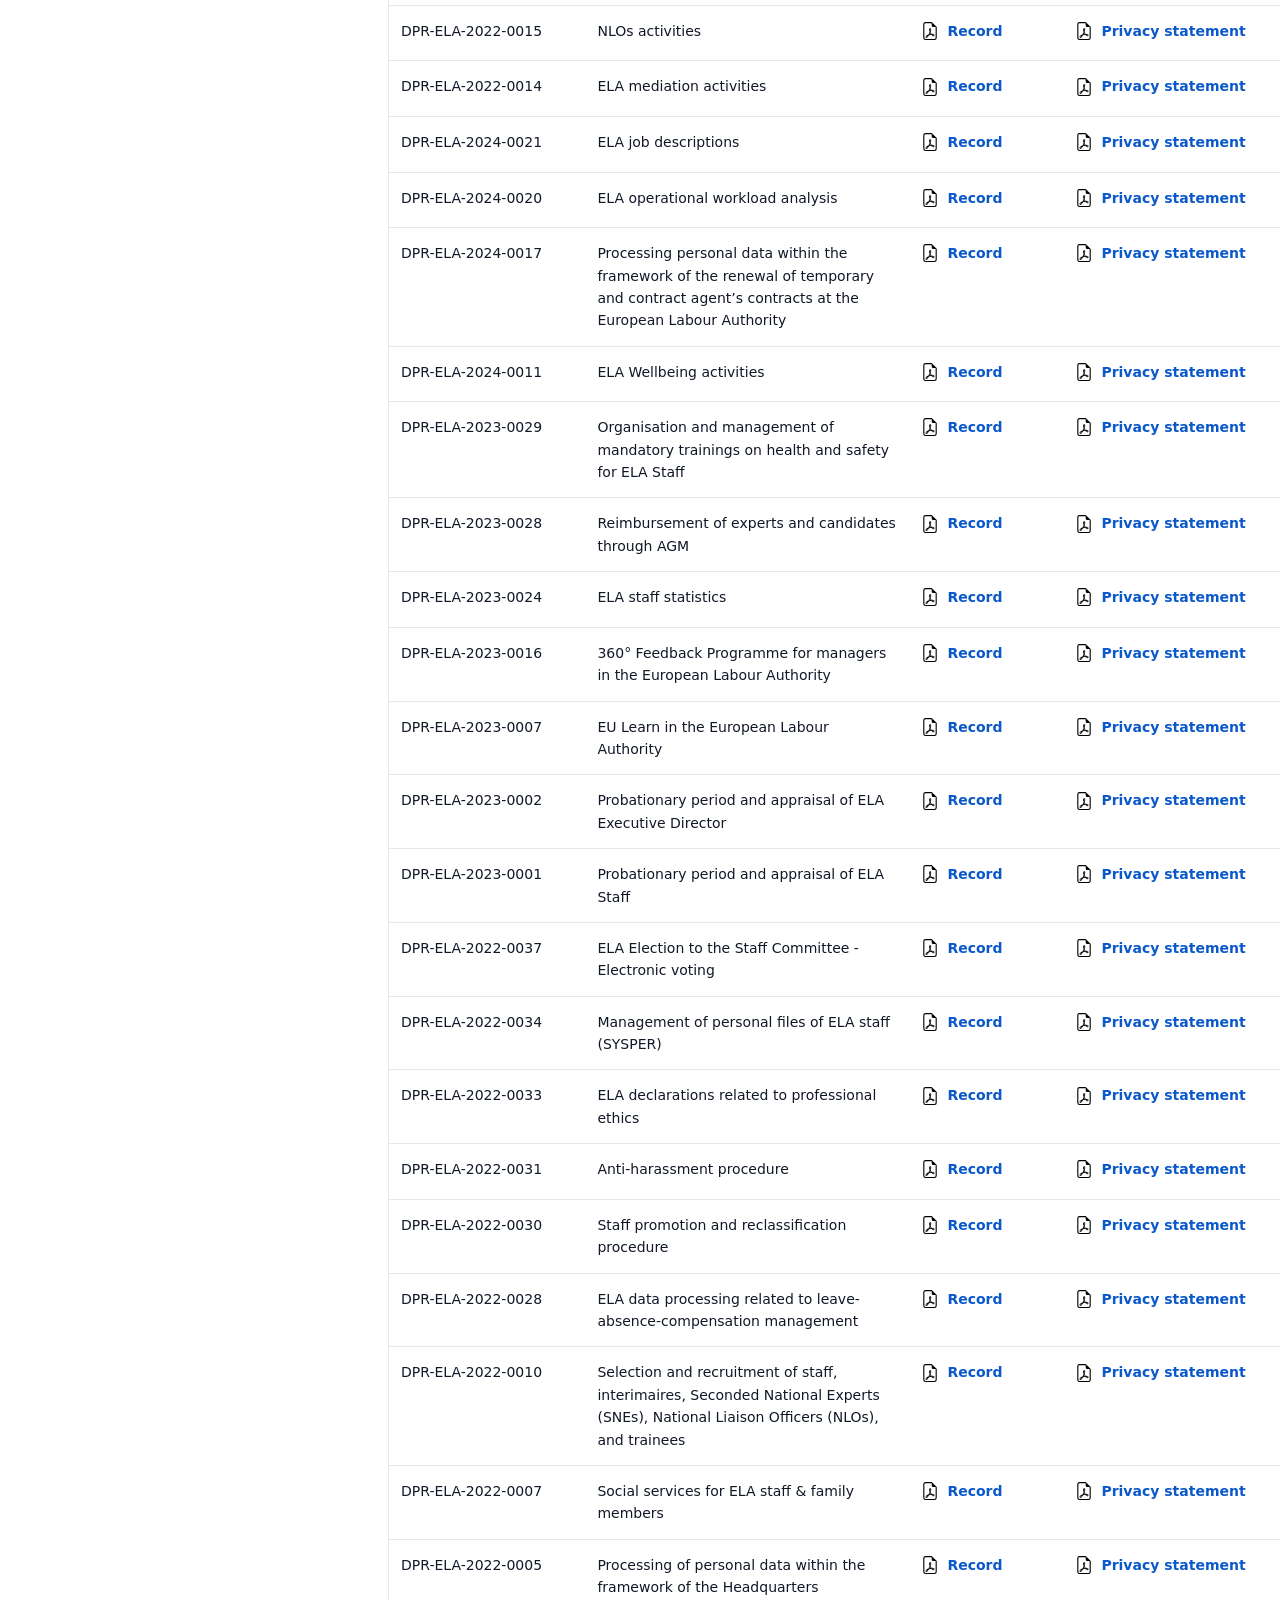
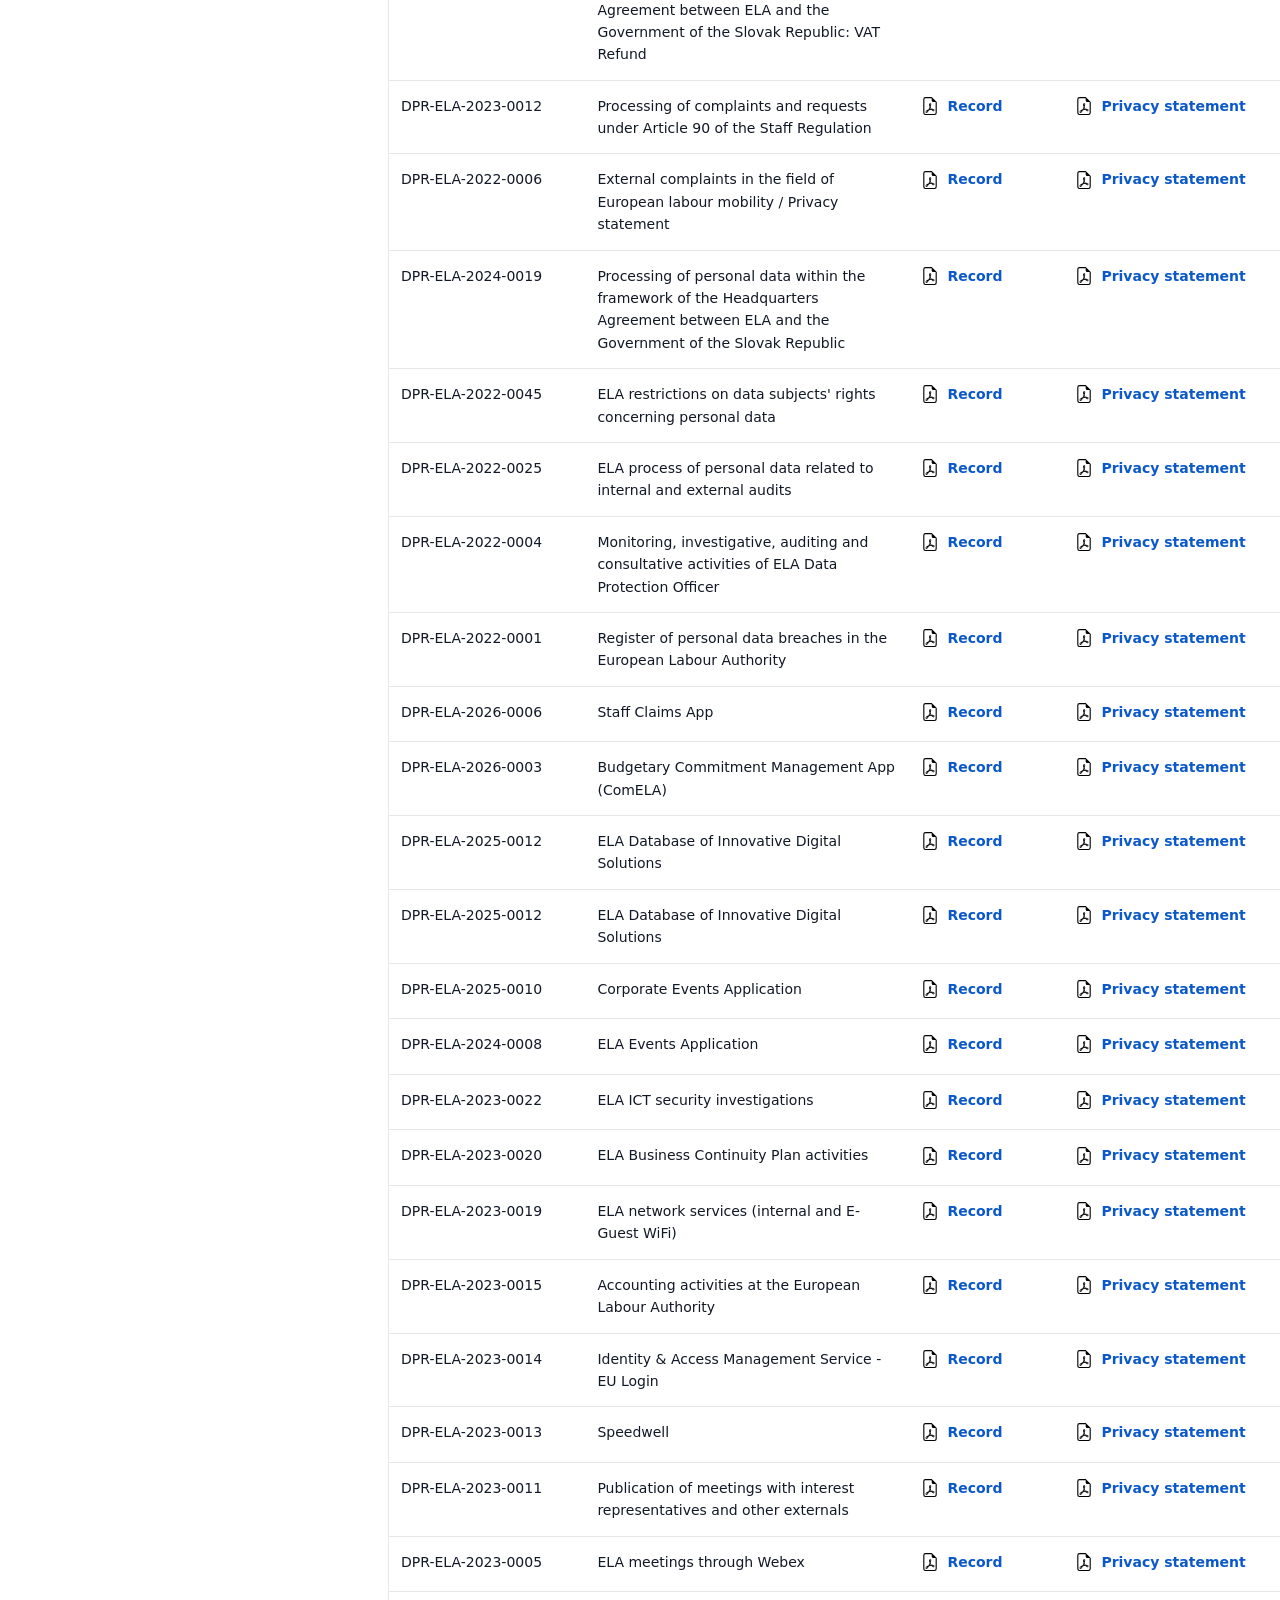
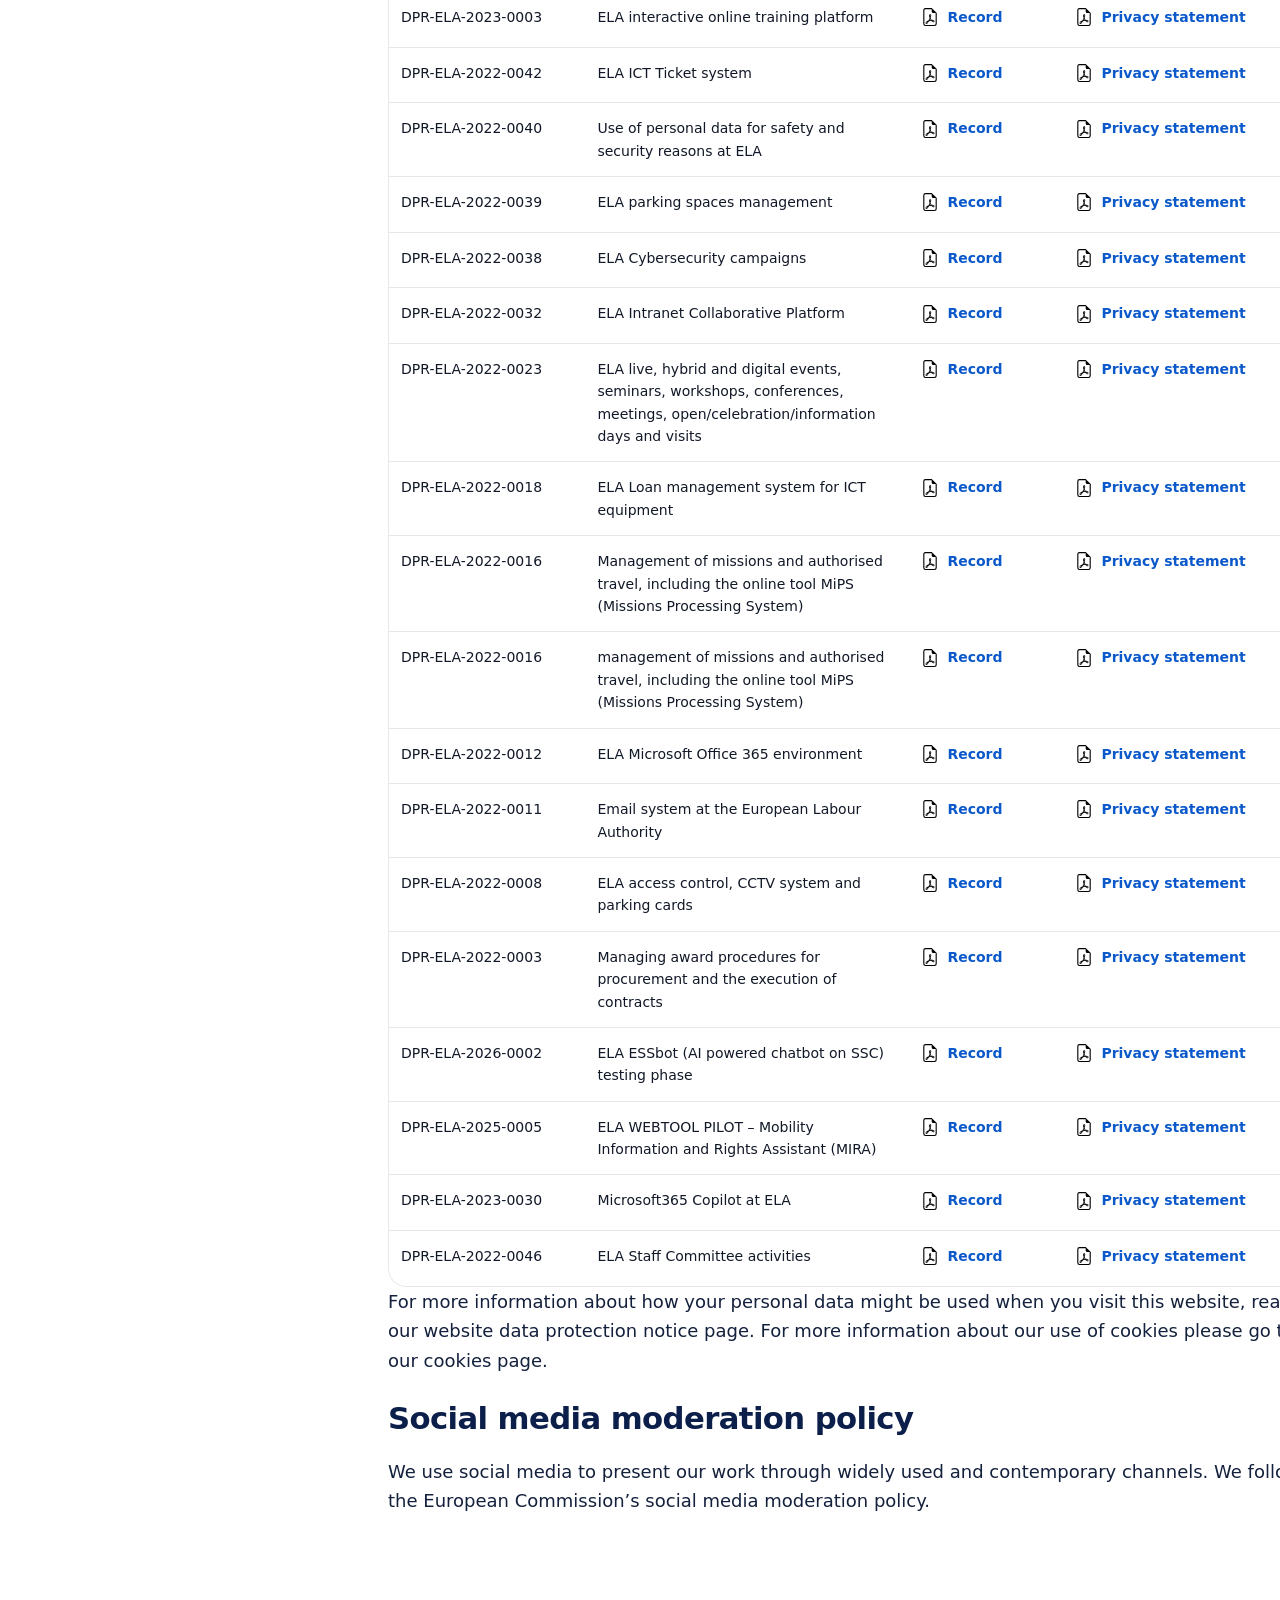
==== commit 74b755e7: "Update index.html" ====
--- a/index.html
+++ b/index.html
@@ -247,6 +247,7 @@
 <tr><td>DPR-ELA-2023-0010</td><td>Subscription to ELA electronic newsletters and notifications via Newsroom</td><td><a class="doc-link" href="#"><img class="pdf-svg" src="file-earmark-pdf.svg" alt=""><span>Record</span></a></td><td><a class="doc-link" href="#"><img class="pdf-svg" src="file-earmark-pdf.svg" alt=""><span>Privacy statement</span></a></td><td>Operations</td></tr>
 <tr><td>DPR-ELA-2023-0009</td><td>ELA communication services</td><td><a class="doc-link" href="#"><img class="pdf-svg" src="file-earmark-pdf.svg" alt=""><span>Record</span></a></td><td><a class="doc-link" href="#"><img class="pdf-svg" src="file-earmark-pdf.svg" alt=""><span>Privacy statement</span></a></td><td>Operations</td></tr>
 <tr><td>DPR-ELA-2023-0008</td><td>ELA independent expert management</td><td><a class="doc-link" href="#"><img class="pdf-svg" src="file-earmark-pdf.svg" alt=""><span>Record</span></a></td><td><a class="doc-link" href="#"><img class="pdf-svg" src="file-earmark-pdf.svg" alt=""><span>Privacy statement</span></a></td><td>Operations</td></tr>
+<tr><td>DPR-ELA-2023-0004</td><td>ELA Working Groups</td><td><a class="doc-link" href="#"><img class="pdf-svg" src="file-earmark-pdf.svg" alt=""><span>Record</span></a></td><td><a class="doc-link" href="#"><img class="pdf-svg" src="file-earmark-pdf.svg" alt=""><span>Privacy statement</span></a></td><td>Independent mandated functions</td></tr>
 <tr><td>DPR-ELA-2023-0003</td><td>ELA interactive online training platform</td><td><a class="doc-link" href="#"><img class="pdf-svg" src="file-earmark-pdf.svg" alt=""><span>Record</span></a></td><td><a class="doc-link" href="#"><img class="pdf-svg" src="file-earmark-pdf.svg" alt=""><span>Privacy statement</span></a></td><td>Operations</td></tr>
 <tr><td>DPR-ELA-2022-0054</td><td>ELA research activities related to inspections and risk assessment in the domain of labour mobility in the Member States</td><td><a class="doc-link" href="#"><img class="pdf-svg" src="file-earmark-pdf.svg" alt=""><span>Record</span></a></td><td><a class="doc-link" href="#"><img class="pdf-svg" src="file-earmark-pdf.svg" alt=""><span>Privacy statement</span></a></td><td>Operations</td></tr>
 <tr><td>DPR-ELA-2022-0049</td><td>Specific trainings on ELA Capacity building</td><td><a class="doc-link" href="#"><img class="pdf-svg" src="file-earmark-pdf.svg" alt=""><span>Record</span></a></td><td><a class="doc-link" href="#"><img class="pdf-svg" src="file-earmark-pdf.svg" alt=""><span>Privacy statement</span></a></td><td>Operations</td></tr>
@@ -282,14 +283,15 @@
 <tr><td>DPR-ELA-2022-0007</td><td>Social services for ELA staff &amp; family members</td><td><a class="doc-link" href="#"><img class="pdf-svg" src="file-earmark-pdf.svg" alt=""><span>Record</span></a></td><td><a class="doc-link" href="#"><img class="pdf-svg" src="file-earmark-pdf.svg" alt=""><span>Privacy statement</span></a></td><td>Human Resources</td></tr>
 <tr><td>DPR-ELA-2022-0005</td><td>Processing of personal data within the framework of the Headquarters Agreement between ELA and the Government of the Slovak Republic: VAT Refund</td><td><a class="doc-link" href="#"><img class="pdf-svg" src="file-earmark-pdf.svg" alt=""><span>Record</span></a></td><td><a class="doc-link" href="#"><img class="pdf-svg" src="file-earmark-pdf.svg" alt=""><span>Privacy statement</span></a></td><td>Human Resources</td></tr>
 
+<tr><td>DPR-ELA-2023-0012</td><td>Processing of complaints and requests under Article 90 of the Staff Regulation</td><td><a class="doc-link" href="#"><img class="pdf-svg" src="file-earmark-pdf.svg" alt=""><span>Record</span></a></td><td><a class="doc-link" href="#"><img class="pdf-svg" src="file-earmark-pdf.svg" alt=""><span>Privacy statement</span></a></td><td>Legal and Regulatory Affairs</td></tr>
+<tr><td>DPR-ELA-2022-0006</td><td>External complaints in the field of European labour mobility / Privacy statement</td><td><a class="doc-link" href="#"><img class="pdf-svg" src="file-earmark-pdf.svg" alt=""><span>Record</span></a></td><td><a class="doc-link" href="#"><img class="pdf-svg" src="file-earmark-pdf.svg" alt=""><span>Privacy statement</span></a></td><td>Legal and Regulatory Affairs</td></tr>
+
 <tr><td>DPR-ELA-2024-0019</td><td>Processing of personal data within the framework of the Headquarters Agreement between ELA and the Government of the Slovak Republic</td><td><a class="doc-link" href="#"><img class="pdf-svg" src="file-earmark-pdf.svg" alt=""><span>Record</span></a></td><td><a class="doc-link" href="#"><img class="pdf-svg" src="file-earmark-pdf.svg" alt=""><span>Privacy statement</span></a></td><td>Legal and Regulatory Affairs</td></tr>
-<tr><td>DPR-ELA-2023-0012</td><td>Processing of complaints and requests under Article 90 of the Staff Regulation</td><td><a class="doc-link" href="#"><img class="pdf-svg" src="file-earmark-pdf.svg" alt=""><span>Record</span></a></td><td><a class="doc-link" href="#"><img class="pdf-svg" src="file-earmark-pdf.svg" alt=""><span>Privacy statement</span></a></td><td>Legal and Regulatory Affairs</td></tr>
 <tr><td>DPR-ELA-2022-0045</td><td>ELA restrictions on data subjects' rights concerning personal data</td><td><a class="doc-link" href="#"><img class="pdf-svg" src="file-earmark-pdf.svg" alt=""><span>Record</span></a></td><td><a class="doc-link" href="#"><img class="pdf-svg" src="file-earmark-pdf.svg" alt=""><span>Privacy statement</span></a></td><td>Legal and Regulatory Affairs</td></tr>
 <tr><td>DPR-ELA-2022-0025</td><td>ELA process of personal data related to internal and external audits</td><td><a class="doc-link" href="#"><img class="pdf-svg" src="file-earmark-pdf.svg" alt=""><span>Record</span></a></td><td><a class="doc-link" href="#"><img class="pdf-svg" src="file-earmark-pdf.svg" alt=""><span>Privacy statement</span></a></td><td>Legal and Regulatory Affairs</td></tr>
-<tr><td>DPR-ELA-2022-0006</td><td>External complaints in the field of European labour mobility / Privacy statement</td><td><a class="doc-link" href="#"><img class="pdf-svg" src="file-earmark-pdf.svg" alt=""><span>Record</span></a></td><td><a class="doc-link" href="#"><img class="pdf-svg" src="file-earmark-pdf.svg" alt=""><span>Privacy statement</span></a></td><td>Legal and Regulatory Affairs</td></tr>
 <tr><td>DPR-ELA-2022-0004</td><td>Monitoring, investigative, auditing and consultative activities of ELA Data Protection Officer</td><td><a class="doc-link" href="#"><img class="pdf-svg" src="file-earmark-pdf.svg" alt=""><span>Record</span></a></td><td><a class="doc-link" href="#"><img class="pdf-svg" src="file-earmark-pdf.svg" alt=""><span>Privacy statement</span></a></td><td>Legal and Regulatory Affairs</td></tr>
 <tr><td>DPR-ELA-2022-0001</td><td>Register of personal data breaches in the European Labour Authority</td><td><a class="doc-link" href="#"><img class="pdf-svg" src="file-earmark-pdf.svg" alt=""><span>Record</span></a></td><td><a class="doc-link" href="#"><img class="pdf-svg" src="file-earmark-pdf.svg" alt=""><span>Privacy statement</span></a></td><td>Legal and Regulatory Affairs</td></tr>
-
+  
 <tr><td>DPR-ELA-2026-0006</td><td>Staff Claims App</td><td><a class="doc-link" href="#"><img class="pdf-svg" src="file-earmark-pdf.svg" alt=""><span>Record</span></a></td><td><a class="doc-link" href="#"><img class="pdf-svg" src="file-earmark-pdf.svg" alt=""><span>Privacy statement</span></a></td><td>Corporate Services</td></tr>
 <tr><td>DPR-ELA-2026-0003</td><td>Budgetary Commitment Management App (ComELA)</td><td><a class="doc-link" href="#"><img class="pdf-svg" src="file-earmark-pdf.svg" alt=""><span>Record</span></a></td><td><a class="doc-link" href="#"><img class="pdf-svg" src="file-earmark-pdf.svg" alt=""><span>Privacy statement</span></a></td><td>Corporate Services</td></tr>
 <tr><td>DPR-ELA-2025-0012</td><td>ELA Database of Innovative Digital Solutions</td><td><a class="doc-link" href="#"><img class="pdf-svg" src="file-earmark-pdf.svg" alt=""><span>Record</span></a></td><td><a class="doc-link" href="#"><img class="pdf-svg" src="file-earmark-pdf.svg" alt=""><span>Privacy statement</span></a></td><td>Corporate Services</td></tr>
@@ -323,7 +325,6 @@
 <tr><td>DPR-ELA-2025-0005</td><td>ELA WEBTOOL PILOT – Mobility Information and Rights Assistant (MIRA)</td><td><a class="doc-link" href="#"><img class="pdf-svg" src="file-earmark-pdf.svg" alt=""><span>Record</span></a></td><td><a class="doc-link" href="#"><img class="pdf-svg" src="file-earmark-pdf.svg" alt=""><span>Privacy statement</span></a></td><td>AI Solutions</td></tr>
 <tr><td>DPR-ELA-2023-0030</td><td>Microsoft365 Copilot at ELA</td><td><a class="doc-link" href="#"><img class="pdf-svg" src="file-earmark-pdf.svg" alt=""><span>Record</span></a></td><td><a class="doc-link" href="#"><img class="pdf-svg" src="file-earmark-pdf.svg" alt=""><span>Privacy statement</span></a></td><td>AI Solutions</td></tr>
 
-<tr><td>DPR-ELA-2023-0004</td><td>ELA Working Groups</td><td><a class="doc-link" href="#"><img class="pdf-svg" src="file-earmark-pdf.svg" alt=""><span>Record</span></a></td><td><a class="doc-link" href="#"><img class="pdf-svg" src="file-earmark-pdf.svg" alt=""><span>Privacy statement</span></a></td><td>Independent mandated functions</td></tr>
 <tr><td>DPR-ELA-2022-0046</td><td>ELA Staff Committee activities</td><td><a class="doc-link" href="#"><img class="pdf-svg" src="file-earmark-pdf.svg" alt=""><span>Record</span></a></td><td><a class="doc-link" href="#"><img class="pdf-svg" src="file-earmark-pdf.svg" alt=""><span>Privacy statement</span></a></td><td>Independent mandated functions</td></tr>
 
 </tbody>
@@ -341,7 +342,7 @@
           <p>We use social media to present our work through widely used and contemporary channels. We follow the European Commission’s social media moderation policy.</p>
         </section>
 
-      </main>
+      </div>
     </div>
   </div>
 
--- a/style.css
+++ b/style.css
@@ -433,7 +433,6 @@
   color:blue;
 }
 
-/* responsive */
 @media (max-width: 900px){
   .contacts-grid{
     grid-template-columns:1fr;
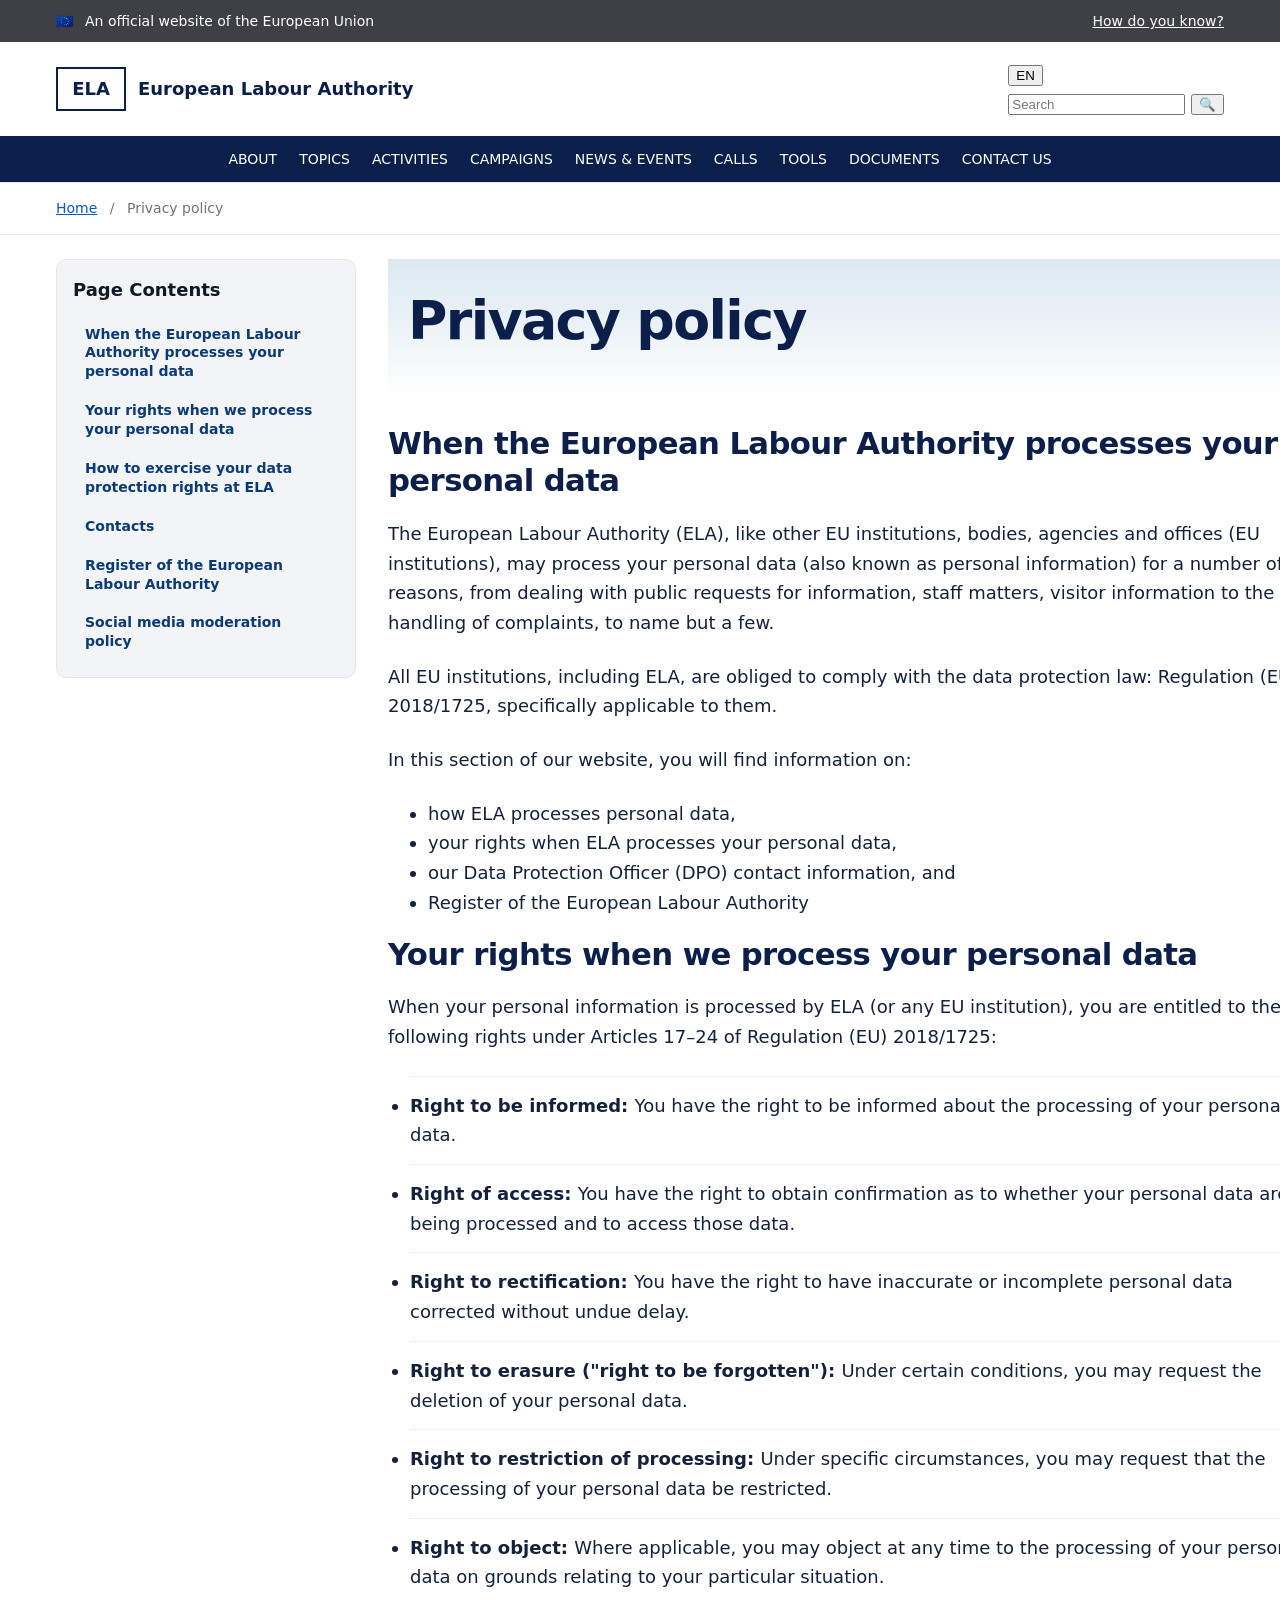
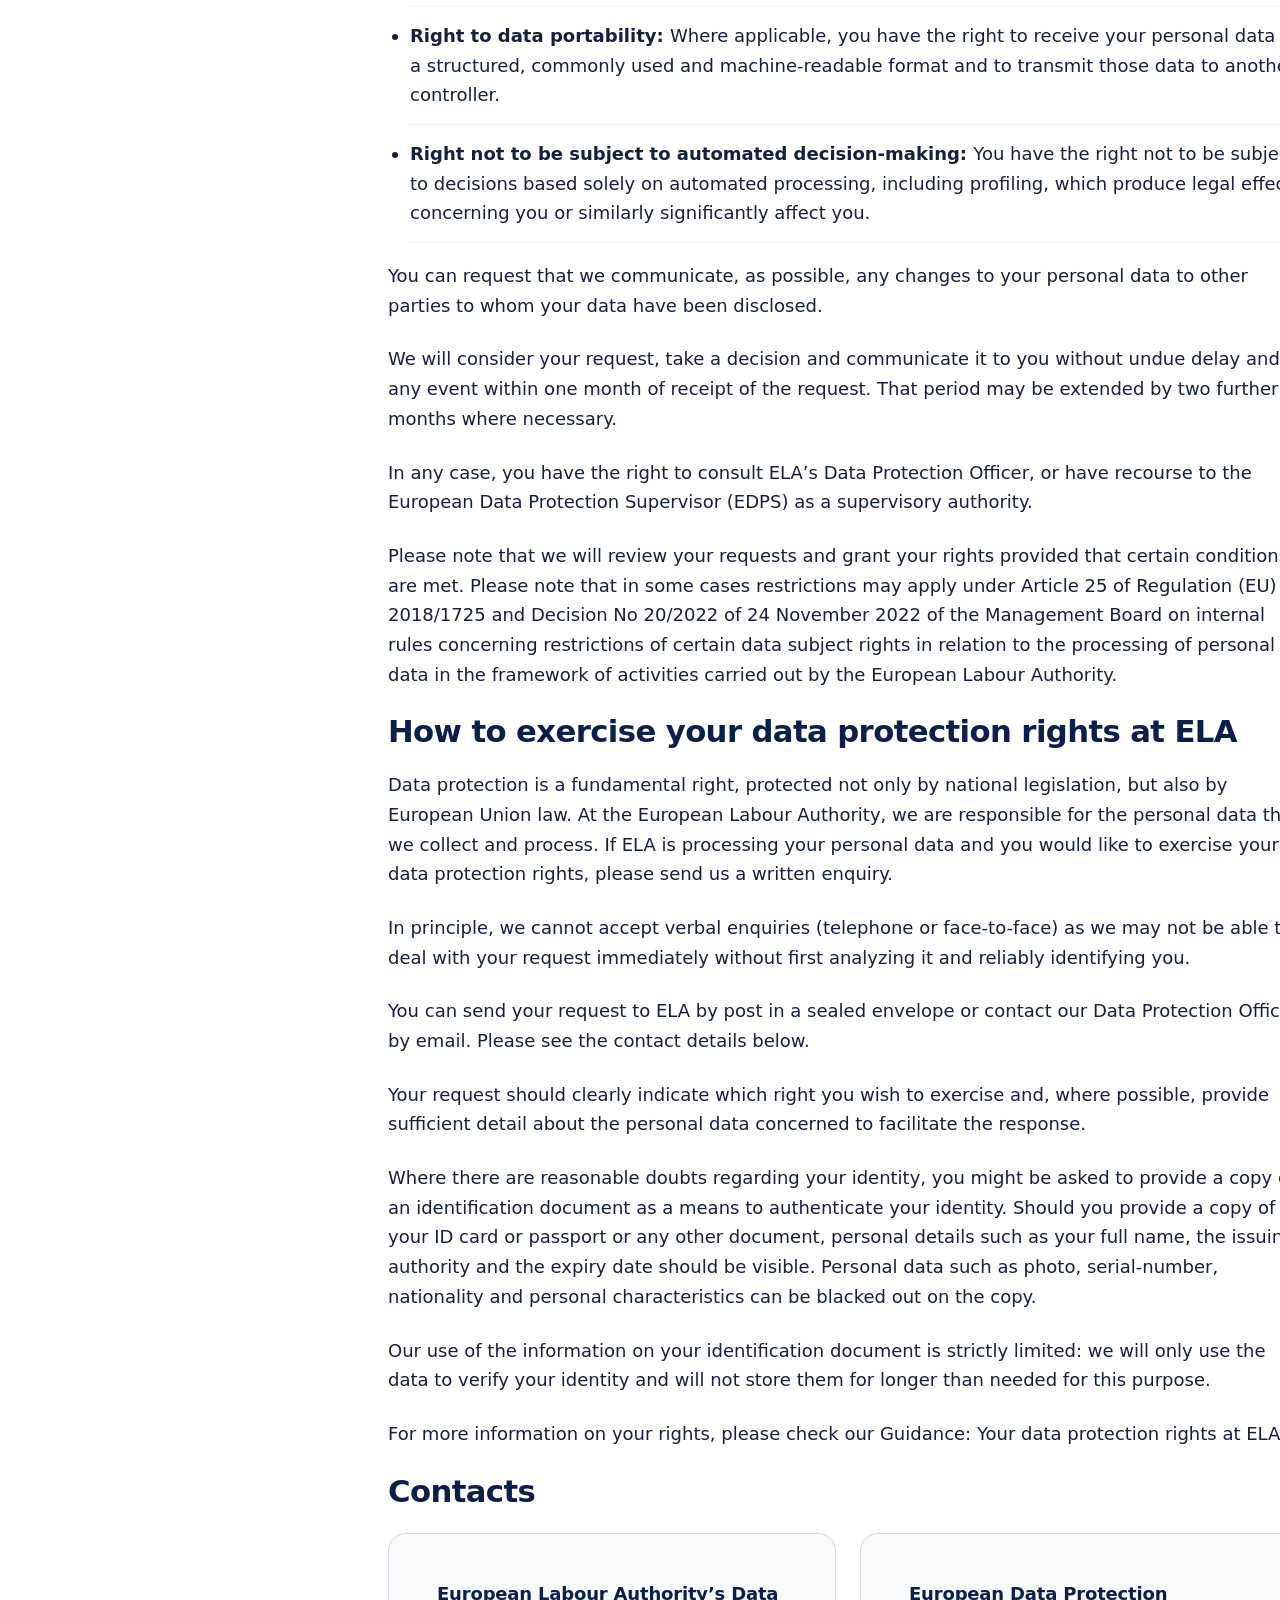
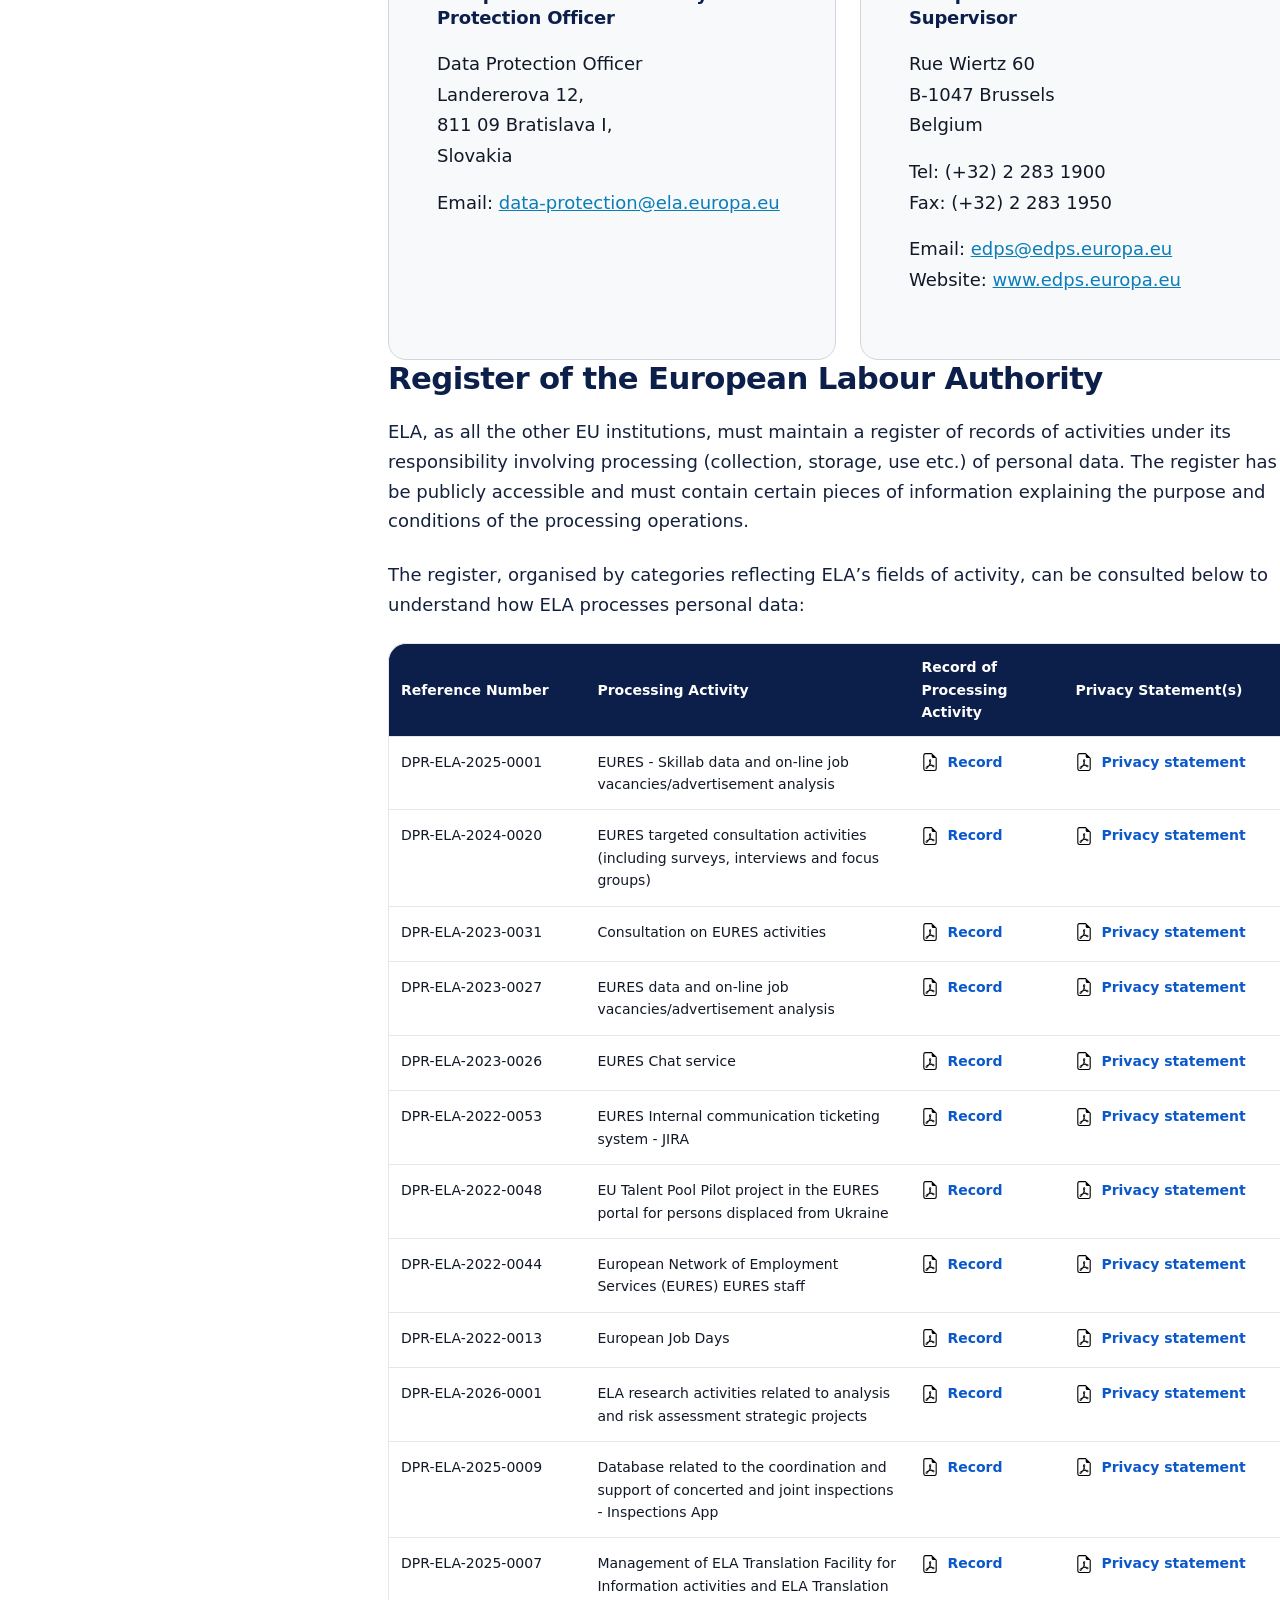
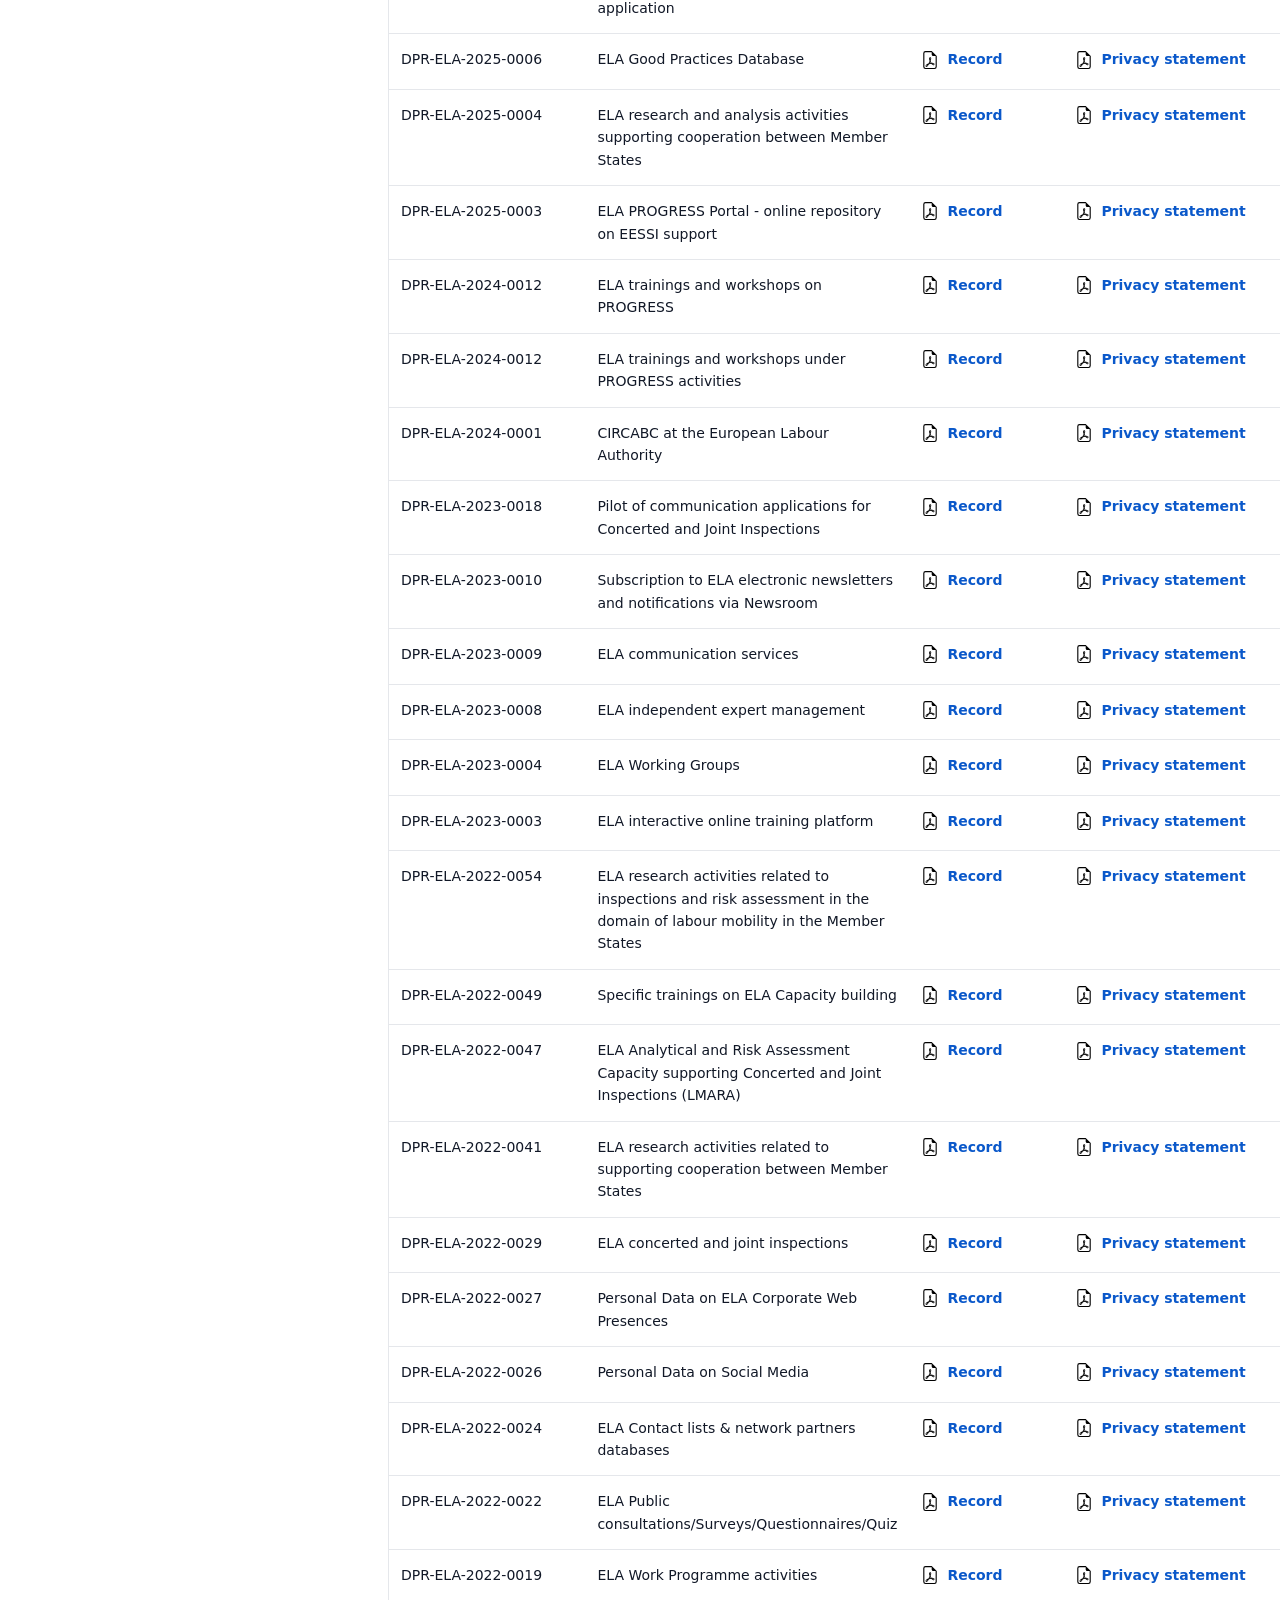
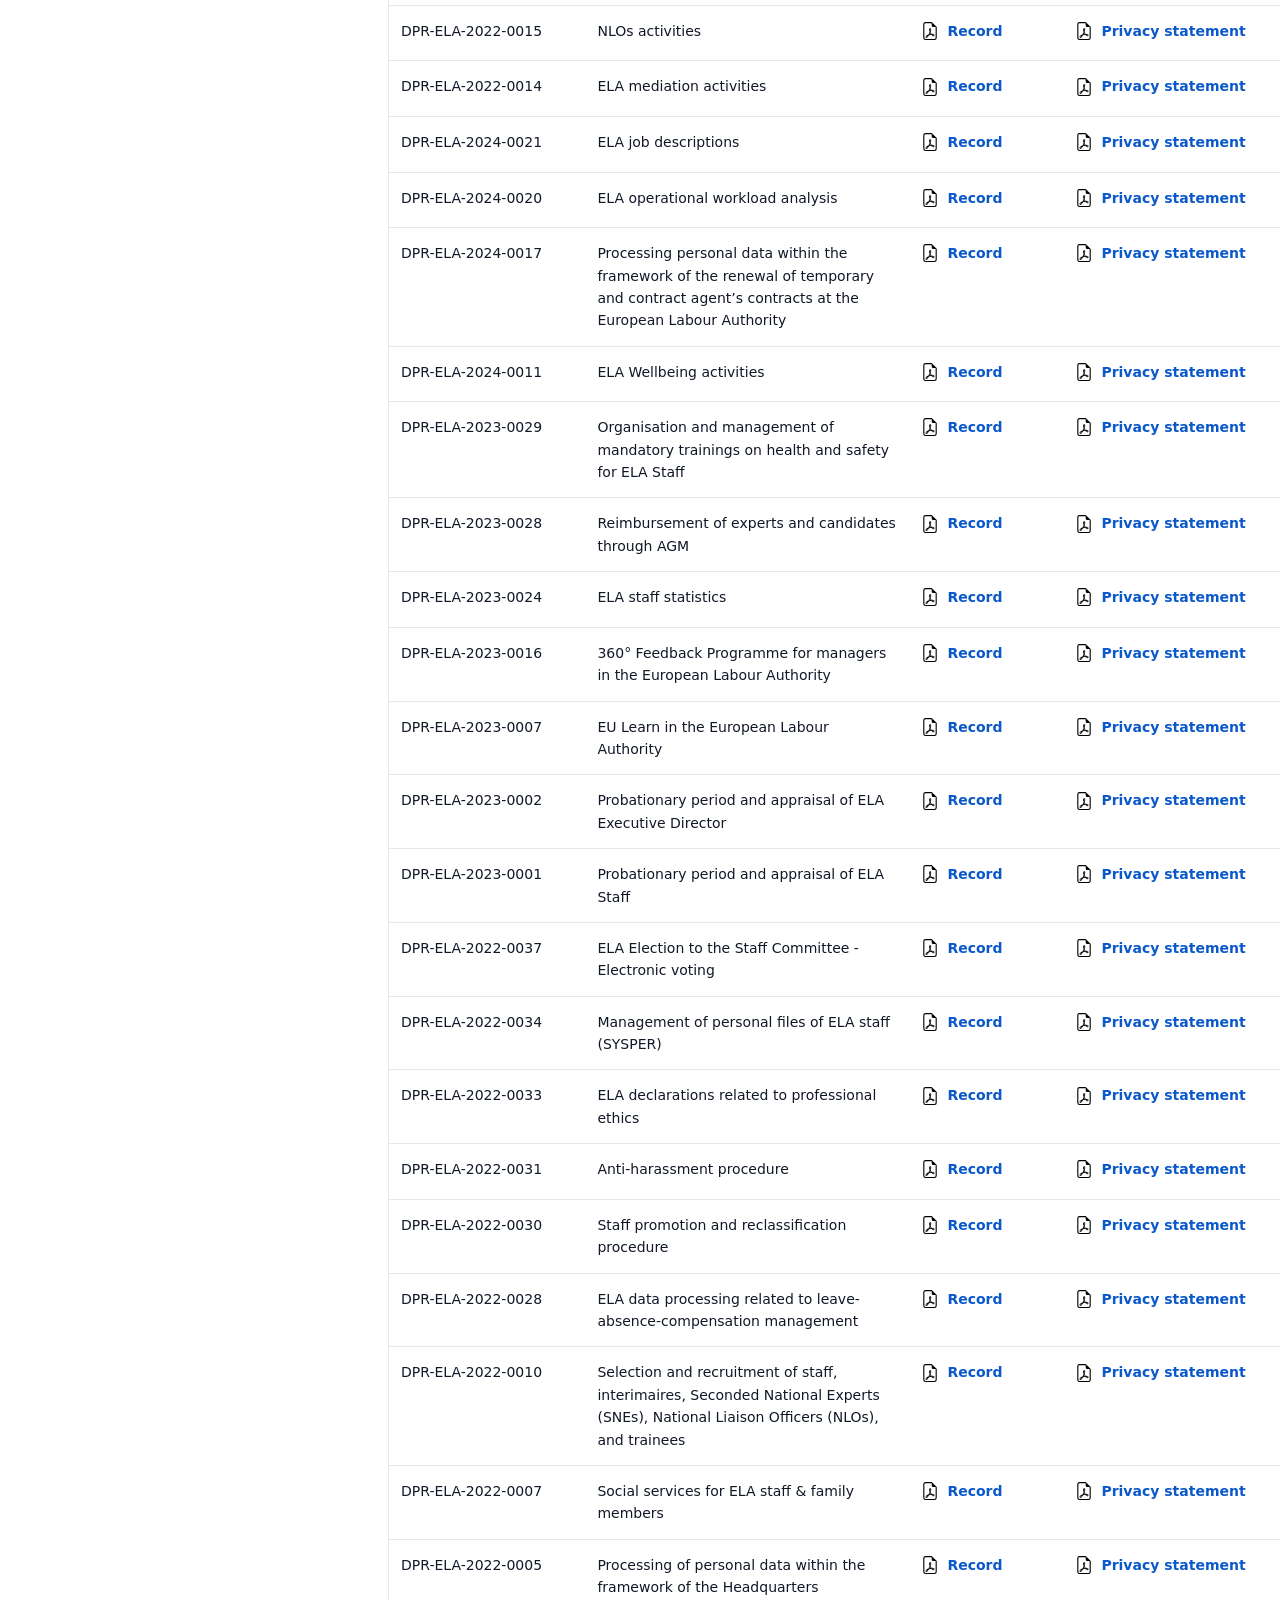
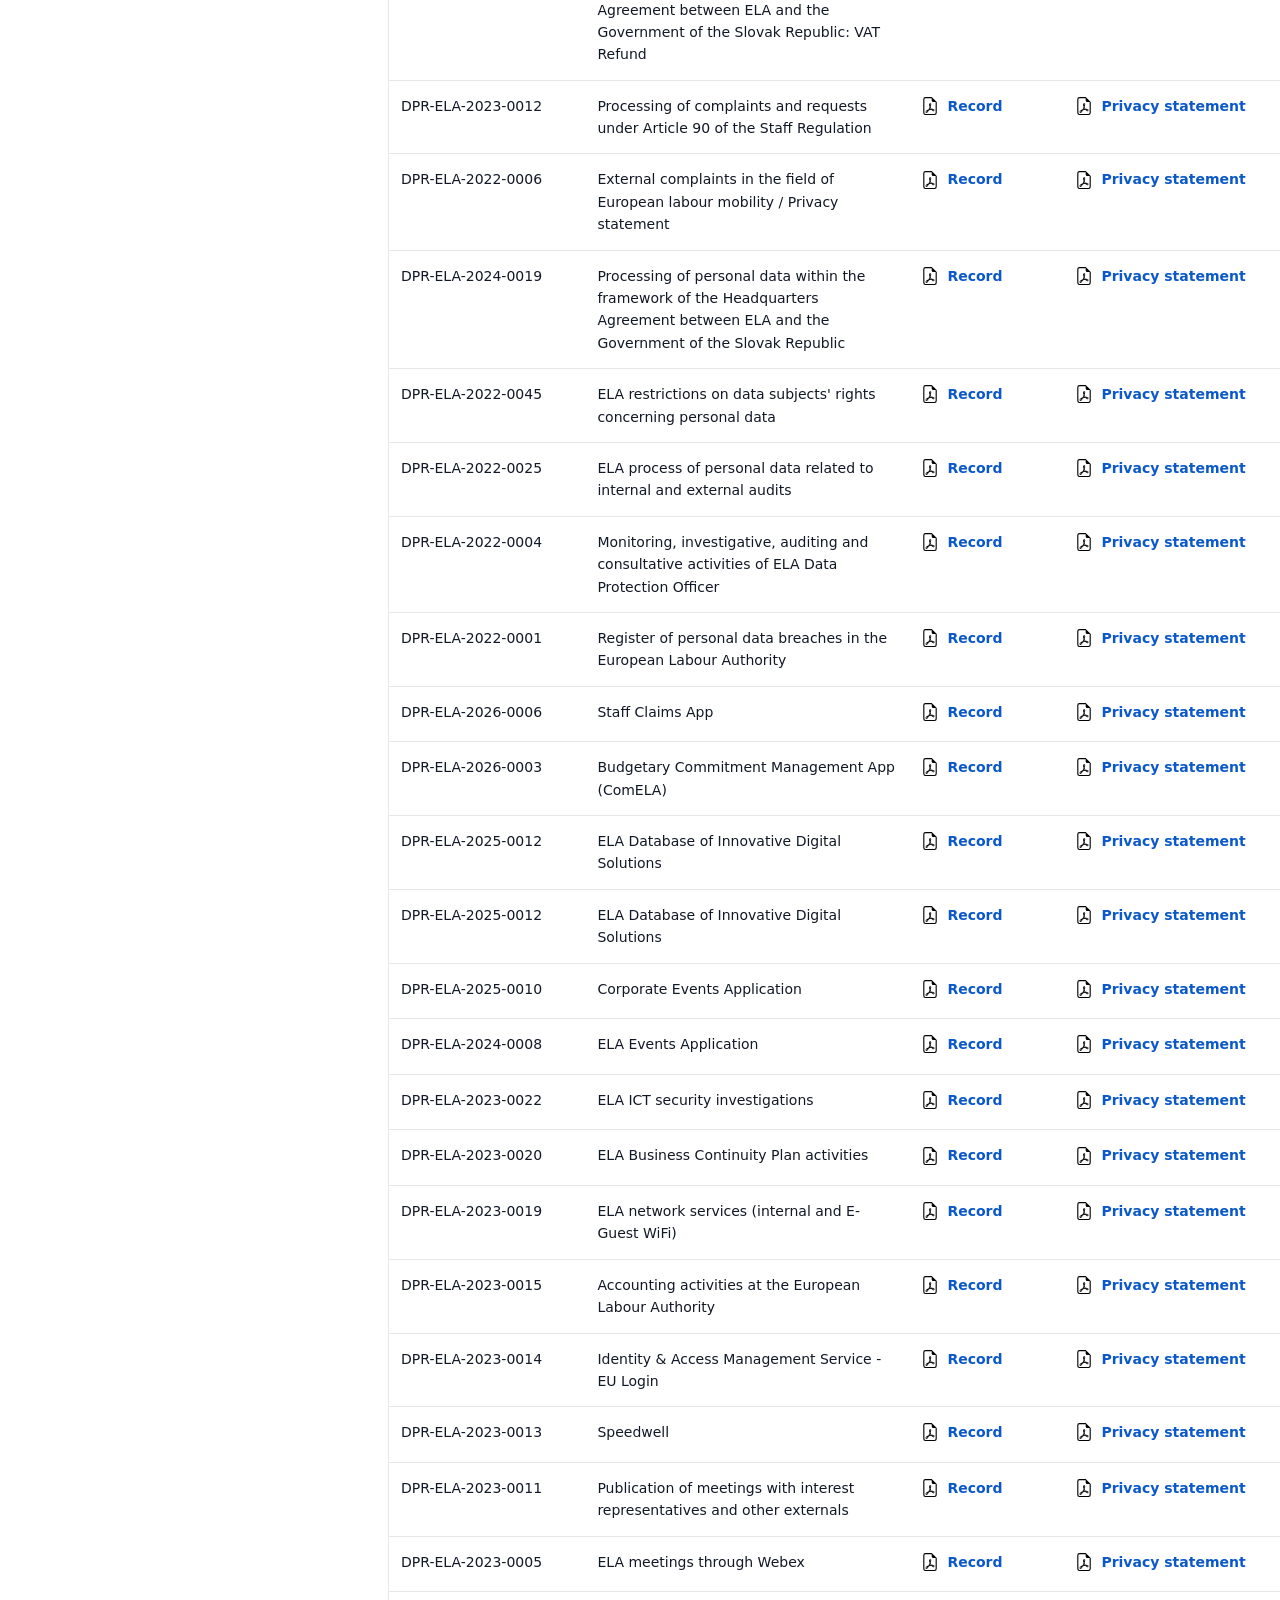
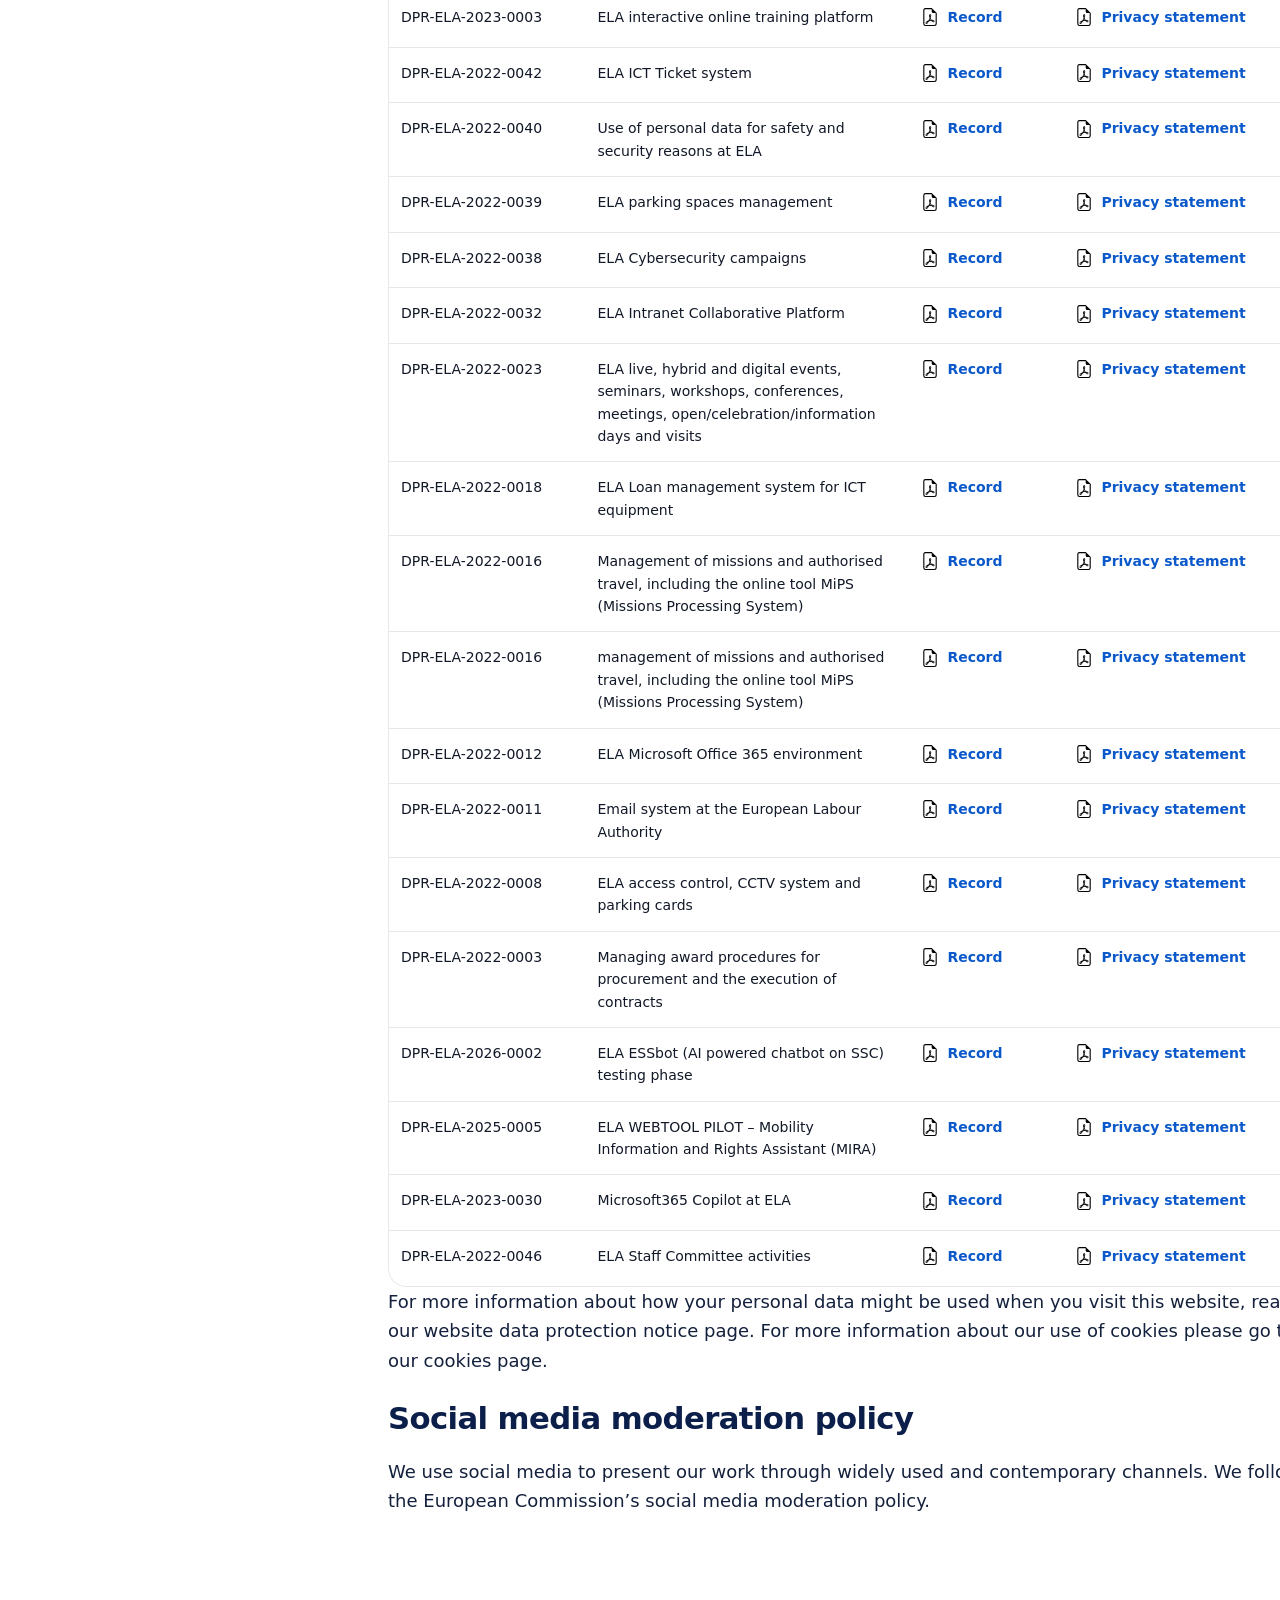
==== commit ce850d3f: "Update index.html" ====
--- a/index.html
+++ b/index.html
@@ -286,11 +286,11 @@
 <tr><td>DPR-ELA-2023-0012</td><td>Processing of complaints and requests under Article 90 of the Staff Regulation</td><td><a class="doc-link" href="#"><img class="pdf-svg" src="file-earmark-pdf.svg" alt=""><span>Record</span></a></td><td><a class="doc-link" href="#"><img class="pdf-svg" src="file-earmark-pdf.svg" alt=""><span>Privacy statement</span></a></td><td>Legal and Regulatory Affairs</td></tr>
 <tr><td>DPR-ELA-2022-0006</td><td>External complaints in the field of European labour mobility / Privacy statement</td><td><a class="doc-link" href="#"><img class="pdf-svg" src="file-earmark-pdf.svg" alt=""><span>Record</span></a></td><td><a class="doc-link" href="#"><img class="pdf-svg" src="file-earmark-pdf.svg" alt=""><span>Privacy statement</span></a></td><td>Legal and Regulatory Affairs</td></tr>
 
-<tr><td>DPR-ELA-2024-0019</td><td>Processing of personal data within the framework of the Headquarters Agreement between ELA and the Government of the Slovak Republic</td><td><a class="doc-link" href="#"><img class="pdf-svg" src="file-earmark-pdf.svg" alt=""><span>Record</span></a></td><td><a class="doc-link" href="#"><img class="pdf-svg" src="file-earmark-pdf.svg" alt=""><span>Privacy statement</span></a></td><td>Legal and Regulatory Affairs</td></tr>
-<tr><td>DPR-ELA-2022-0045</td><td>ELA restrictions on data subjects' rights concerning personal data</td><td><a class="doc-link" href="#"><img class="pdf-svg" src="file-earmark-pdf.svg" alt=""><span>Record</span></a></td><td><a class="doc-link" href="#"><img class="pdf-svg" src="file-earmark-pdf.svg" alt=""><span>Privacy statement</span></a></td><td>Legal and Regulatory Affairs</td></tr>
-<tr><td>DPR-ELA-2022-0025</td><td>ELA process of personal data related to internal and external audits</td><td><a class="doc-link" href="#"><img class="pdf-svg" src="file-earmark-pdf.svg" alt=""><span>Record</span></a></td><td><a class="doc-link" href="#"><img class="pdf-svg" src="file-earmark-pdf.svg" alt=""><span>Privacy statement</span></a></td><td>Legal and Regulatory Affairs</td></tr>
-<tr><td>DPR-ELA-2022-0004</td><td>Monitoring, investigative, auditing and consultative activities of ELA Data Protection Officer</td><td><a class="doc-link" href="#"><img class="pdf-svg" src="file-earmark-pdf.svg" alt=""><span>Record</span></a></td><td><a class="doc-link" href="#"><img class="pdf-svg" src="file-earmark-pdf.svg" alt=""><span>Privacy statement</span></a></td><td>Legal and Regulatory Affairs</td></tr>
-<tr><td>DPR-ELA-2022-0001</td><td>Register of personal data breaches in the European Labour Authority</td><td><a class="doc-link" href="#"><img class="pdf-svg" src="file-earmark-pdf.svg" alt=""><span>Record</span></a></td><td><a class="doc-link" href="#"><img class="pdf-svg" src="file-earmark-pdf.svg" alt=""><span>Privacy statement</span></a></td><td>Legal and Regulatory Affairs</td></tr>
+<tr><td>DPR-ELA-2024-0019</td><td>Processing of personal data within the framework of the Headquarters Agreement between ELA and the Government of the Slovak Republic</td><td><a class="doc-link" href="#"><img class="pdf-svg" src="file-earmark-pdf.svg" alt=""><span>Record</span></a></td><td><a class="doc-link" href="#"><img class="pdf-svg" src="file-earmark-pdf.svg" alt=""><span>Privacy statement</span></a></td><td>Data Protection</td></tr>
+<tr><td>DPR-ELA-2022-0045</td><td>ELA restrictions on data subjects' rights concerning personal data</td><td><a class="doc-link" href="#"><img class="pdf-svg" src="file-earmark-pdf.svg" alt=""><span>Record</span></a></td><td><a class="doc-link" href="#"><img class="pdf-svg" src="file-earmark-pdf.svg" alt=""><span>Privacy statement</span></a></td><td>Data Protection</td></tr>
+<tr><td>DPR-ELA-2022-0025</td><td>ELA process of personal data related to internal and external audits</td><td><a class="doc-link" href="#"><img class="pdf-svg" src="file-earmark-pdf.svg" alt=""><span>Record</span></a></td><td><a class="doc-link" href="#"><img class="pdf-svg" src="file-earmark-pdf.svg" alt=""><span>Privacy statement</span></a></td><td>Data Protection</td></tr>
+<tr><td>DPR-ELA-2022-0004</td><td>Monitoring, investigative, auditing and consultative activities of ELA Data Protection Officer</td><td><a class="doc-link" href="#"><img class="pdf-svg" src="file-earmark-pdf.svg" alt=""><span>Record</span></a></td><td><a class="doc-link" href="#"><img class="pdf-svg" src="file-earmark-pdf.svg" alt=""><span>Privacy statement</span></a></td><td>Data Protection</td></tr>
+<tr><td>DPR-ELA-2022-0001</td><td>Register of personal data breaches in the European Labour Authority</td><td><a class="doc-link" href="#"><img class="pdf-svg" src="file-earmark-pdf.svg" alt=""><span>Record</span></a></td><td><a class="doc-link" href="#"><img class="pdf-svg" src="file-earmark-pdf.svg" alt=""><span>Privacy statement</span></a></td><td>Data Protection</td></tr>
   
 <tr><td>DPR-ELA-2026-0006</td><td>Staff Claims App</td><td><a class="doc-link" href="#"><img class="pdf-svg" src="file-earmark-pdf.svg" alt=""><span>Record</span></a></td><td><a class="doc-link" href="#"><img class="pdf-svg" src="file-earmark-pdf.svg" alt=""><span>Privacy statement</span></a></td><td>Corporate Services</td></tr>
 <tr><td>DPR-ELA-2026-0003</td><td>Budgetary Commitment Management App (ComELA)</td><td><a class="doc-link" href="#"><img class="pdf-svg" src="file-earmark-pdf.svg" alt=""><span>Record</span></a></td><td><a class="doc-link" href="#"><img class="pdf-svg" src="file-earmark-pdf.svg" alt=""><span>Privacy statement</span></a></td><td>Corporate Services</td></tr>
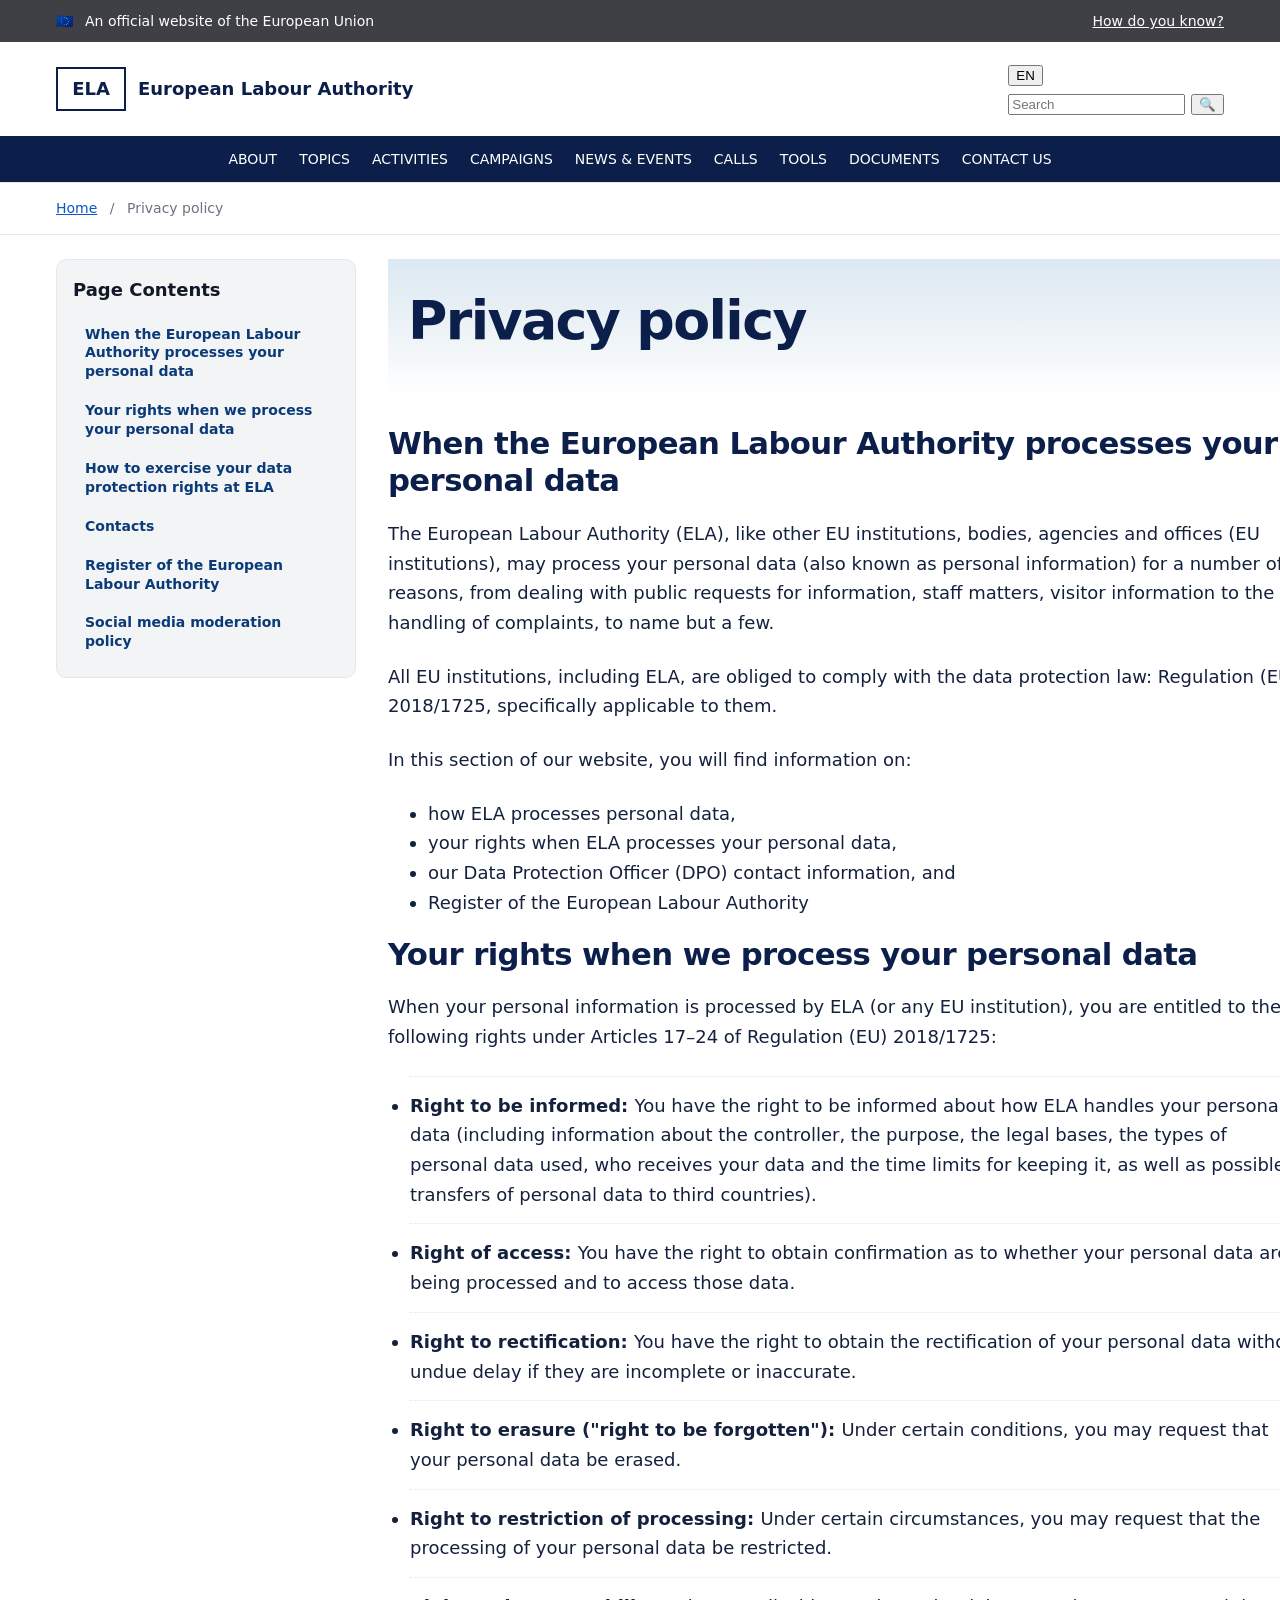
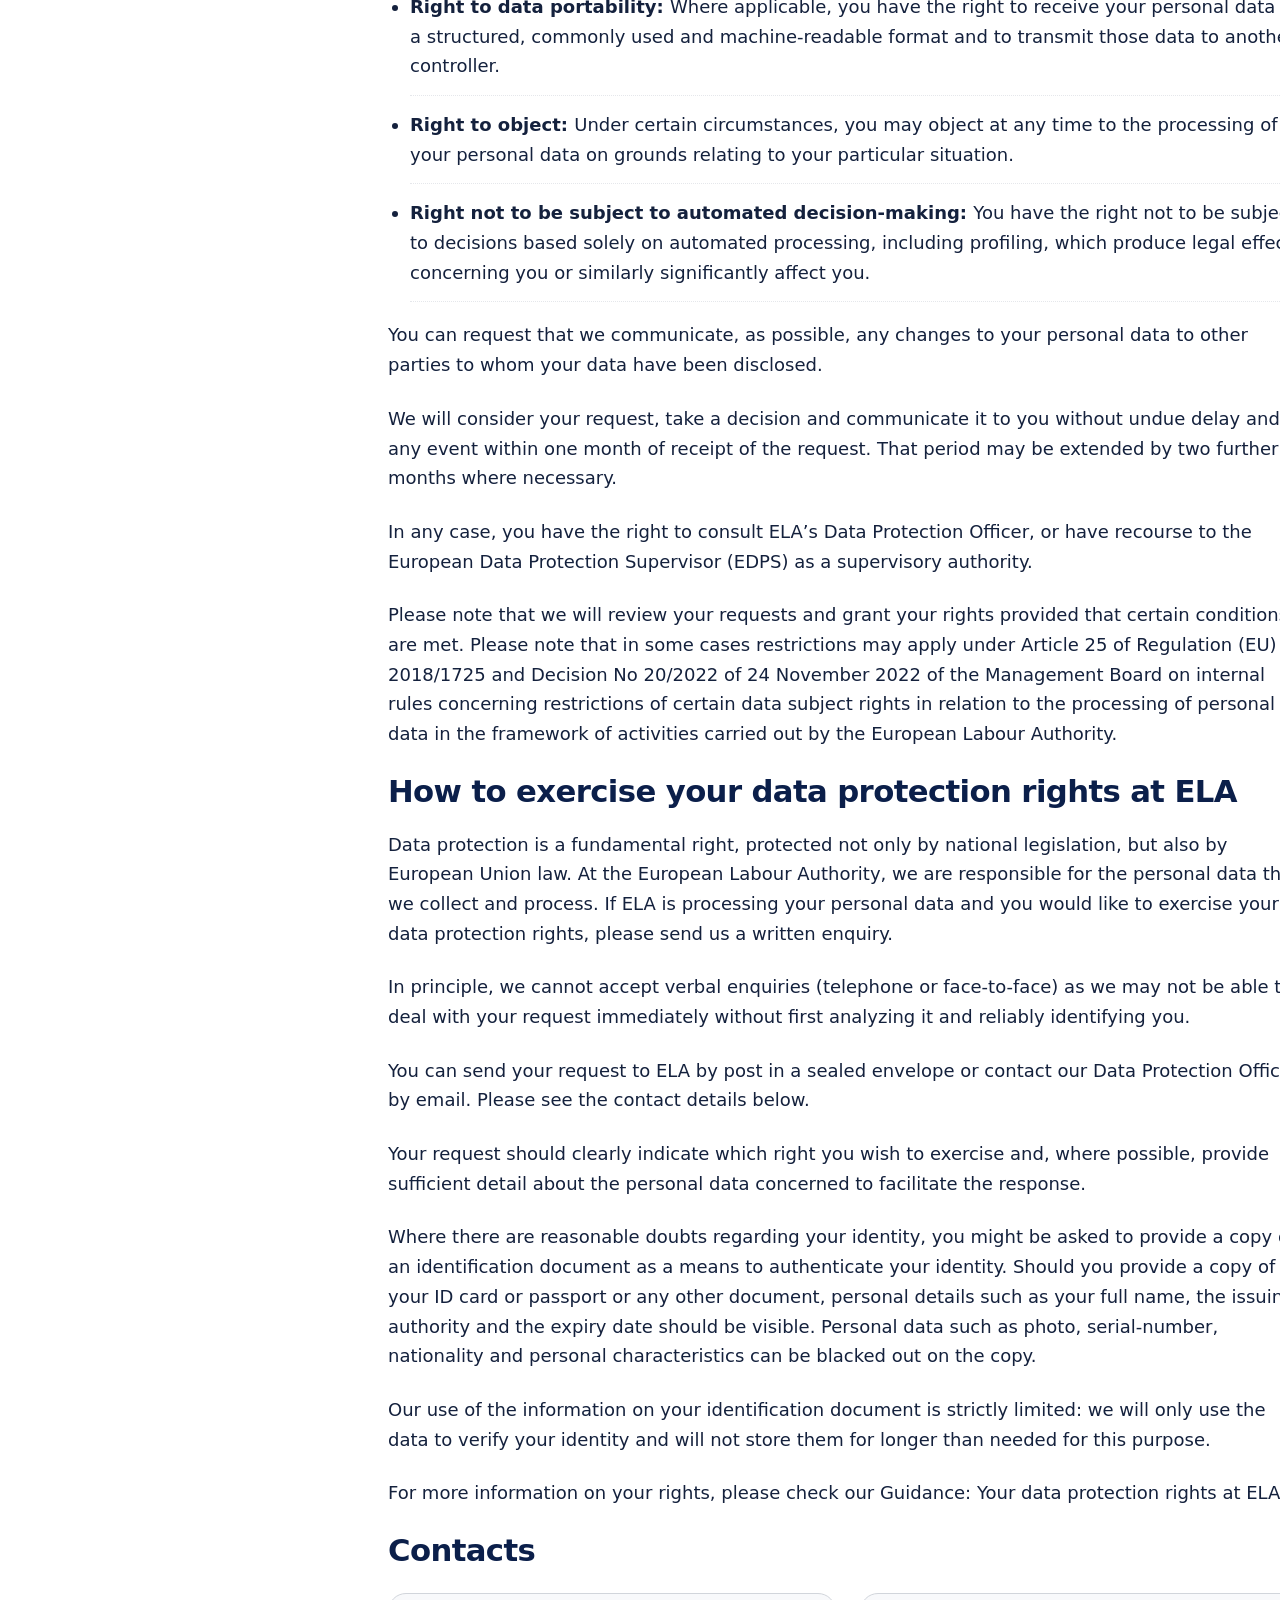
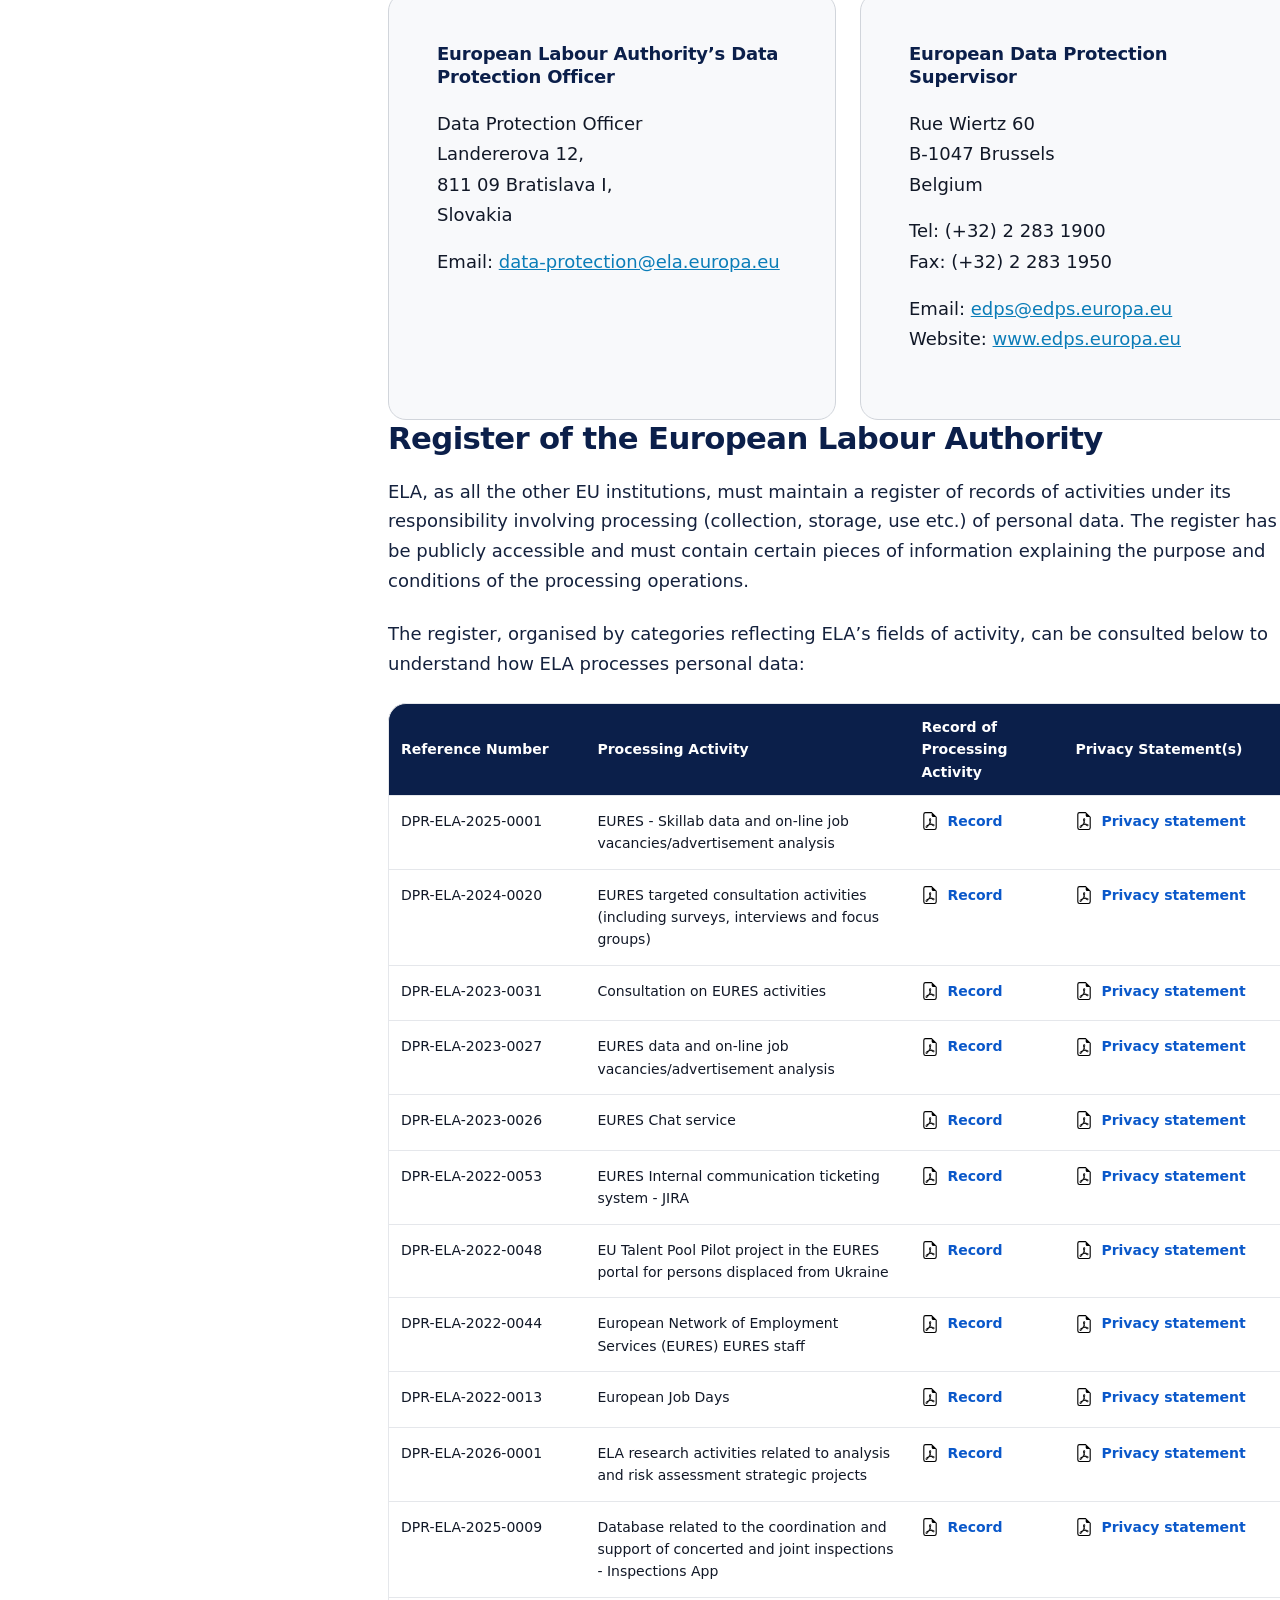
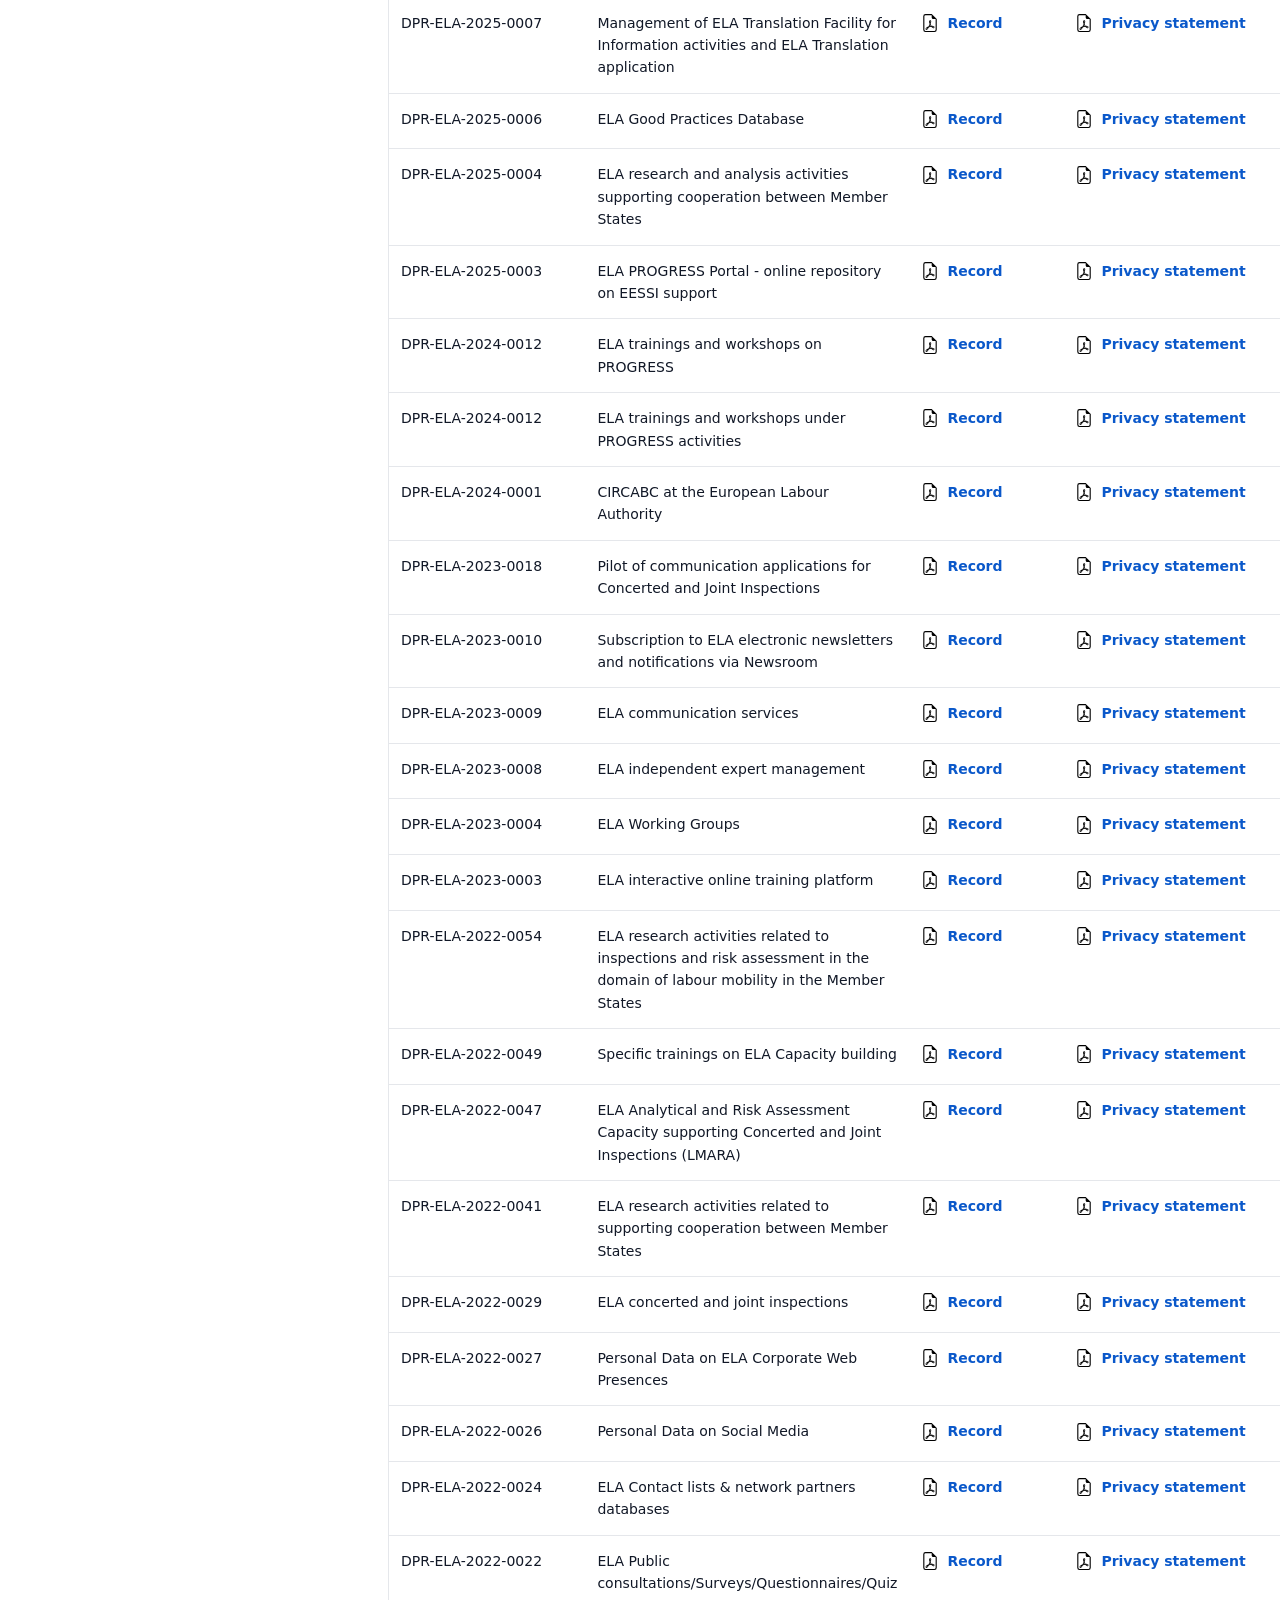
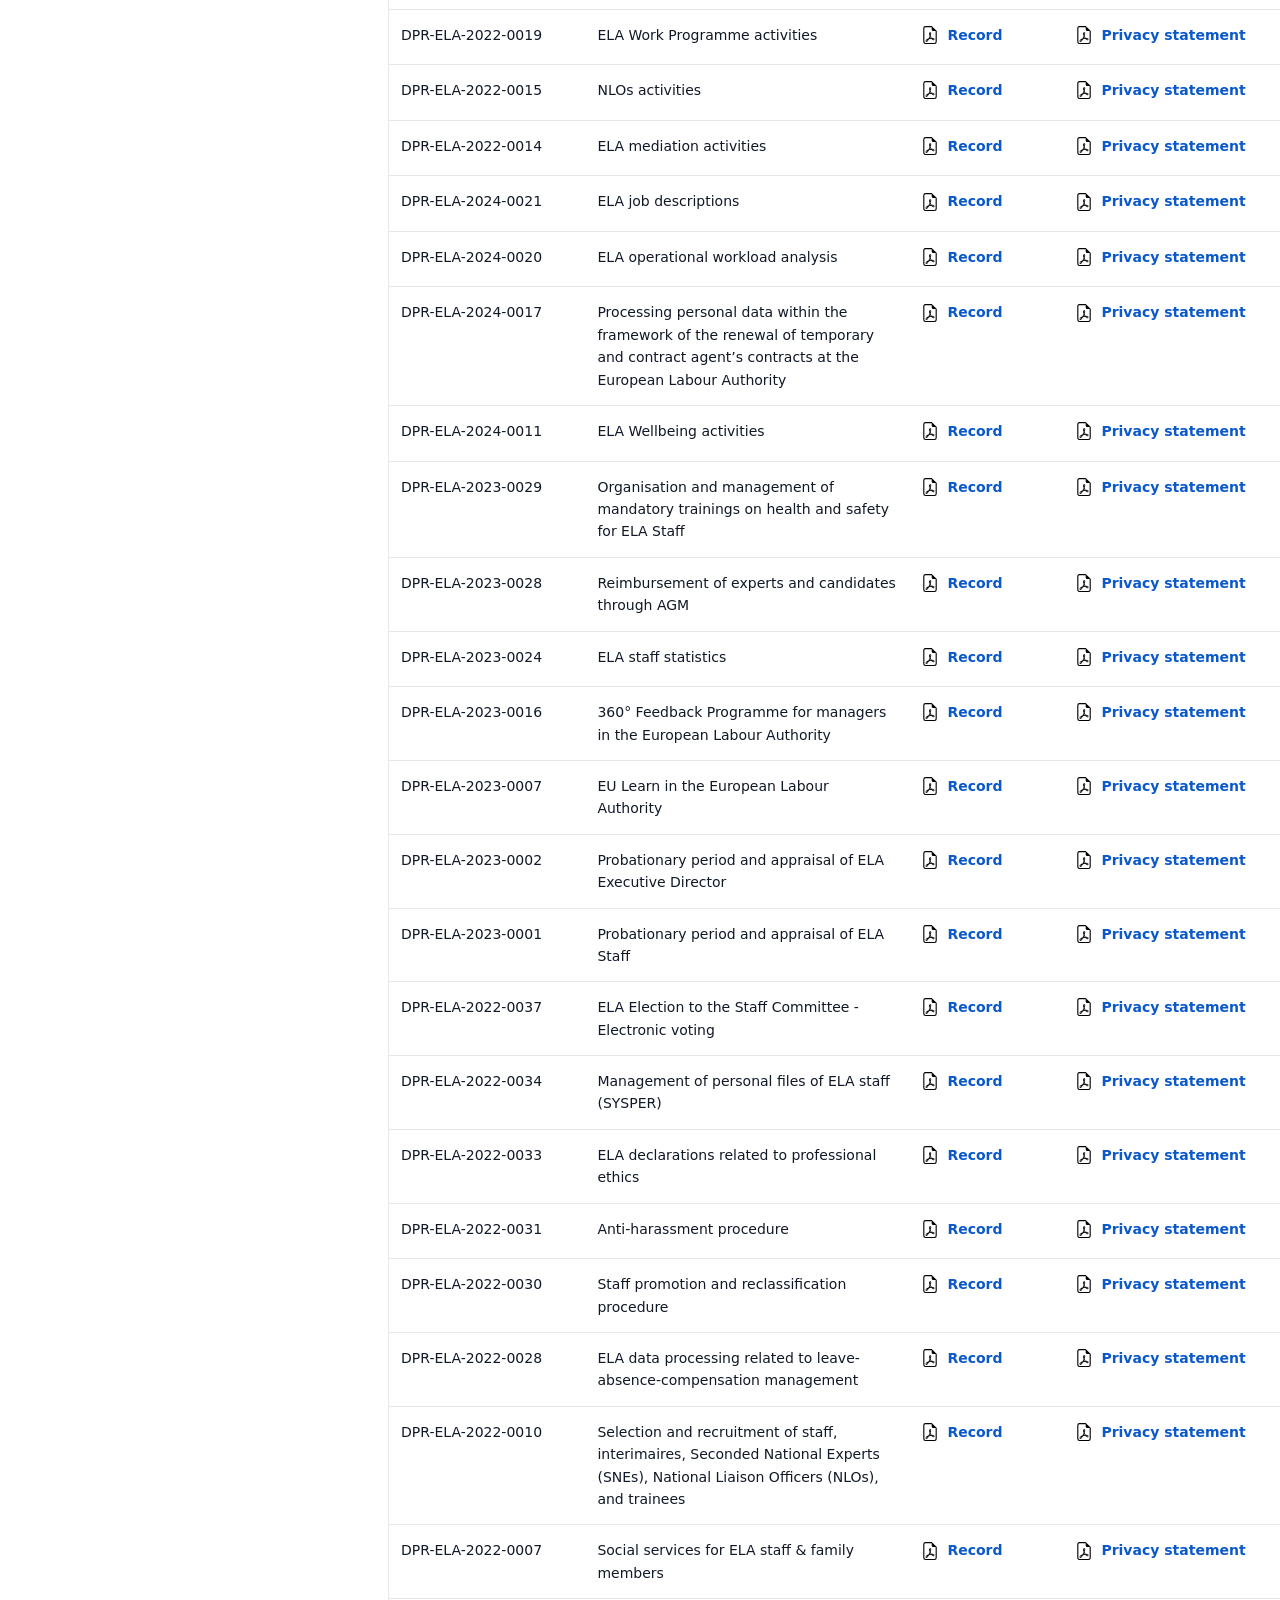
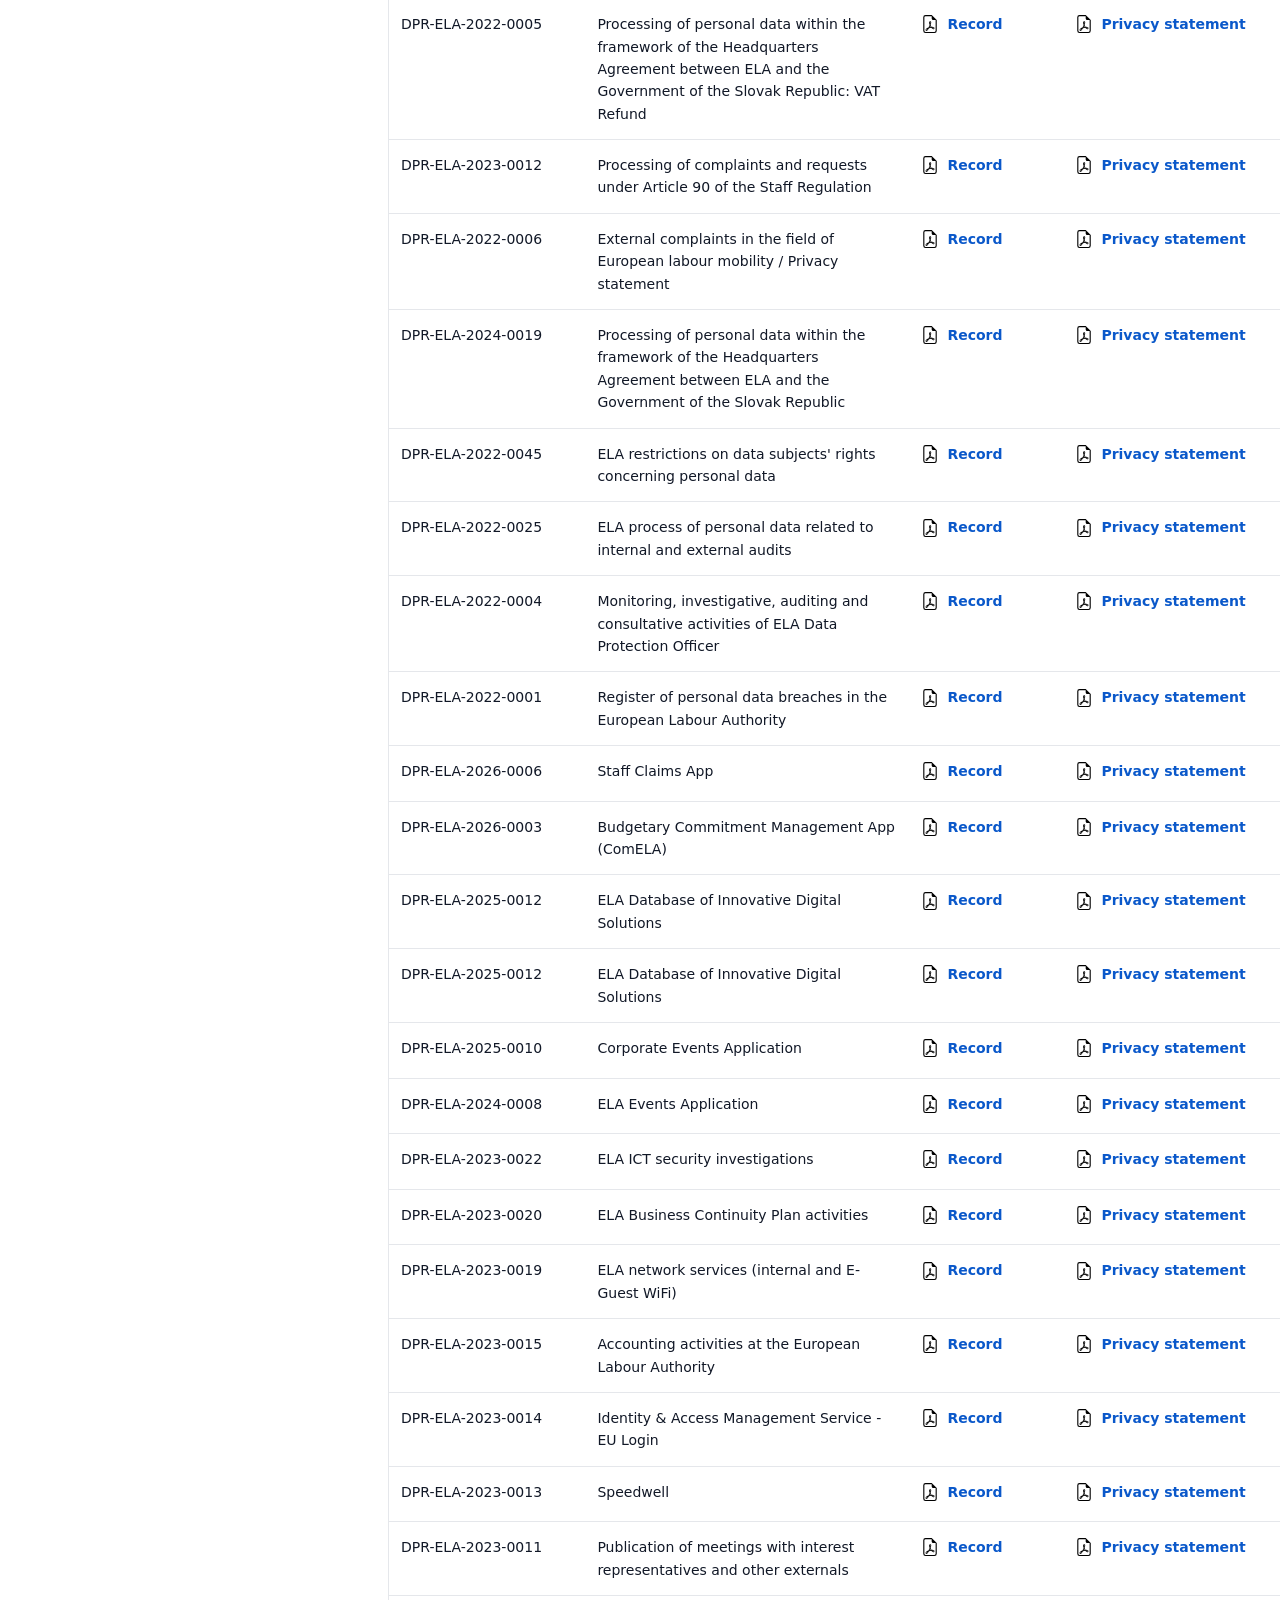
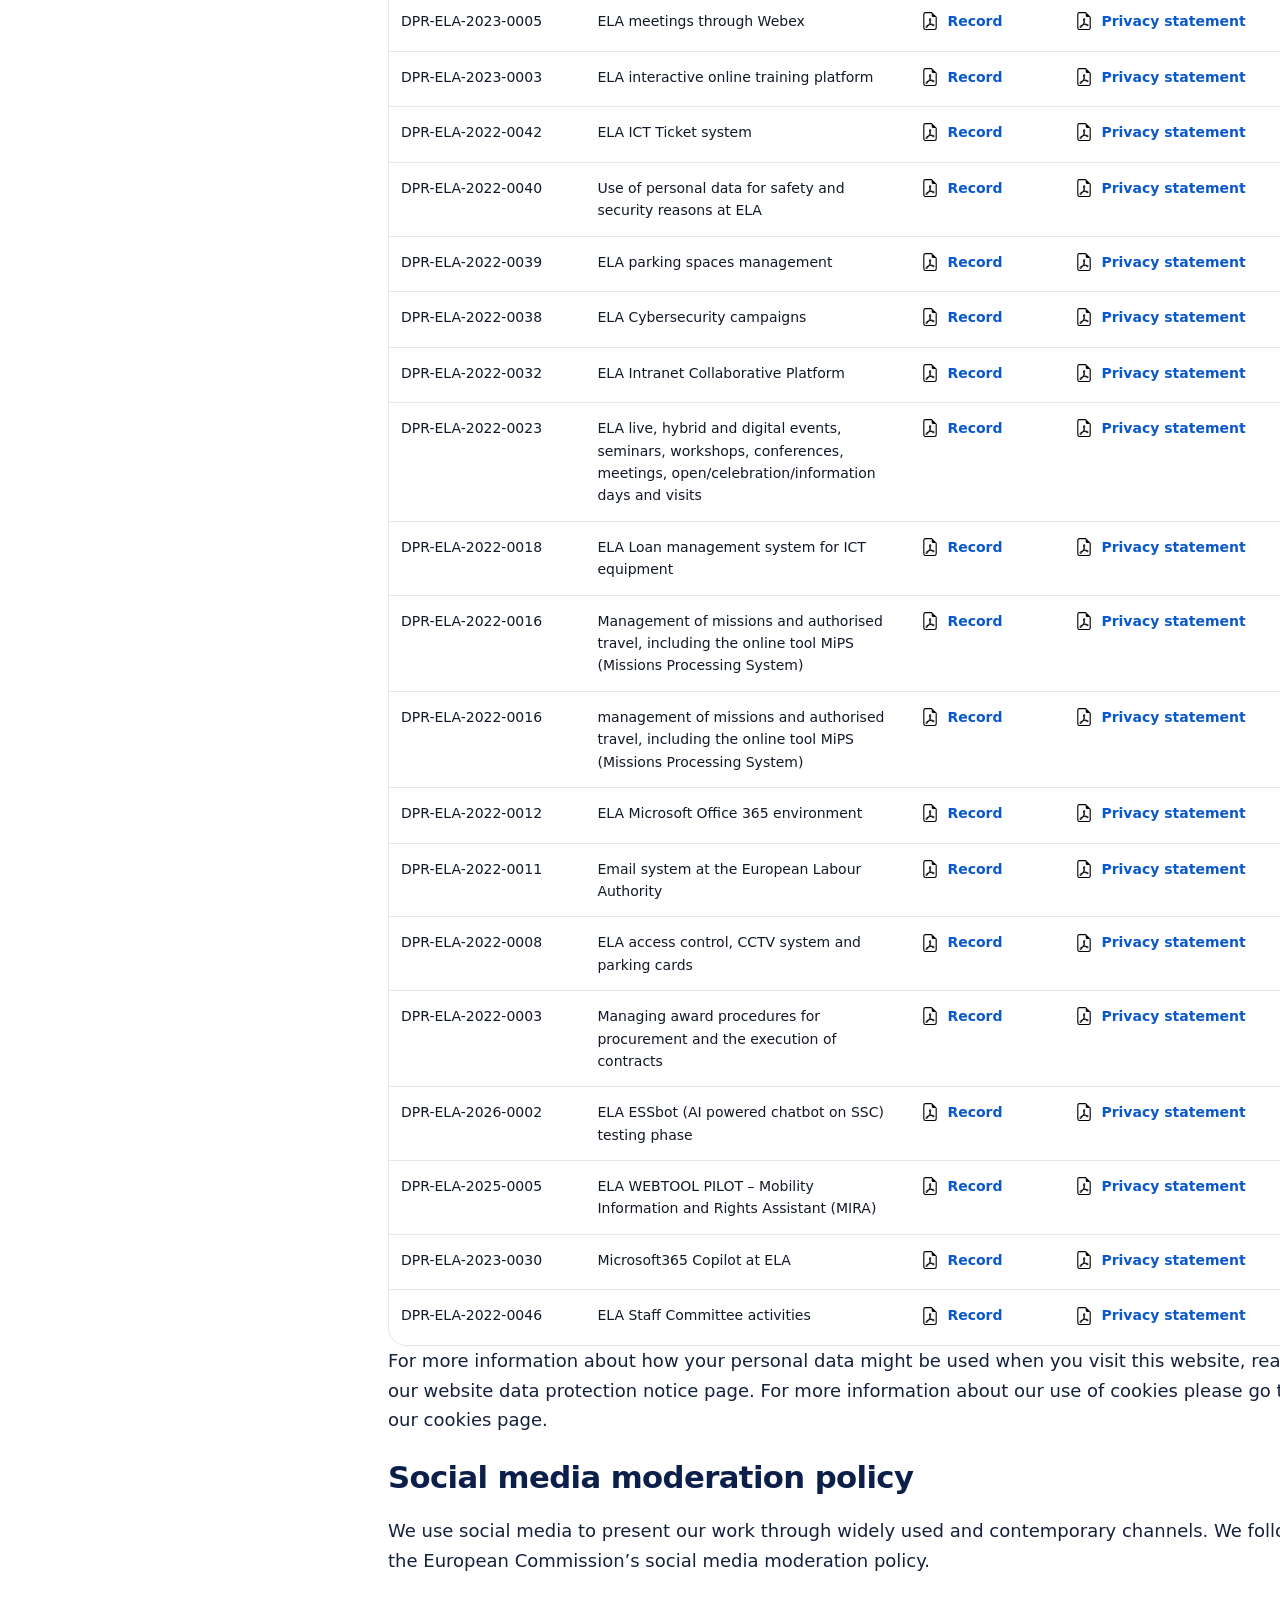
==== commit 00d3ce85: "Update index.html" ====
--- a/index.html
+++ b/index.html
@@ -108,7 +108,7 @@
           <ul class="rights-list">
             <li class="rights-item">
               <span class="right-title">Right to be informed</span><span class="right-sep">: </span>
-              <span class="right-desc">You have the right to be informed about the processing of your personal data.</span>
+              <span class="right-desc">You have the right to be informed about how ELA handles your personal data (including information about the controller, the purpose, the legal bases, the types of personal data used, who receives your data and the time limits for keeping it, as well as possible transfers of personal data to third countries).</span>
             </li>
             <li class="rights-item">
               <span class="right-title">Right of access</span><span class="right-sep">: </span>
@@ -116,23 +116,23 @@
             </li>
             <li class="rights-item">
               <span class="right-title">Right to rectification</span><span class="right-sep">: </span>
-              <span class="right-desc">You have the right to have inaccurate or incomplete personal data corrected without undue delay.</span>
+              <span class="right-desc">You have the right to obtain the rectification of your personal data without undue delay if they are incomplete or inaccurate.</span>
             </li>
             <li class="rights-item">
               <span class="right-title">Right to erasure ("right to be forgotten")</span><span class="right-sep">: </span>
-              <span class="right-desc">Under certain conditions, you may request the deletion of your personal data.</span>
+              <span class="right-desc">Under certain conditions, you may request that your personal data be erased.</span>
             </li>
             <li class="rights-item">
               <span class="right-title">Right to restriction of processing</span><span class="right-sep">: </span>
-              <span class="right-desc">Under specific circumstances, you may request that the processing of your personal data be restricted.</span>
-            </li>
-            <li class="rights-item">
-              <span class="right-title">Right to object</span><span class="right-sep">: </span>
-              <span class="right-desc">Where applicable, you may object at any time to the processing of your personal data on grounds relating to your particular situation.</span>
+              <span class="right-desc">Under certain circumstances, you may request that the processing of your personal data be restricted.</span>
             </li>
             <li class="rights-item">
               <span class="right-title">Right to data portability</span><span class="right-sep">: </span>
               <span class="right-desc">Where applicable, you have the right to receive your personal data in a structured, commonly used and machine-readable format and to transmit those data to another controller.</span>
+            </li>
+            <li class="rights-item">
+              <span class="right-title">Right to object</span><span class="right-sep">: </span>
+              <span class="right-desc">Under certain circumstances, you may object at any time to the processing of your personal data on grounds relating to your particular situation.</span>
             </li>
             <li class="rights-item">
               <span class="right-title">Right not to be subject to automated decision-making</span><span class="right-sep">: </span>
@@ -247,7 +247,7 @@
 <tr><td>DPR-ELA-2023-0010</td><td>Subscription to ELA electronic newsletters and notifications via Newsroom</td><td><a class="doc-link" href="#"><img class="pdf-svg" src="file-earmark-pdf.svg" alt=""><span>Record</span></a></td><td><a class="doc-link" href="#"><img class="pdf-svg" src="file-earmark-pdf.svg" alt=""><span>Privacy statement</span></a></td><td>Operations</td></tr>
 <tr><td>DPR-ELA-2023-0009</td><td>ELA communication services</td><td><a class="doc-link" href="#"><img class="pdf-svg" src="file-earmark-pdf.svg" alt=""><span>Record</span></a></td><td><a class="doc-link" href="#"><img class="pdf-svg" src="file-earmark-pdf.svg" alt=""><span>Privacy statement</span></a></td><td>Operations</td></tr>
 <tr><td>DPR-ELA-2023-0008</td><td>ELA independent expert management</td><td><a class="doc-link" href="#"><img class="pdf-svg" src="file-earmark-pdf.svg" alt=""><span>Record</span></a></td><td><a class="doc-link" href="#"><img class="pdf-svg" src="file-earmark-pdf.svg" alt=""><span>Privacy statement</span></a></td><td>Operations</td></tr>
-<tr><td>DPR-ELA-2023-0004</td><td>ELA Working Groups</td><td><a class="doc-link" href="#"><img class="pdf-svg" src="file-earmark-pdf.svg" alt=""><span>Record</span></a></td><td><a class="doc-link" href="#"><img class="pdf-svg" src="file-earmark-pdf.svg" alt=""><span>Privacy statement</span></a></td><td>Independent mandated functions</td></tr>
+<tr><td>DPR-ELA-2023-0004</td><td>ELA Working Groups</td><td><a class="doc-link" href="#"><img class="pdf-svg" src="file-earmark-pdf.svg" alt=""><span>Record</span></a></td><td><a class="doc-link" href="#"><img class="pdf-svg" src="file-earmark-pdf.svg" alt=""><span>Privacy statement</span></a></td><td>Operations</td></tr>
 <tr><td>DPR-ELA-2023-0003</td><td>ELA interactive online training platform</td><td><a class="doc-link" href="#"><img class="pdf-svg" src="file-earmark-pdf.svg" alt=""><span>Record</span></a></td><td><a class="doc-link" href="#"><img class="pdf-svg" src="file-earmark-pdf.svg" alt=""><span>Privacy statement</span></a></td><td>Operations</td></tr>
 <tr><td>DPR-ELA-2022-0054</td><td>ELA research activities related to inspections and risk assessment in the domain of labour mobility in the Member States</td><td><a class="doc-link" href="#"><img class="pdf-svg" src="file-earmark-pdf.svg" alt=""><span>Record</span></a></td><td><a class="doc-link" href="#"><img class="pdf-svg" src="file-earmark-pdf.svg" alt=""><span>Privacy statement</span></a></td><td>Operations</td></tr>
 <tr><td>DPR-ELA-2022-0049</td><td>Specific trainings on ELA Capacity building</td><td><a class="doc-link" href="#"><img class="pdf-svg" src="file-earmark-pdf.svg" alt=""><span>Record</span></a></td><td><a class="doc-link" href="#"><img class="pdf-svg" src="file-earmark-pdf.svg" alt=""><span>Privacy statement</span></a></td><td>Operations</td></tr>
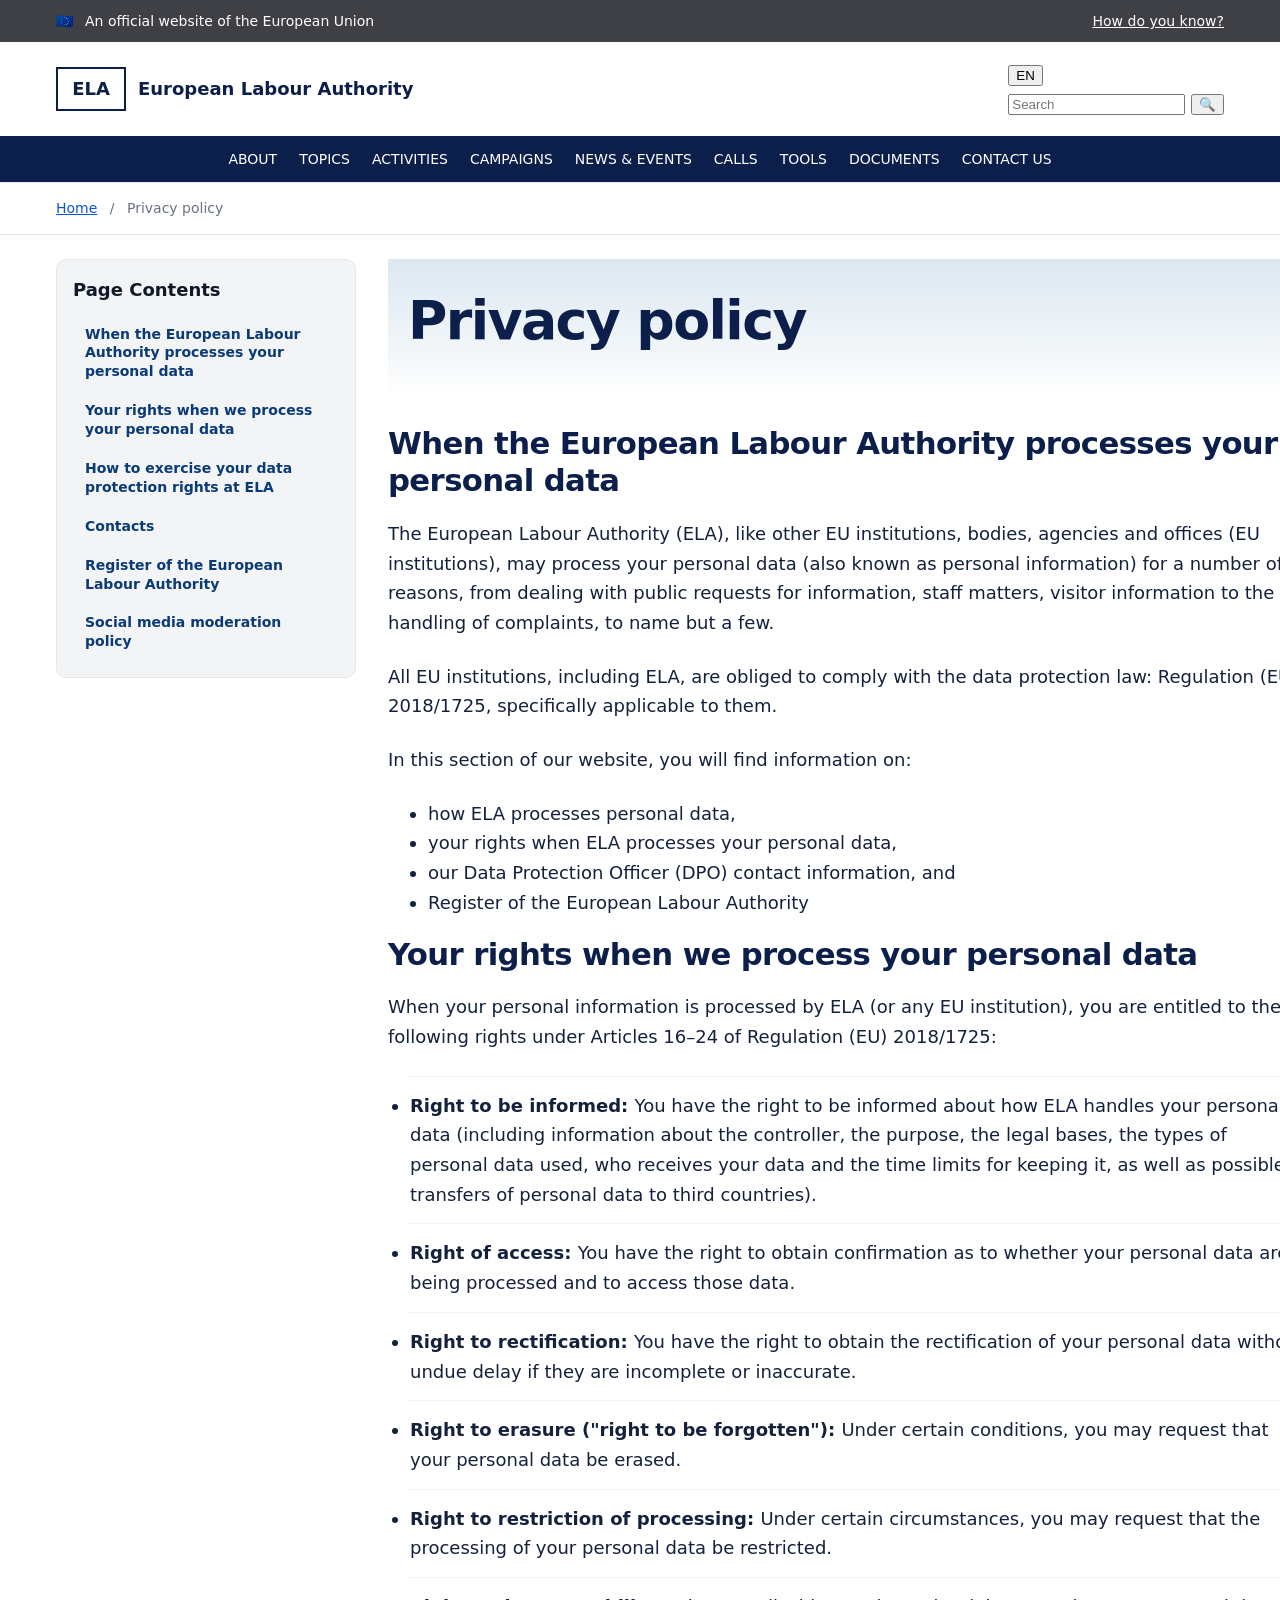
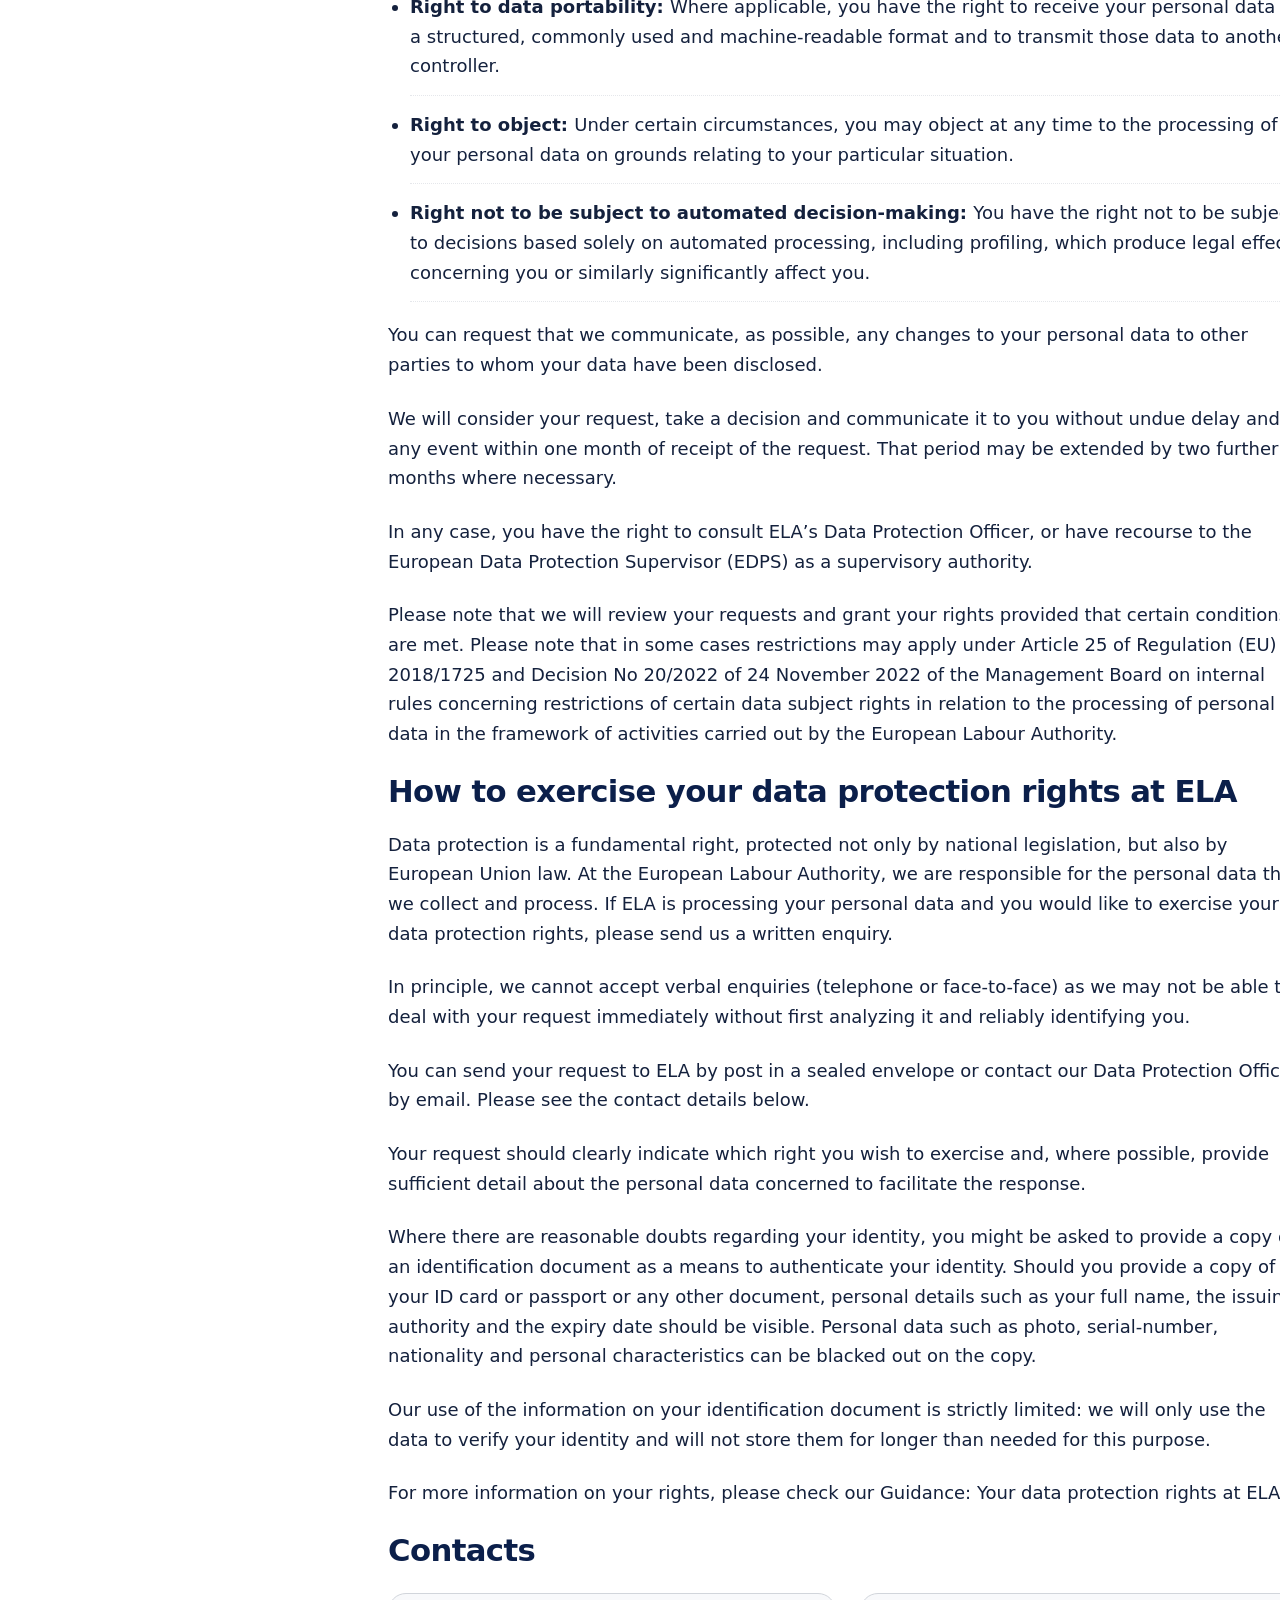
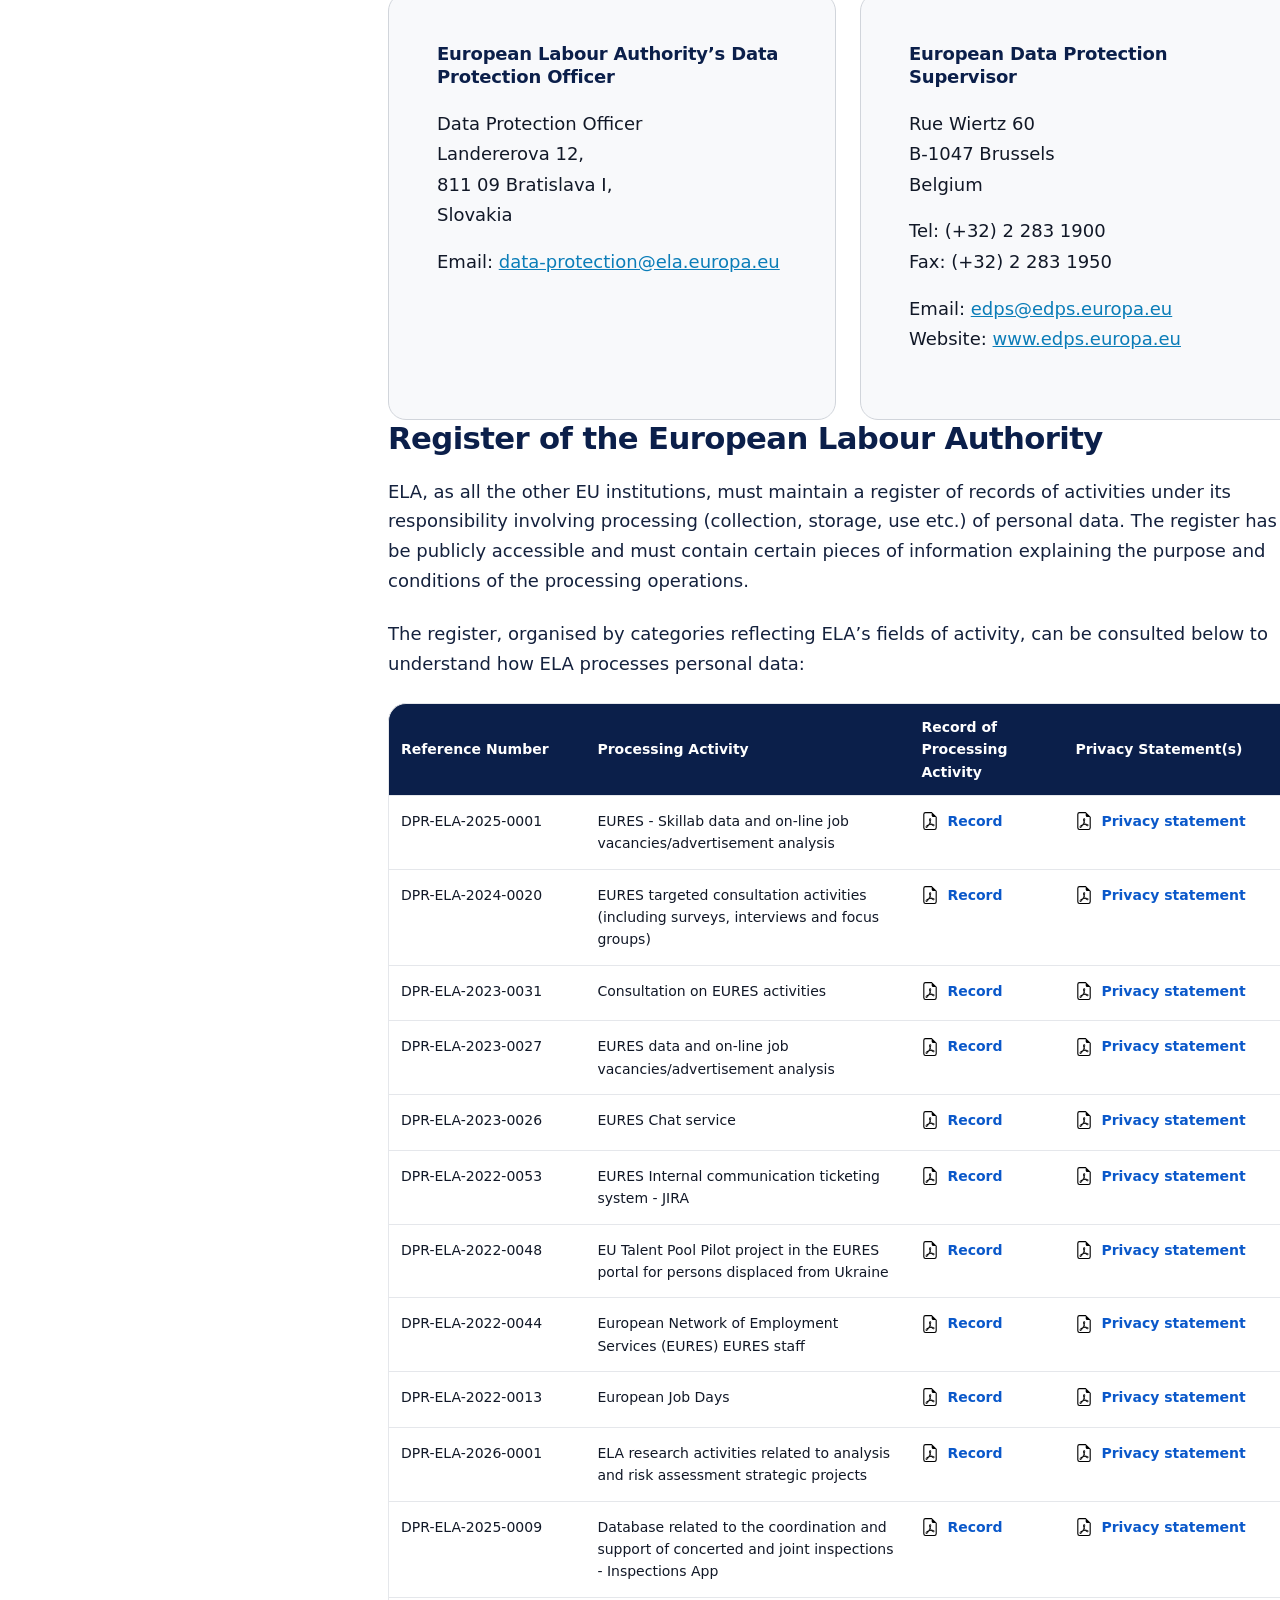
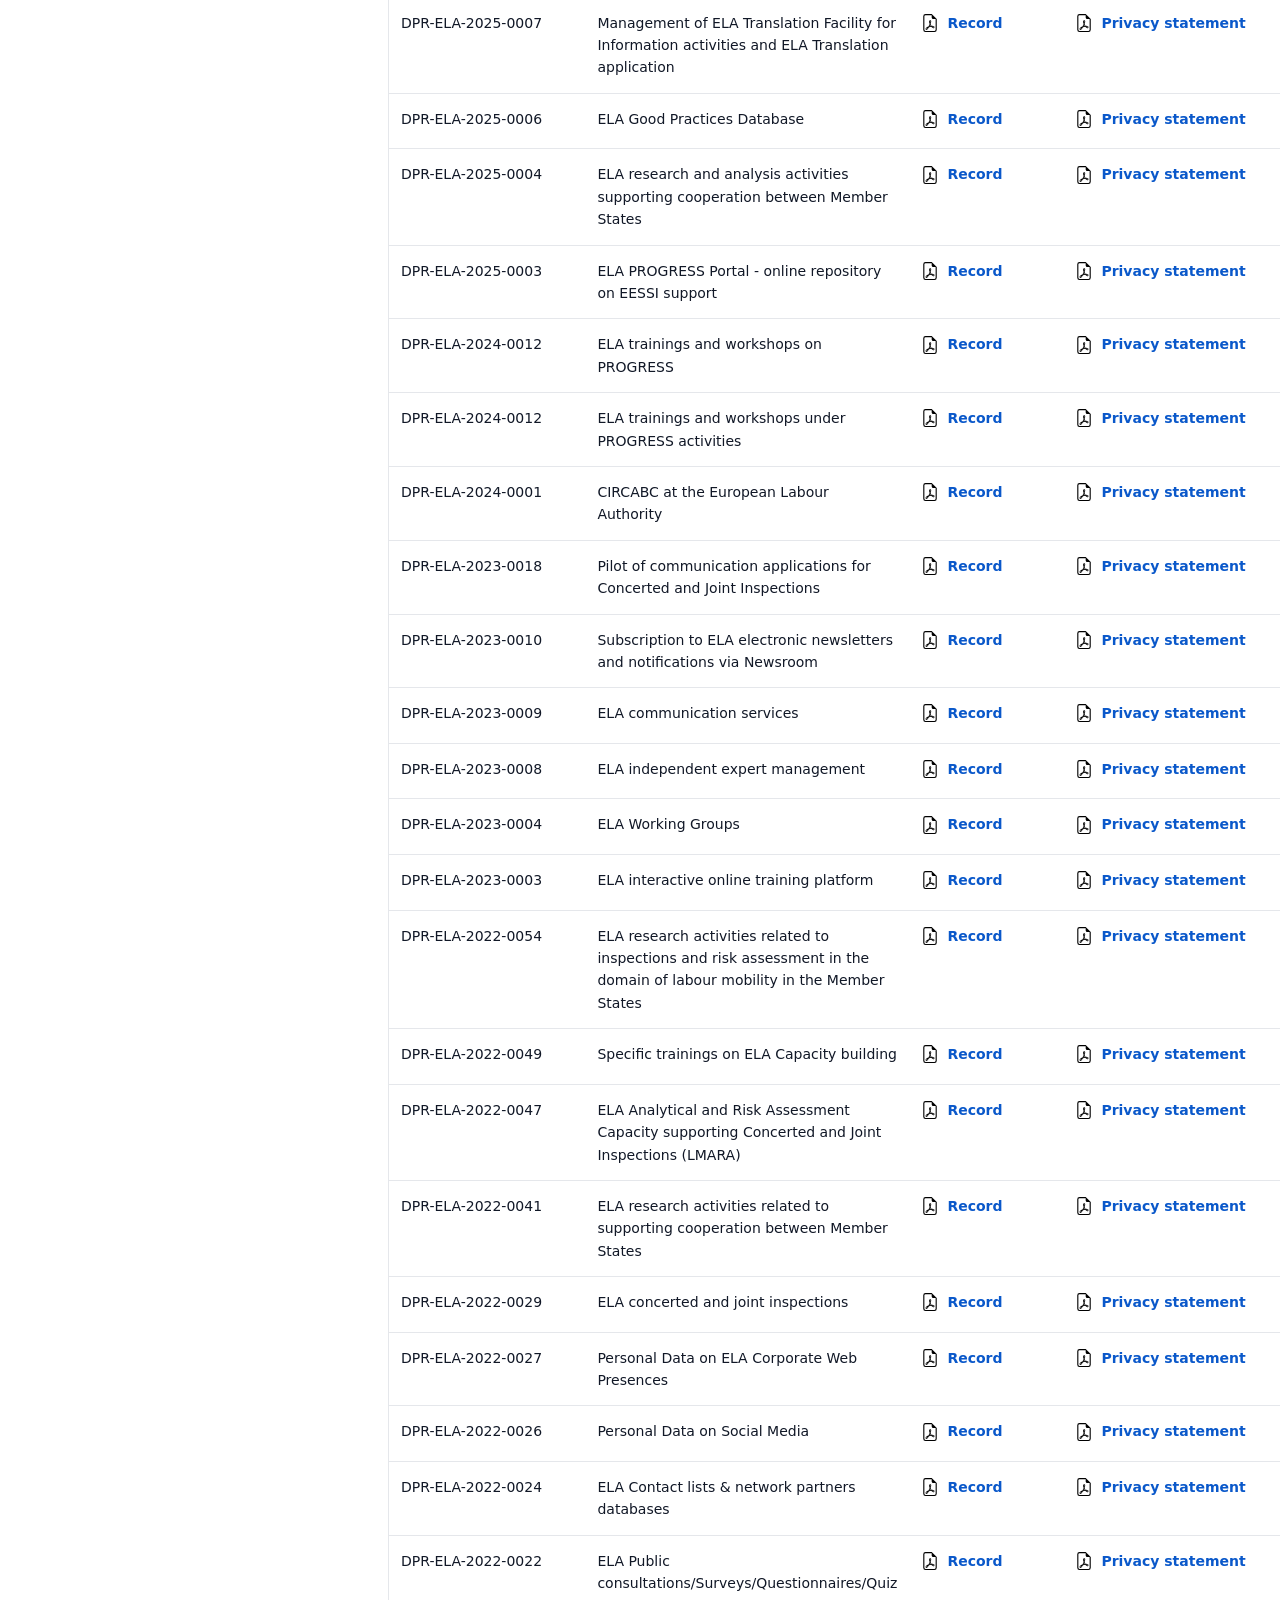
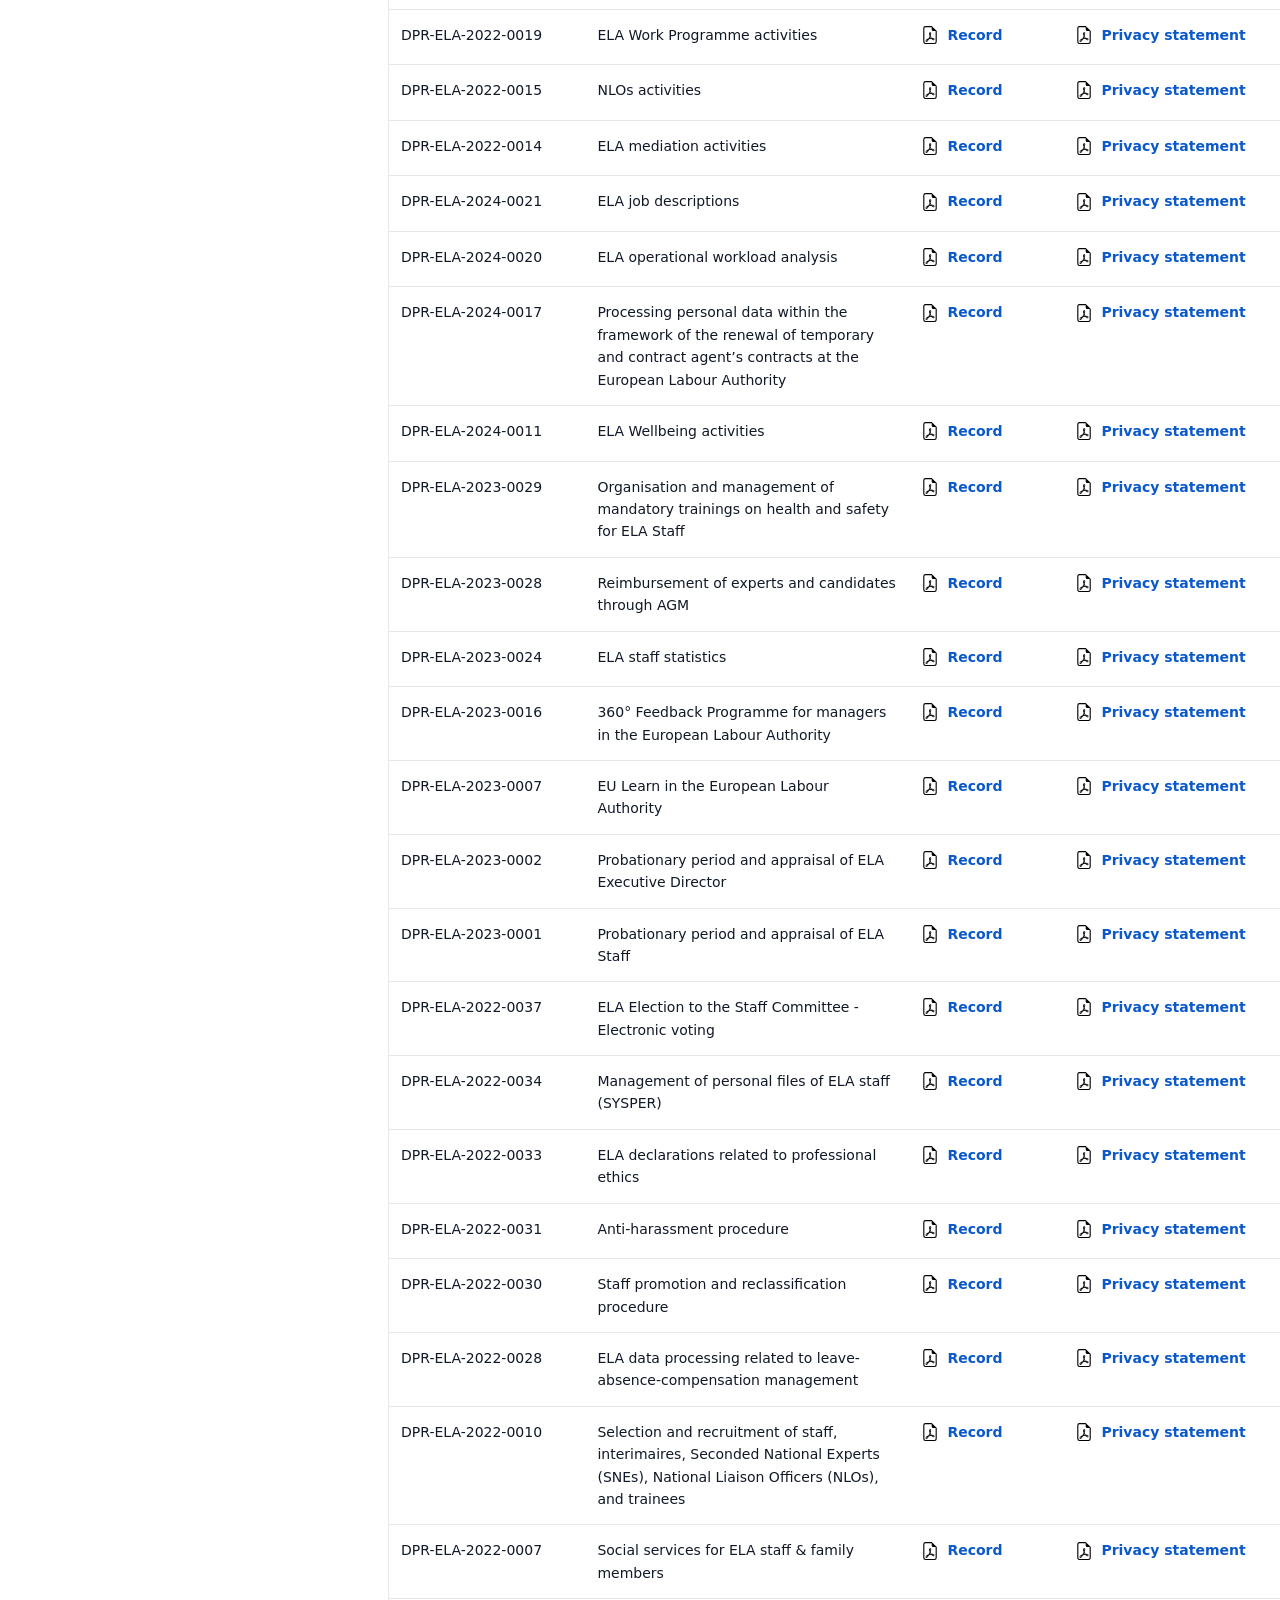
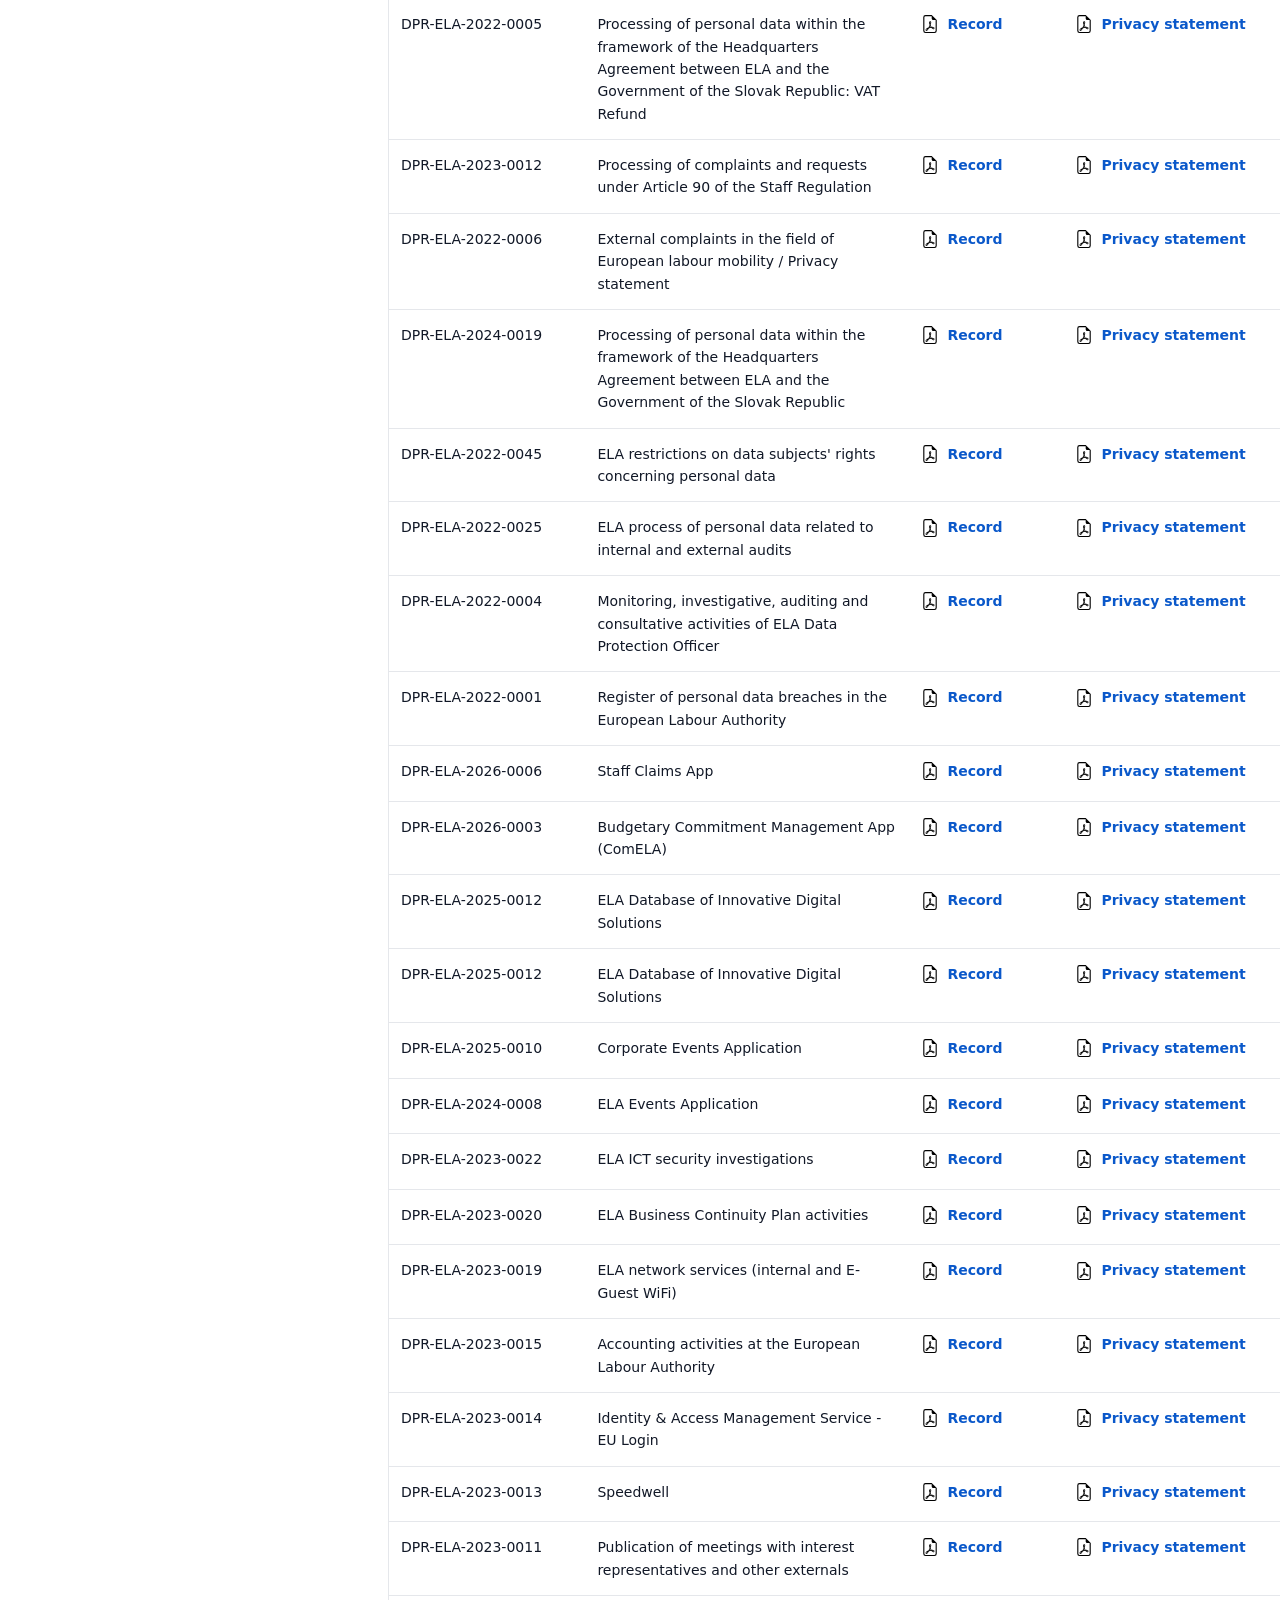
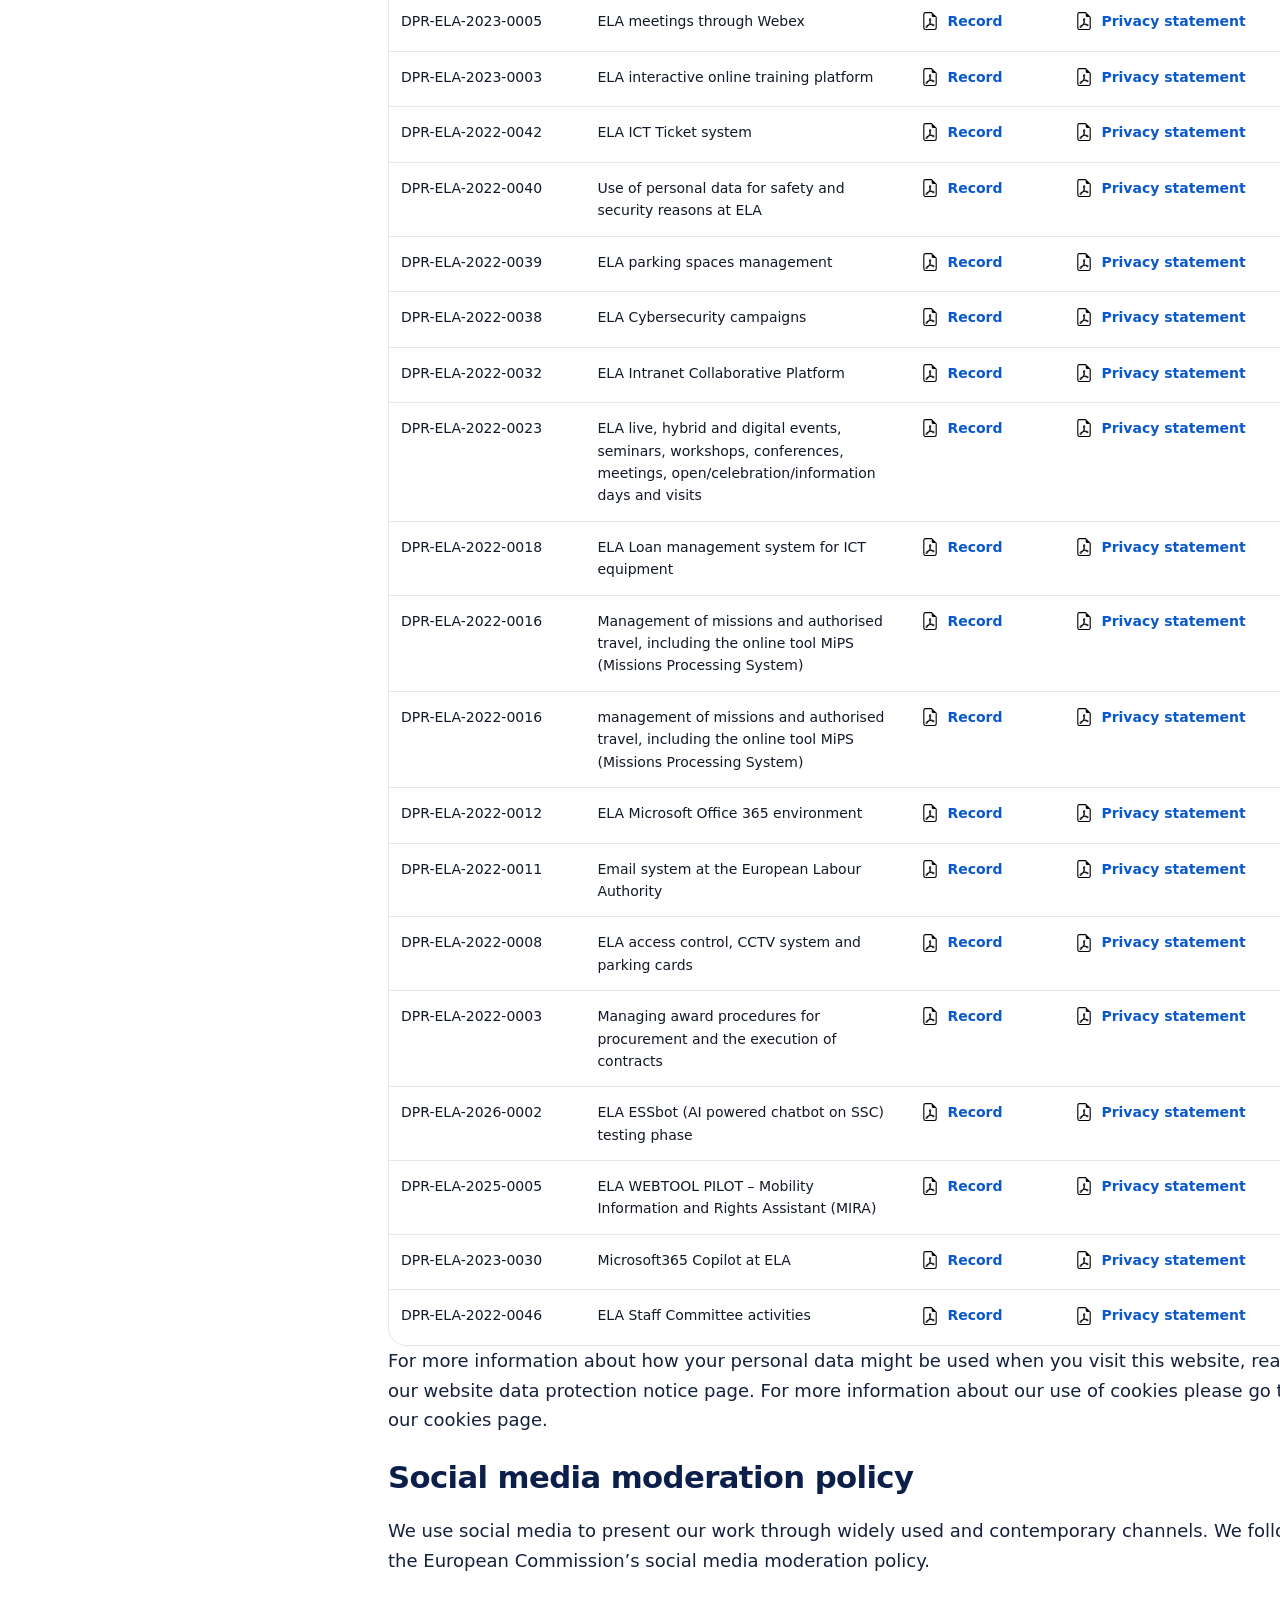
==== commit 0c41dfd3: "Update index.html" ====
--- a/index.html
+++ b/index.html
@@ -103,7 +103,7 @@
         <section id="s2" class="section">
           <h2 class="section-title">Your rights when we process your personal data</h2>
 
-          <p>When your personal information is processed by ELA (or any EU institution), you are entitled to the following rights under Articles 17–24 of Regulation (EU) 2018/1725:</p>
+          <p>When your personal information is processed by ELA (or any EU institution), you are entitled to the following rights under Articles 16–24 of Regulation (EU) 2018/1725:</p>
 
           <ul class="rights-list">
             <li class="rights-item">
